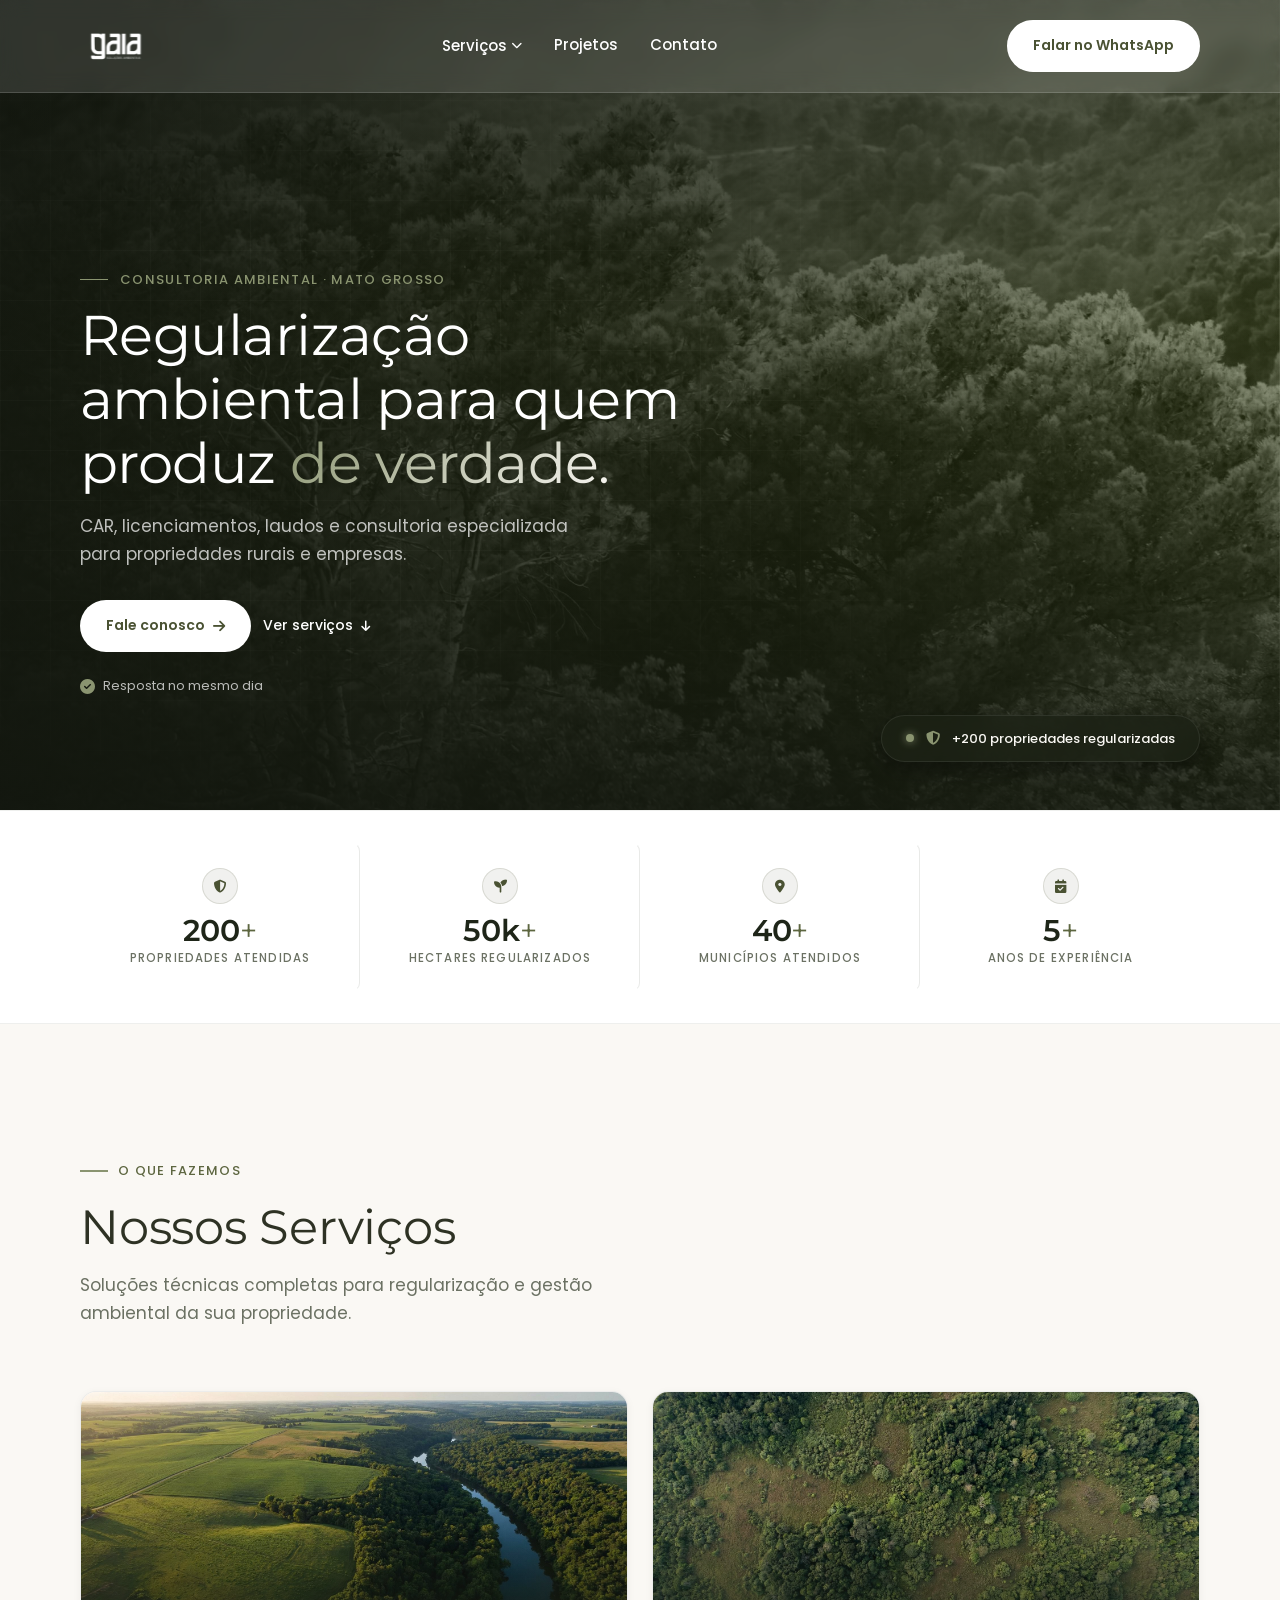
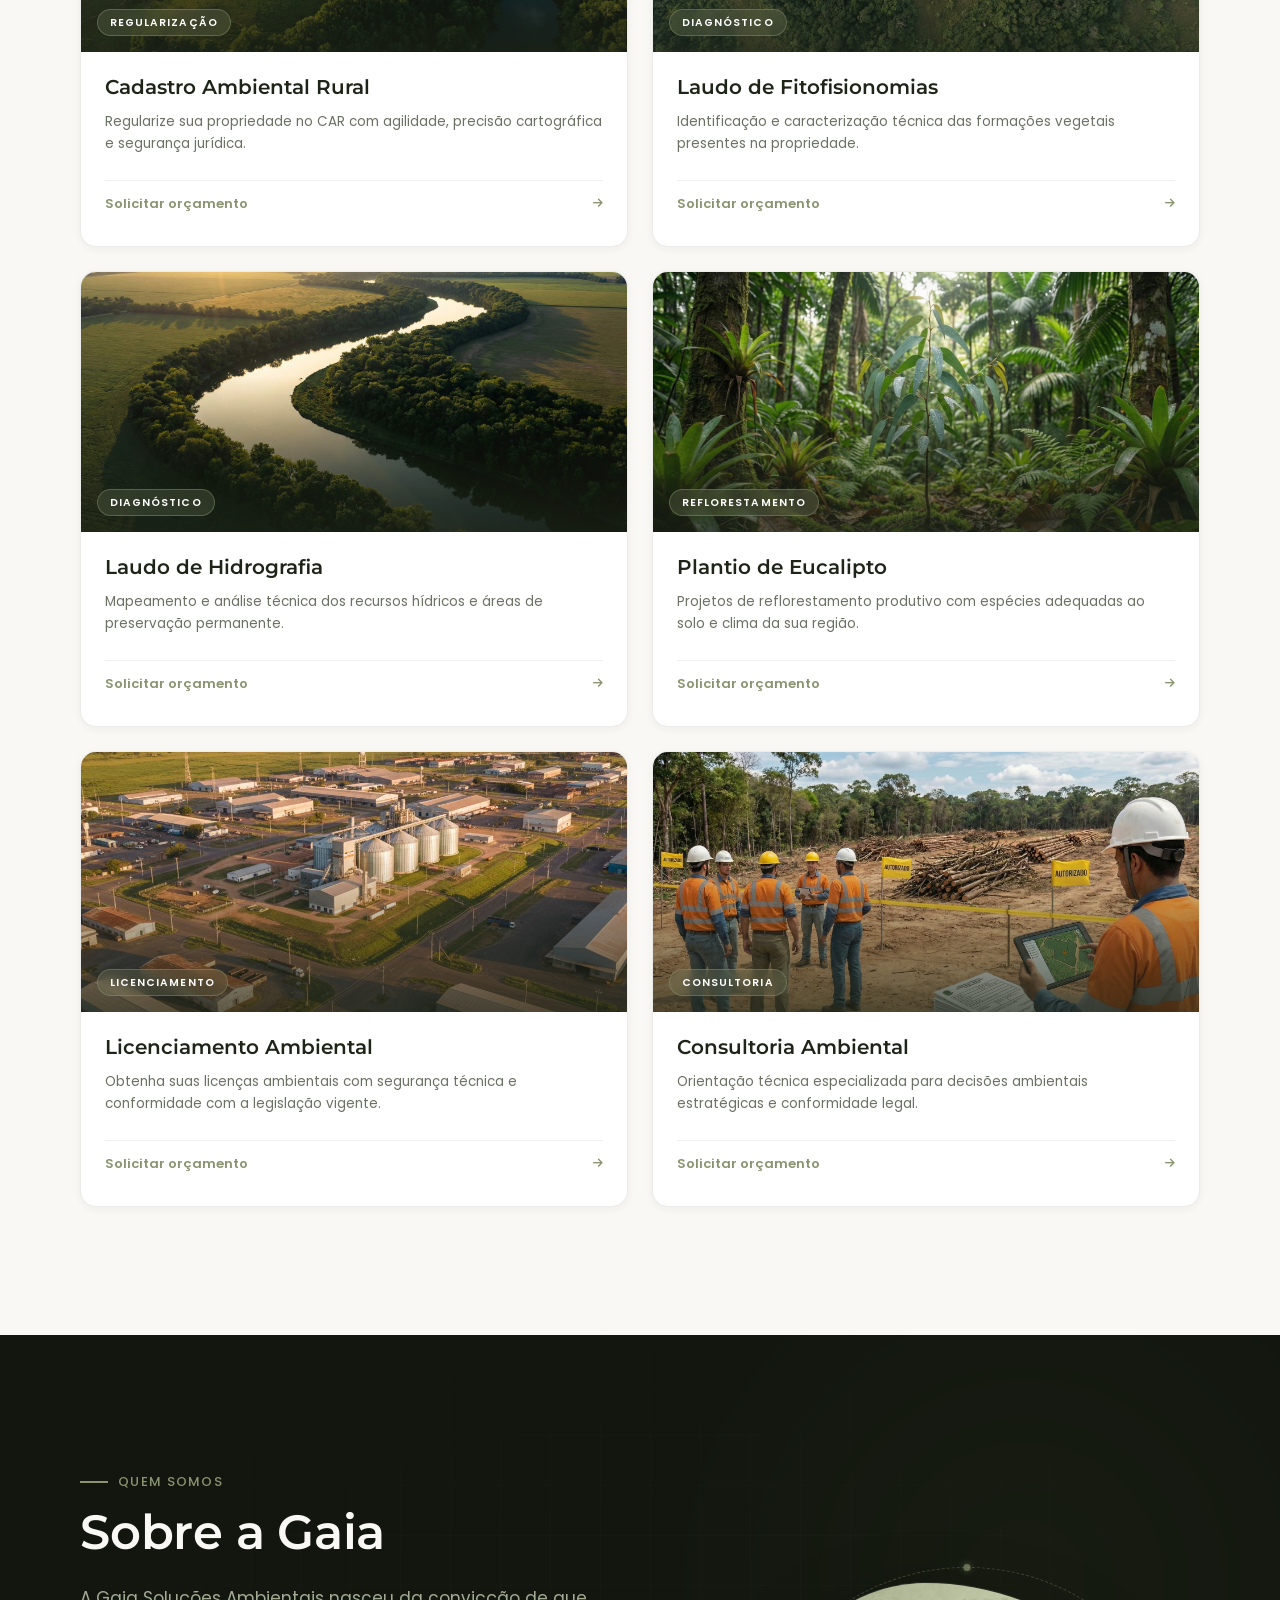
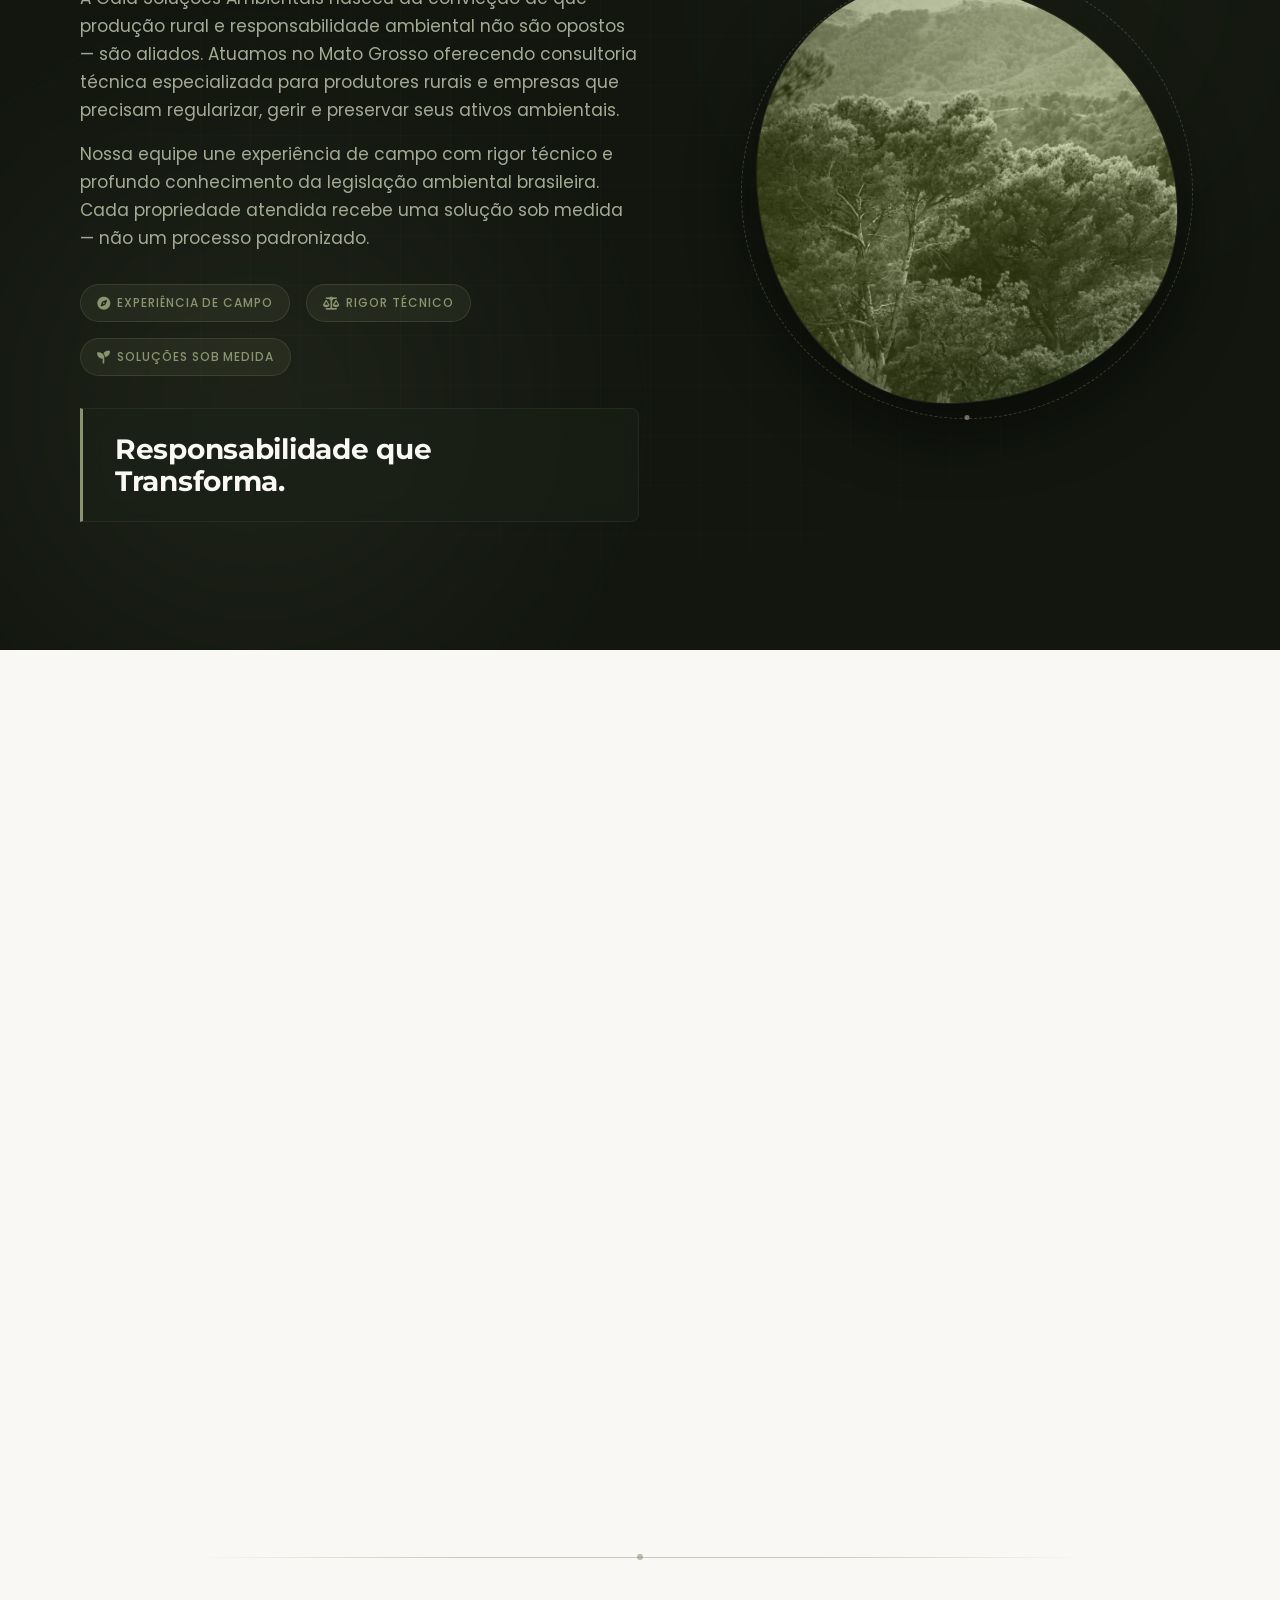
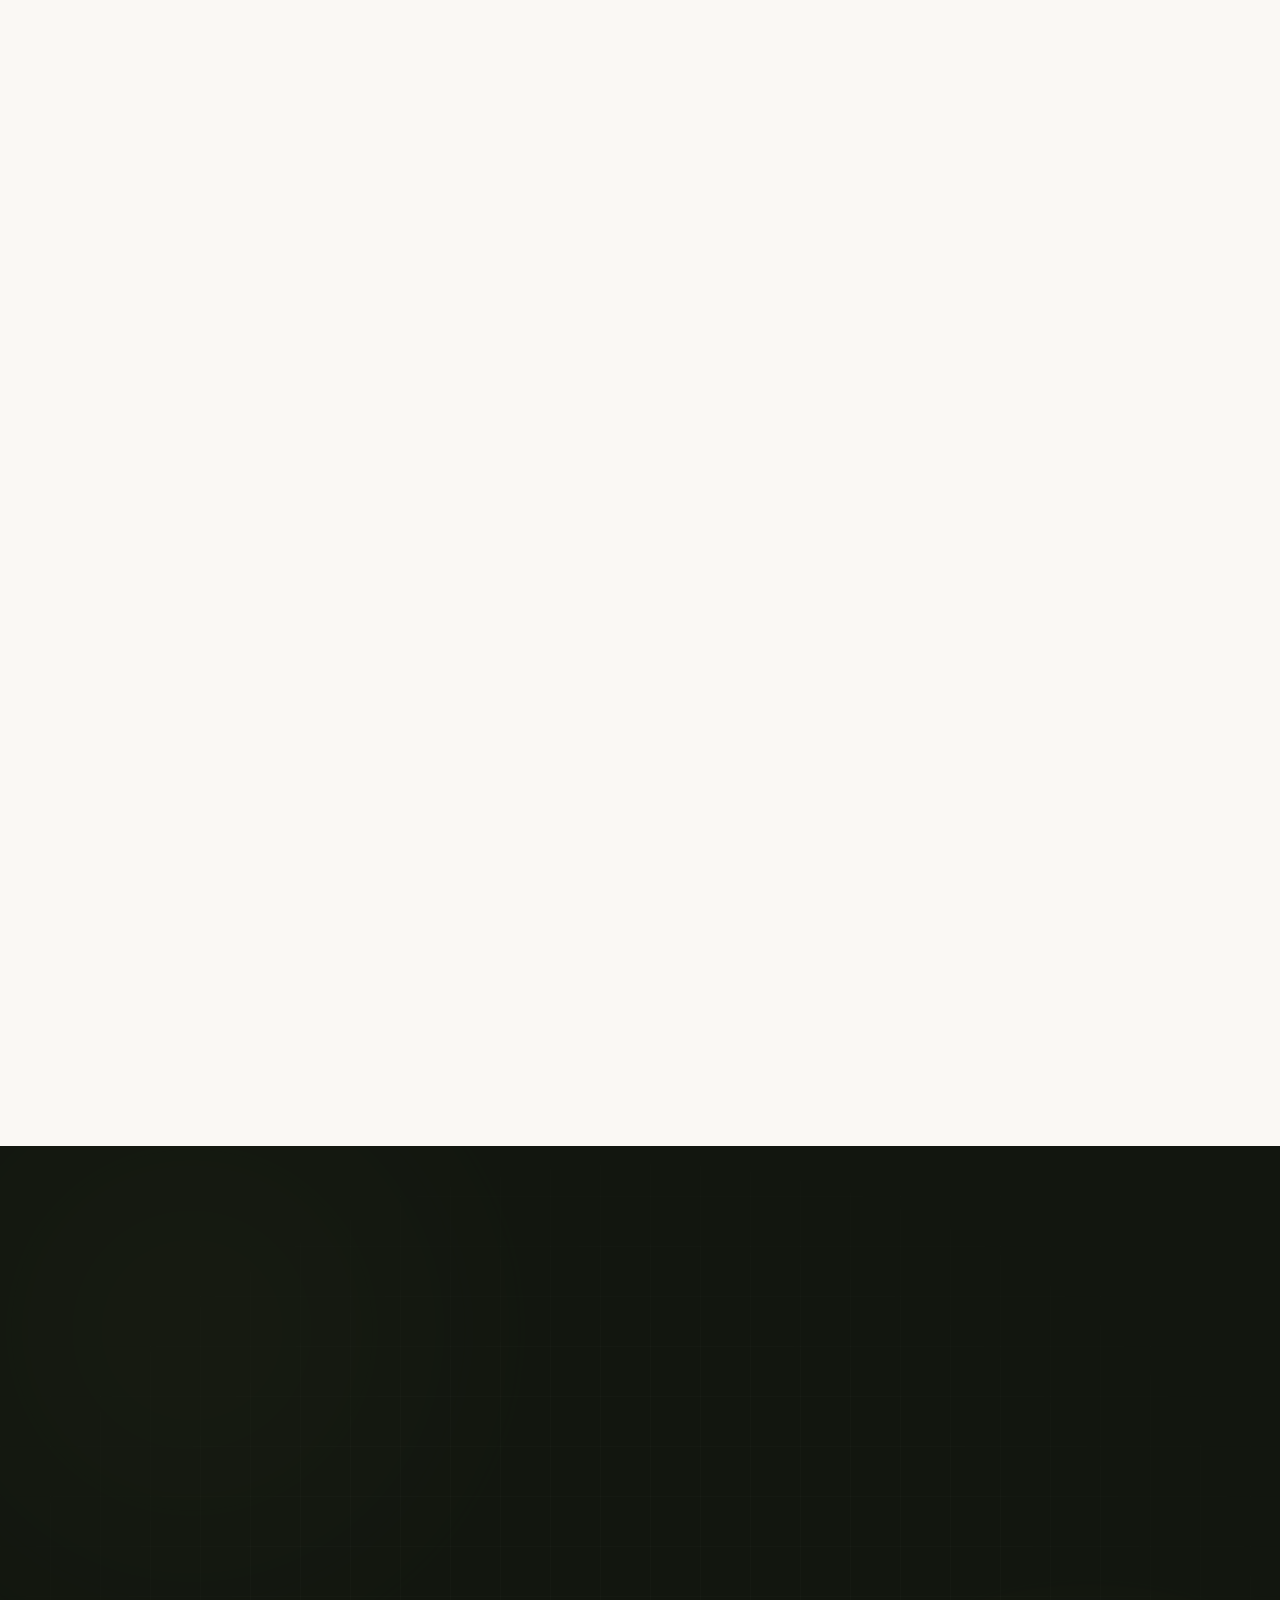
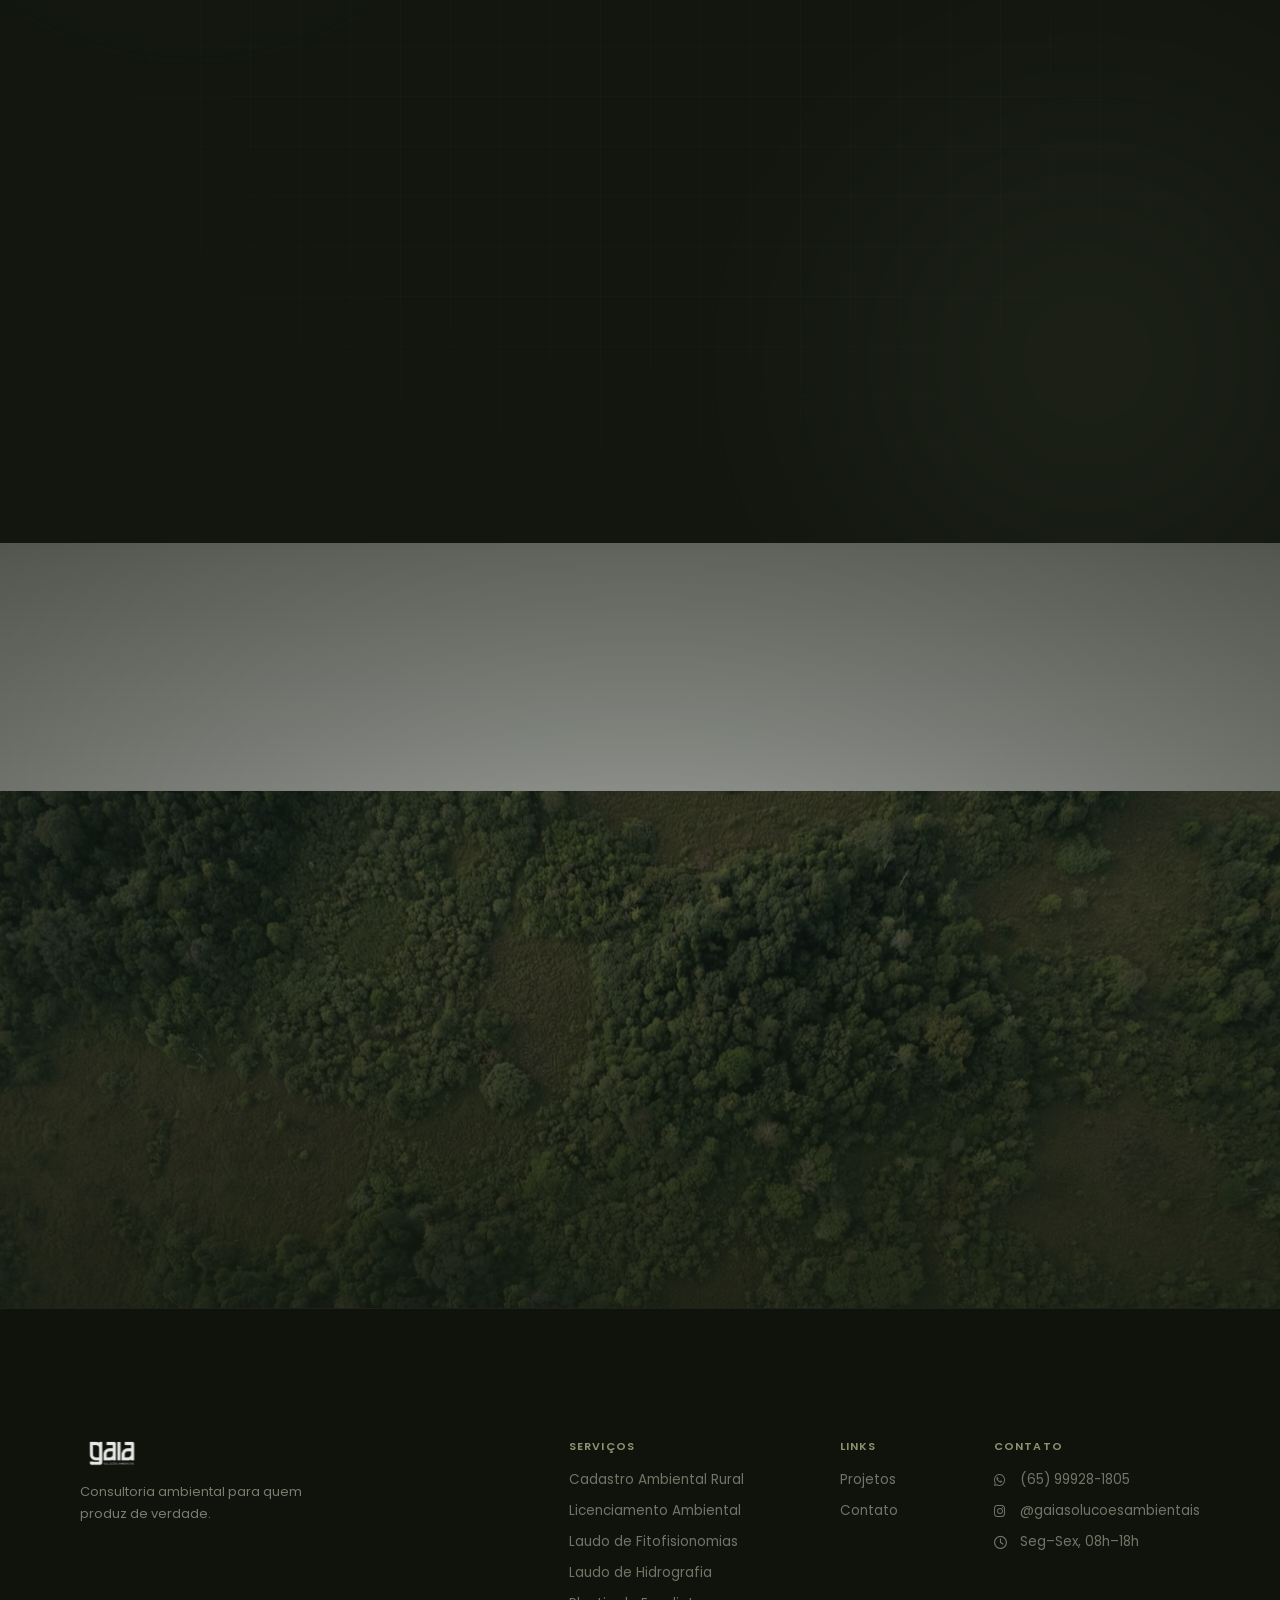
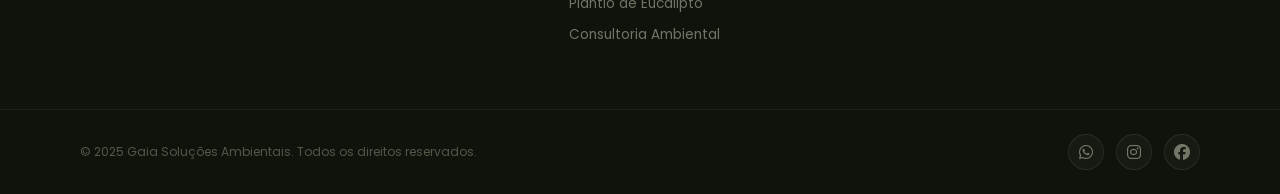
==== index.html @ 6d961d37 "Remove arquivos e código desnecessários - Remove Js/form.js, Js/whats.js, Js/loader.js (arquivos mor" ====
<!DOCTYPE html>
<html lang="pt-br">

<head>
  <meta charset="UTF-8">
  <meta name="viewport" content="width=device-width, initial-scale=1.0">
  <meta name="description"
    content="Gaia Soluções Ambientais — CAR, licenciamentos, laudos e consultoria ambiental para propriedades rurais e empresas em Mato Grosso.">

  <title>Gaia Soluções Ambientais</title>

  <!-- Preconnect para fontes -->
  <link rel="preconnect" href="https://fonts.googleapis.com">
  <link rel="preconnect" href="https://fonts.gstatic.com" crossorigin>

  <!-- AOS -->
  <link href="https://unpkg.com/aos@2.3.1/dist/aos.css" rel="stylesheet">

  <!-- Font Awesome -->
  <link rel="stylesheet" href="https://cdnjs.cloudflare.com/ajax/libs/font-awesome/6.5.0/css/all.min.css">

  <!-- CSS -->
  <link rel="stylesheet" href="Css/fonts.css">
  <link rel="stylesheet" href="Css/variables.css">
  <link rel="stylesheet" href="Css/style.css">
  <link rel="stylesheet" href="Css/responsivo.css">

  <link rel="icon" href="Imagens/Logo/favicon.png" type="image/png">

  <!-- Pré-carrega o vídeo hero para garantir início imediato -->
  <link rel="preload" href="Videos/hero.mp4" as="video" type="video/mp4">
</head>

<body>

  <!-- =====================
       NAVBAR
  ===================== -->
  <header class="navbar" id="navbar">
    <div class="navbar__container">

      <a href="/" class="navbar__logo" aria-label="Gaia Soluções Ambientais — página inicial">
        <img src="Imagens/Logo/Logo Branca - Svg.svg" alt="Gaia Soluções Ambientais" class="navbar__logo-img">
      </a>

      <nav class="navbar__nav" aria-label="Navegação principal">
        <ul class="navbar__links">
          <li class="navbar__item navbar__item--dropdown">
            <button class="navbar__link navbar__link--dropdown" aria-expanded="false" aria-haspopup="true">
              Serviços <i class="fa-solid fa-chevron-down navbar__chevron" aria-hidden="true"></i>
            </button>
            <ul class="navbar__dropdown" role="menu">
              <li><a
                  href="https://wa.me/5565999281805?text=Ol%C3%A1!%20Gostaria%20de%20solicitar%20um%20or%C3%A7amento%20para%20Cadastro%20Ambiental%20Rural."
                  class="navbar__dropdown-link" role="menuitem" target="_blank" rel="noopener noreferrer">Cadastro
                  Ambiental Rural</a></li>
              <li><a
                  href="https://wa.me/5565999281805?text=Ol%C3%A1!%20Gostaria%20de%20solicitar%20um%20or%C3%A7amento%20para%20Licenciamento%20Ambiental."
                  class="navbar__dropdown-link" role="menuitem" target="_blank" rel="noopener noreferrer">Licenciamento
                  Ambiental</a></li>
              <li><a
                  href="https://wa.me/5565999281805?text=Ol%C3%A1!%20Gostaria%20de%20solicitar%20um%20or%C3%A7amento%20para%20Laudo%20de%20Fitofisionomias."
                  class="navbar__dropdown-link" role="menuitem" target="_blank" rel="noopener noreferrer">Laudo de
                  Fitofisionomias</a></li>
              <li><a
                  href="https://wa.me/5565999281805?text=Ol%C3%A1!%20Gostaria%20de%20solicitar%20um%20or%C3%A7amento%20para%20Laudo%20de%20Hidrografia."
                  class="navbar__dropdown-link" role="menuitem" target="_blank" rel="noopener noreferrer">Laudo de
                  Hidrografia</a></li>
              <li><a
                  href="https://wa.me/5565999281805?text=Ol%C3%A1!%20Gostaria%20de%20solicitar%20um%20or%C3%A7amento%20para%20Plantio%20de%20Eucalipto."
                  class="navbar__dropdown-link" role="menuitem" target="_blank" rel="noopener noreferrer">Plantio de
                  Eucalipto</a></li>
              <li><a
                  href="https://wa.me/5565999281805?text=Ol%C3%A1!%20Gostaria%20de%20solicitar%20um%20or%C3%A7amento%20para%20Consultoria%20Ambiental."
                  class="navbar__dropdown-link" role="menuitem" target="_blank" rel="noopener noreferrer">Consultoria
                  Ambiental</a></li>
            </ul>
          </li>
          <li class="navbar__item"><a href="projetos/" class="navbar__link">Projetos</a></li>
          <li class="navbar__item"><a href="contato/" class="navbar__link">Contato</a></li>
        </ul>
      </nav>

      <div class="navbar__actions">
        <a href="https://wa.me/5565999281805?text=Ol%C3%A1!%20Vim%20pelo%20site%20e%20gostaria%20de%20falar%20com%20um%20especialista."
          class="btn btn--white navbar__cta" target="_blank" rel="noopener noreferrer"
          aria-label="Falar com especialista no WhatsApp">
          Falar no WhatsApp
        </a>

        <button class="navbar__mobile-btn" id="menuBtn" aria-label="Abrir menu" aria-expanded="false">
          <i class="fa-solid fa-bars" aria-hidden="true"></i>
        </button>
      </div>

    </div>
  </header>

  <!-- =====================
       MOBILE MENU
  ===================== -->
  <div class="mobile-menu" id="mobileMenu" aria-hidden="true" role="dialog" aria-label="Menu de navegação">
    <div class="mobile-menu__header">
      <img src="Imagens/Logo/Logo Branca - Svg.svg" alt="Gaia Soluções Ambientais" class="mobile-menu__logo">
      <button class="mobile-menu__close" id="closeBtn" aria-label="Fechar menu">
        <i class="fa-solid fa-xmark" aria-hidden="true"></i>
      </button>
    </div>

    <nav class="mobile-menu__nav">
      <ul class="mobile-menu__links">
        <li><a href="/" class="mobile-menu__link">Início</a></li>
        <li>
          <span class="mobile-menu__group-label">Serviços</span>
          <ul class="mobile-menu__sublinks">
            <li><a
                href="https://wa.me/5565999281805?text=Ol%C3%A1!%20Gostaria%20de%20solicitar%20um%20or%C3%A7amento%20para%20Cadastro%20Ambiental%20Rural."
                class="mobile-menu__sublink" target="_blank" rel="noopener noreferrer">Cadastro Ambiental Rural</a></li>
            <li><a
                href="https://wa.me/5565999281805?text=Ol%C3%A1!%20Gostaria%20de%20solicitar%20um%20or%C3%A7amento%20para%20Licenciamento%20Ambiental."
                class="mobile-menu__sublink" target="_blank" rel="noopener noreferrer">Licenciamento Ambiental</a></li>
            <li><a
                href="https://wa.me/5565999281805?text=Ol%C3%A1!%20Gostaria%20de%20solicitar%20um%20or%C3%A7amento%20para%20Laudo%20de%20Fitofisionomias."
                class="mobile-menu__sublink" target="_blank" rel="noopener noreferrer">Laudo de Fitofisionomias</a></li>
            <li><a
                href="https://wa.me/5565999281805?text=Ol%C3%A1!%20Gostaria%20de%20solicitar%20um%20or%C3%A7amento%20para%20Laudo%20de%20Hidrografia."
                class="mobile-menu__sublink" target="_blank" rel="noopener noreferrer">Laudo de Hidrografia</a></li>
            <li><a
                href="https://wa.me/5565999281805?text=Ol%C3%A1!%20Gostaria%20de%20solicitar%20um%20or%C3%A7amento%20para%20Plantio%20de%20Eucalipto."
                class="mobile-menu__sublink" target="_blank" rel="noopener noreferrer">Plantio de Eucalipto</a></li>
            <li><a
                href="https://wa.me/5565999281805?text=Ol%C3%A1!%20Gostaria%20de%20solicitar%20um%20or%C3%A7amento%20para%20Consultoria%20Ambiental."
                class="mobile-menu__sublink" target="_blank" rel="noopener noreferrer">Consultoria Ambiental</a></li>
          </ul>
        </li>
        <li><a href="projetos/" class="mobile-menu__link">Projetos</a></li>
        <li><a href="contato/" class="mobile-menu__link">Contato</a></li>
      </ul>
    </nav>

    <div class="mobile-menu__footer">
      <a href="https://wa.me/5565999281805?text=Ol%C3%A1!%20Vim%20pelo%20site%20e%20gostaria%20de%20falar%20com%20um%20especialista."
        class="btn btn--primary mobile-menu__cta" target="_blank" rel="noopener noreferrer">
        Falar no WhatsApp
      </a>
    </div>
  </div>

  <div class="overlay" id="overlay" aria-hidden="true"></div>

  <main>

    <!-- =====================
         01. HERO
    ===================== -->
    <section class="hero" id="home" aria-label="Apresentação">
      <div class="hero__bg">
        <video class="hero__video" autoplay muted loop playsinline webkit-playsinline preload="auto"
          poster="Imagens/Floresta/arvores.jpg" aria-hidden="true">
          <source src="Videos/hero.mp4" type="video/mp4">
        </video>
        <div class="hero__overlay" aria-hidden="true"></div>
        <div class="hero__bg-grid" aria-hidden="true"></div>
      </div>

      <div class="hero__content container">
        <p class="overline overline--light hero__eyebrow">Consultoria Ambiental · Mato Grosso</p>
        <h1 class="hero__title">Regularização ambiental para quem produz <span class="hero__accent">de verdade.</span>
        </h1>
        <p class="hero__subtitle">CAR, licenciamentos, laudos e consultoria especializada para propriedades rurais e
          empresas.</p>
        <div class="hero__actions">
          <a href="https://wa.me/5565999281805?text=Ol%C3%A1!%20Vim%20pelo%20site%20e%20gostaria%20de%20falar%20com%20um%20especialista."
            class="btn btn--white hero__cta" target="_blank" rel="noopener noreferrer">
            Fale conosco <i class="fa-solid fa-arrow-right" aria-hidden="true"></i>
          </a>
          <a href="#servicos" class="hero__scroll-link">
            Ver serviços
            <i class="fa-solid fa-arrow-down" aria-hidden="true"></i>
          </a>
        </div>
        <p class="hero__trust">
          <i class="fa-solid fa-circle-check" aria-hidden="true"></i>
          Resposta no mesmo dia
        </p>
      </div>

      <!-- DS3: badge flutuante de prova social -->
      <div class="hero__float-badge" data-aos="fade-up" data-aos-delay="700">
        <span class="hero__float-badge-pulse"></span>
        <i class="fa-solid fa-shield-halved" aria-hidden="true"></i>
        +200 propriedades regularizadas
      </div>
    </section>

    <!-- =====================
         02. NÚMEROS
    ===================== -->
    <section class="numbers" aria-label="Resultados em números">
      <div class="container">
        <div class="numbers__grid">
          <div class="numbers__item" data-aos="fade-up" data-aos-delay="0">
            <div class="numbers__icon" aria-hidden="true"><i class="fa-solid fa-shield-halved"></i></div>
            <strong class="numbers__value">200<span>+</span></strong>
            <p class="numbers__label">Propriedades atendidas</p>
          </div>
          <div class="numbers__item" data-aos="fade-up" data-aos-delay="100">
            <div class="numbers__icon" aria-hidden="true"><i class="fa-solid fa-seedling"></i></div>
            <strong class="numbers__value">50k<span>+</span></strong>
            <p class="numbers__label">Hectares regularizados</p>
          </div>
          <div class="numbers__item" data-aos="fade-up" data-aos-delay="200">
            <div class="numbers__icon" aria-hidden="true"><i class="fa-solid fa-location-dot"></i></div>
            <strong class="numbers__value">40<span>+</span></strong>
            <p class="numbers__label">Municípios atendidos</p>
          </div>
          <div class="numbers__item" data-aos="fade-up" data-aos-delay="300">
            <div class="numbers__icon" aria-hidden="true"><i class="fa-solid fa-calendar-check"></i></div>
            <strong class="numbers__value">5<span>+</span></strong>
            <p class="numbers__label">Anos de experiência</p>
          </div>
        </div>
      </div>
    </section>

    <!-- =====================
         03. SERVIÇOS
    ===================== -->
    <section class="services" id="servicos">
      <div class="container">

        <div class="section-header" data-aos="fade-up">
          <p class="overline">O que fazemos</p>
          <h2>Nossos Serviços</h2>
          <p class="section-header__sub">Soluções técnicas completas para regularização e gestão ambiental da sua
            propriedade.</p>
        </div>

        <div class="services__track" id="servicesTrack">

          <article class="service-card">
            <div class="service-card__img-wrap">
              <img src="Imagens/Gemini/cadastroAmbiental.jpg" alt="Cadastro Ambiental Rural" class="service-card__img"
                loading="lazy">
              <span class="service-card__category">Regularização</span>
            </div>
            <div class="service-card__body">
              <h3 class="service-card__title">Cadastro Ambiental Rural</h3>
              <p class="service-card__desc">Regularize sua propriedade no CAR com agilidade, precisão cartográfica e
                segurança jurídica.</p>
              <a href="https://wa.me/5565999281805?text=Ol%C3%A1!%20Gostaria%20de%20solicitar%20um%20or%C3%A7amento%20para%20Cadastro%20Ambiental%20Rural."
                class="service-card__link" target="_blank" rel="noopener noreferrer">
                Solicitar orçamento <i class="fa-solid fa-arrow-right" aria-hidden="true"></i>
              </a>
            </div>
          </article>

          <article class="service-card">
            <div class="service-card__img-wrap">
              <img src="Imagens/Gemini/laudoFitofisionomias.jpg" alt="Laudo de Fitofisionomias"
                class="service-card__img" loading="lazy">
              <span class="service-card__category">Diagnóstico</span>
            </div>
            <div class="service-card__body">
              <h3 class="service-card__title">Laudo de Fitofisionomias</h3>
              <p class="service-card__desc">Identificação e caracterização técnica das formações vegetais presentes na
                propriedade.</p>
              <a href="https://wa.me/5565999281805?text=Ol%C3%A1!%20Gostaria%20de%20solicitar%20um%20or%C3%A7amento%20para%20Laudo%20de%20Fitofisionomias."
                class="service-card__link" target="_blank" rel="noopener noreferrer">
                Solicitar orçamento <i class="fa-solid fa-arrow-right" aria-hidden="true"></i>
              </a>
            </div>
          </article>

          <article class="service-card">
            <div class="service-card__img-wrap">
              <img src="Imagens/Gemini/laudoHidrografia.jpg" alt="Laudo de Hidrografia" class="service-card__img"
                loading="lazy">
              <span class="service-card__category">Diagnóstico</span>
            </div>
            <div class="service-card__body">
              <h3 class="service-card__title">Laudo de Hidrografia</h3>
              <p class="service-card__desc">Mapeamento e análise técnica dos recursos hídricos e áreas de preservação
                permanente.</p>
              <a href="https://wa.me/5565999281805?text=Ol%C3%A1!%20Gostaria%20de%20solicitar%20um%20or%C3%A7amento%20para%20Laudo%20de%20Hidrografia."
                class="service-card__link" target="_blank" rel="noopener noreferrer">
                Solicitar orçamento <i class="fa-solid fa-arrow-right" aria-hidden="true"></i>
              </a>
            </div>
          </article>

          <article class="service-card">
            <div class="service-card__img-wrap">
              <img src="Imagens/Gemini/projetoReflorestamento2.jpg" alt="Plantio de Eucalipto" class="service-card__img"
                loading="lazy">
              <span class="service-card__category">Reflorestamento</span>
            </div>
            <div class="service-card__body">
              <h3 class="service-card__title">Plantio de Eucalipto</h3>
              <p class="service-card__desc">Projetos de reflorestamento produtivo com espécies adequadas ao solo e clima
                da sua região.</p>
              <a href="https://wa.me/5565999281805?text=Ol%C3%A1!%20Gostaria%20de%20solicitar%20um%20or%C3%A7amento%20para%20Plantio%20de%20Eucalipto."
                class="service-card__link" target="_blank" rel="noopener noreferrer">
                Solicitar orçamento <i class="fa-solid fa-arrow-right" aria-hidden="true"></i>
              </a>
            </div>
          </article>

          <article class="service-card">
            <div class="service-card__img-wrap">
              <img src="Imagens/Gemini/licenciamentoAmbiental.jpg" alt="Licenciamento Ambiental"
                class="service-card__img" loading="lazy">
              <span class="service-card__category">Licenciamento</span>
            </div>
            <div class="service-card__body">
              <h3 class="service-card__title">Licenciamento Ambiental</h3>
              <p class="service-card__desc">Obtenha suas licenças ambientais com segurança técnica e conformidade com a
                legislação vigente.</p>
              <a href="https://wa.me/5565999281805?text=Ol%C3%A1!%20Gostaria%20de%20solicitar%20um%20or%C3%A7amento%20para%20Licenciamento%20Ambiental."
                class="service-card__link" target="_blank" rel="noopener noreferrer">
                Solicitar orçamento <i class="fa-solid fa-arrow-right" aria-hidden="true"></i>
              </a>
            </div>
          </article>

          <article class="service-card">
            <div class="service-card__img-wrap">
              <img src="Imagens/Gemini/consultoriaGestaoAmbiental2.jpg" alt="Consultoria Ambiental"
                class="service-card__img" loading="lazy">
              <span class="service-card__category">Consultoria</span>
            </div>
            <div class="service-card__body">
              <h3 class="service-card__title">Consultoria Ambiental</h3>
              <p class="service-card__desc">Orientação técnica especializada para decisões ambientais estratégicas e
                conformidade legal.</p>
              <a href="https://wa.me/5565999281805?text=Ol%C3%A1!%20Gostaria%20de%20solicitar%20um%20or%C3%A7amento%20para%20Consultoria%20Ambiental."
                class="service-card__link" target="_blank" rel="noopener noreferrer">
                Solicitar orçamento <i class="fa-solid fa-arrow-right" aria-hidden="true"></i>
              </a>
            </div>
          </article>

        </div>

        <div class="services__nav">
          <div class="services__dots" id="servicesDots" role="group" aria-label="Navegação dos serviços">
            <button class="services__dot services__dot--active" aria-label="Ir para serviço 1"></button>
            <button class="services__dot" aria-label="Ir para serviço 2"></button>
            <button class="services__dot" aria-label="Ir para serviço 3"></button>
            <button class="services__dot" aria-label="Ir para serviço 4"></button>
            <button class="services__dot" aria-label="Ir para serviço 5"></button>
            <button class="services__dot" aria-label="Ir para serviço 6"></button>
          </div>
          <div class="services__arrows">
            <button class="services__arrow services__arrow--prev" aria-label="Serviço anterior" disabled>
              <i class="fa-solid fa-arrow-left" aria-hidden="true"></i>
            </button>
            <button class="services__arrow services__arrow--next" aria-label="Próximo serviço">
              <i class="fa-solid fa-arrow-right" aria-hidden="true"></i>
            </button>
          </div>
        </div>

      </div>
    </section>

    <!-- =====================
         04. SOBRE
    ===================== -->
    <section class="about" id="sobre">
      <!-- DS3: efeitos de fundo animados -->
      <div class="about__bg-glow" aria-hidden="true"></div>
      <div class="about__bg-grid" aria-hidden="true"></div>

      <div class="about__leaves" aria-hidden="true">
        <i class="fa-solid fa-leaf about__leaf about__leaf--1"></i>
        <i class="fa-solid fa-leaf about__leaf about__leaf--2"></i>
        <i class="fa-solid fa-leaf about__leaf about__leaf--3"></i>
        <i class="fa-solid fa-leaf about__leaf about__leaf--4"></i>
        <i class="fa-solid fa-leaf about__leaf about__leaf--5"></i>
        <i class="fa-solid fa-leaf about__leaf about__leaf--6"></i>
        <i class="fa-solid fa-leaf about__leaf about__leaf--7"></i>
        <i class="fa-solid fa-leaf about__leaf about__leaf--8"></i>
      </div>

      <div class="container about__container">
        <div class="about__content" data-aos="fade-right">
          <p class="overline">Quem somos</p>
          <h2>Sobre a Gaia</h2>
          <p>A Gaia Soluções Ambientais nasceu da convicção de que produção rural e responsabilidade ambiental não são
            opostos — são aliados. Atuamos no Mato Grosso oferecendo consultoria técnica especializada para produtores
            rurais e empresas que precisam regularizar, gerir e preservar seus ativos ambientais.</p>
          <p>Nossa equipe une experiência de campo com rigor técnico e profundo conhecimento da legislação ambiental
            brasileira. Cada propriedade atendida recebe uma solução sob medida — não um processo padronizado.</p>

          <div class="about__pillars">
            <div class="about__pillar">
              <i class="fa-solid fa-compass"></i>
              <span>Experiência de Campo</span>
            </div>
            <div class="about__pillar">
              <i class="fa-solid fa-scale-balanced"></i>
              <span>Rigor Técnico</span>
            </div>
            <div class="about__pillar">
              <i class="fa-solid fa-seedling"></i>
              <span>Soluções Sob Medida</span>
            </div>
          </div>

          <blockquote class="about__tagline">
            Responsabilidade que Transforma.

          </blockquote>
        </div>

        <div class="about__visual" data-aos="fade-left" data-aos-delay="150">
          <div class="about__img-frame">
            <div class="about__img-ring"></div>
            <img src="Imagens/Floresta/arvores.jpg" alt="Floresta nativa — natureza que a Gaia preserva e regulariza"
              class="about__img" loading="lazy">
          </div>
          <!-- DS3: card flutuante de estatística -->
          <div class="about__stat-card" data-aos="fade-up" data-aos-delay="400">
            <div class="about__stat-icon"><i class="fa-solid fa-shield-halved"></i></div>
            <div class="about__stat-info">
              <span class="about__stat-label">Propriedades Regularizadas</span>
              <strong class="about__stat-val">+200 Clientes</strong>
            </div>
          </div>
        </div>
      </div>
    </section>

    <!-- =====================
         05. COMO TRABALHAMOS
    ===================== -->
    <section class="process" id="processo">
      <div class="container">

        <div class="section-header section-header--center" data-aos="fade-up">
          <p class="overline">Nossa metodologia</p>
          <h2>Como Trabalhamos</h2>
          <p class="section-header__sub section-header__sub--center">Do contato inicial à entrega final, cada etapa é
            conduzida com transparência, rigor técnico e responsabilidade.</p>
        </div>

        <div class="process__grid">

          <!-- Card 1: Diagnóstico & Planejamento -->
          <div class="process-card" data-aos="fade-up" data-aos-delay="0">
            <div class="process-card__vector-wrapper">
              <svg class="process-card__vector" viewBox="0 0 200 160" fill="none" xmlns="http://www.w3.org/2000/svg"
                aria-hidden="true">
                <!-- Document base -->
                <rect class="svg-doc-base" x="40" y="16" width="120" height="128" rx="10"
                  fill="rgba(138, 148, 112, 0.04)" stroke="rgba(138, 148, 112, 0.18)" stroke-width="1.2" />

                <!-- Inner document card (elevated) -->
                <rect class="svg-doc-inner" x="52" y="28" width="96" height="104" rx="7" fill="var(--color-white)"
                  stroke="rgba(138, 148, 112, 0.12)" stroke-width="1" />

                <!-- Icon circle at top-left of inner doc -->
                <circle class="svg-accent-circle" cx="72" cy="52" r="12" fill="rgba(138, 148, 112, 0.08)"
                  stroke="rgba(138, 148, 112, 0.2)" stroke-width="0.8" />
                <!-- Search / magnifier icon -->
                <circle cx="70" cy="50" r="5" stroke="var(--color-primary)" stroke-width="1.5" fill="none"
                  class="svg-search-lens" />
                <line class="svg-search-handle" x1="74" y1="54" x2="78" y2="58" stroke="var(--color-primary)"
                  stroke-width="1.5" stroke-linecap="round" />

                <!-- Text placeholder lines -->
                <line x1="92" y1="47" x2="136" y2="47" stroke="rgba(74, 82, 51, 0.22)" stroke-width="4"
                  stroke-linecap="round" />
                <line x1="92" y1="57" x2="122" y2="57" stroke="rgba(74, 82, 51, 0.10)" stroke-width="4"
                  stroke-linecap="round" />

                <!-- Divider -->
                <line x1="62" y1="74" x2="138" y2="74" stroke="rgba(138, 148, 112, 0.10)" stroke-width="0.8" />

                <!-- Checklist items -->
                <rect x="62" y="84" width="76" height="5" rx="2.5" fill="rgba(138, 148, 112, 0.10)" />
                <rect x="62" y="95" width="56" height="5" rx="2.5" fill="rgba(138, 148, 112, 0.08)" />
                <rect x="62" y="106" width="66" height="5" rx="2.5" fill="rgba(138, 148, 112, 0.06)" />

                <!-- Verification badge (floating) -->
                <g class="svg-badge-grp">
                  <rect class="svg-badge-bg" x="96" y="116" width="58" height="18" rx="9"
                    fill="rgba(138, 148, 112, 0.06)" stroke="rgba(138, 148, 112, 0.22)" stroke-width="0.8" />
                  <circle cx="106" cy="125" r="3" fill="var(--color-sage)" opacity="0.7" />
                  <text class="svg-badge-txt" x="128" y="128" font-family="var(--font-body)" font-size="6.5"
                    font-weight="600" fill="var(--color-primary)" text-anchor="middle">Planejado</text>
                </g>

                <!-- Scan line -->
                <line class="svg-scan-line" x1="54" y1="30" x2="146" y2="30" stroke="var(--color-sage)"
                  stroke-width="1.5" stroke-linecap="round" opacity="0" />
              </svg>
            </div>
            <h3 class="process-card__title">Diagnóstico & Planejamento</h3>
            <p class="process-card__desc">Analisamos a situação ambiental da propriedade e elaboramos um plano de ação
              personalizado, seguro e transparente.</p>
          </div>

          <!-- Card 2: Levantamento & Execução -->
          <div class="process-card" data-aos="fade-up" data-aos-delay="100">
            <div class="process-card__vector-wrapper">
              <svg class="process-card__vector" viewBox="0 0 200 160" fill="none" xmlns="http://www.w3.org/2000/svg"
                aria-hidden="true">
                <!-- Outer orbit ring -->
                <circle class="svg-ring svg-ring--outer" cx="100" cy="80" r="60" stroke="rgba(138, 148, 112, 0.12)"
                  stroke-width="0.8" stroke-dasharray="8, 5" />
                <!-- Mid orbit ring -->
                <circle class="svg-ring svg-ring--mid" cx="100" cy="80" r="46" stroke="rgba(138, 148, 112, 0.20)"
                  stroke-width="1" stroke-dasharray="5, 5" />
                <!-- Inner orbit ring -->
                <circle class="svg-ring svg-ring--inner" cx="100" cy="80" r="32" stroke="rgba(138, 148, 112, 0.10)"
                  stroke-width="0.8" stroke-dasharray="3, 4" />

                <!-- Central icon container -->
                <g class="svg-compass">
                  <circle cx="100" cy="80" r="22" fill="var(--color-white)" stroke="rgba(138, 148, 112, 0.25)"
                    stroke-width="1.2" />
                  <circle cx="100" cy="80" r="18" fill="rgba(138, 148, 112, 0.05)" />
                  <!-- Exchange / sync arrows -->
                  <path class="svg-needle" d="M93 76L100 70L107 76" stroke="var(--color-primary)" stroke-width="1.8"
                    stroke-linecap="round" stroke-linejoin="round" fill="none" />
                  <line x1="100" y1="70" x2="100" y2="86" stroke="var(--color-primary)" stroke-width="1.8"
                    stroke-linecap="round" />
                  <path d="M107 84L100 90L93 84" stroke="var(--color-sage)" stroke-width="1.8" stroke-linecap="round"
                    stroke-linejoin="round" fill="none" />
                  <line x1="100" y1="90" x2="100" y2="74" stroke="var(--color-sage)" stroke-width="1.8"
                    stroke-linecap="round" opacity="0" />
                </g>

                <!-- Satellite nodes on orbit -->
                <circle class="svg-node svg-node--1" cx="100" cy="20" r="4" fill="var(--color-sage)"
                  stroke="var(--color-white)" stroke-width="1.5" />
                <circle class="svg-node svg-node--2" cx="100" cy="140" r="4" fill="var(--color-sage)"
                  stroke="var(--color-white)" stroke-width="1.5" />
                <circle class="svg-node svg-node--3" cx="40" cy="80" r="2.5" fill="var(--color-primary)"
                  opacity="0.5" />
                <circle class="svg-node svg-node--4" cx="160" cy="80" r="2.5" fill="var(--color-primary)"
                  opacity="0.5" />

                <!-- Accent dots on mid orbit -->
                <circle cx="58" cy="56" r="2" fill="var(--color-sage)" opacity="0.35" />
                <circle cx="142" cy="104" r="2" fill="var(--color-sage)" opacity="0.35" />
              </svg>
            </div>
            <h3 class="process-card__title">Levantamento & Execução</h3>
            <p class="process-card__desc">Realizamos a coleta de dados técnicos em campo e elaboramos laudos, projetos e
              documentações com rigor científico.</p>
          </div>

          <!-- Card 3: Protocolo & Suporte -->
          <div class="process-card" data-aos="fade-up" data-aos-delay="200">
            <div class="process-card__vector-wrapper">
              <svg class="process-card__vector" viewBox="0 0 200 160" fill="none" xmlns="http://www.w3.org/2000/svg"
                aria-hidden="true">
                <!-- Subtle grid lines -->
                <line x1="24" y1="130" x2="176" y2="130" stroke="rgba(138, 148, 112, 0.10)" stroke-width="0.8" />
                <line x1="24" y1="100" x2="176" y2="100" stroke="rgba(138, 148, 112, 0.08)" stroke-width="0.8" />
                <line x1="24" y1="70" x2="176" y2="70" stroke="rgba(138, 148, 112, 0.06)" stroke-width="0.8" />
                <line x1="24" y1="40" x2="176" y2="40" stroke="rgba(138, 148, 112, 0.04)" stroke-width="0.8"
                  stroke-dasharray="3, 4" />

                <!-- Rising chart curve -->
                <path class="svg-chart-curve" d="M24 128C50 118 80 96 110 74C140 54 158 42 176 38"
                  stroke="var(--color-primary)" stroke-width="2.5" stroke-linecap="round" />

                <!-- Gradient area under curve (very subtle) -->
                <path d="M24 128C50 118 80 96 110 74C140 54 158 42 176 38L176 130L24 130Z" fill="url(#chartGradient)"
                  opacity="0.5" />
                <defs>
                  <linearGradient id="chartGradient" x1="100" y1="38" x2="100" y2="130" gradientUnits="userSpaceOnUse">
                    <stop offset="0%" stop-color="var(--color-sage)" stop-opacity="0.12" />
                    <stop offset="100%" stop-color="var(--color-sage)" stop-opacity="0" />
                  </linearGradient>
                </defs>

                <!-- Data point at end -->
                <circle class="svg-chart-point" cx="176" cy="38" r="5" fill="var(--color-sage)"
                  stroke="var(--color-white)" stroke-width="2" />

                <!-- Connection line to floating card -->
                <line class="svg-chart-connector" x1="176" y1="38" x2="176" y2="22" stroke="rgba(138, 148, 112, 0.2)"
                  stroke-width="0.8" stroke-dasharray="2, 2" />

                <!-- Floating metric card -->
                <g class="svg-floating-card">
                  <rect x="112" y="4" width="76" height="24" rx="6" fill="var(--color-white)"
                    stroke="rgba(138, 148, 112, 0.20)" stroke-width="0.8" />
                  <text x="122" y="14" font-family="var(--font-body)" font-size="5.5" font-weight="500"
                    fill="var(--color-mist)" letter-spacing="0.06em">ACOMPANHAMENTO</text>
                  <text x="122" y="23" font-family="var(--font-display)" font-size="7.5" font-weight="700"
                    fill="var(--color-forest)">CAR Ativo</text>
                  <circle cx="172" cy="18" r="4" fill="rgba(138, 148, 112, 0.08)" stroke="rgba(138, 148, 112, 0.2)"
                    stroke-width="0.6" />
                  <path d="M170 18L171.5 19.5L174 16.5" stroke="var(--color-primary)" stroke-width="1"
                    stroke-linecap="round" stroke-linejoin="round" fill="none" />
                </g>

                <!-- Small intermediate data points -->
                <circle cx="80" cy="96" r="2.5" fill="var(--color-white)" stroke="rgba(138, 148, 112, 0.25)"
                  stroke-width="0.8" />
                <circle cx="130" cy="62" r="2.5" fill="var(--color-white)" stroke="rgba(138, 148, 112, 0.25)"
                  stroke-width="0.8" />
              </svg>
            </div>
            <h3 class="process-card__title">Protocolo & Suporte</h3>
            <p class="process-card__desc">Acompanhamos o andamento nos órgãos ambientais competentes e oferecemos
              suporte contínuo até a regularização final.</p>
          </div>

        </div>
      </div>
    </section>

    <!-- =====================
         06. PROJETOS
    ===================== -->
    <section class="projetos" id="projetos">
      <div class="container">

        <div class="projetos__head" data-aos="fade-up">
          <span class="projetos__eyebrow">Projetos executados</span>
          <h2 class="projetos__title">Nossos Projetos</h2>
          <p class="projetos__lead">Cada propriedade tem sua história. Conheça projetos que a Gaia conduziu do
            diagnóstico à regularização completa em todo o Mato Grosso.</p>
        </div>

        <div class="projetos__grid">

          <a href="projetos/reflorestamento-eucalipto/" class="proj-card proj-card--featured" data-aos="fade-up">
            <img class="proj-card__img"
              src="Imagens/Imagens Fornecidas/Levantamento Circunstaciado - Reflorestamento de Eucalipto.jpg"
              alt="Projeto de Reflorestamento de Eucalipto" loading="lazy">
            <div class="proj-card__overlay" aria-hidden="true"></div>
            <span class="proj-card__arrow" aria-hidden="true"><i class="fa-solid fa-arrow-up-right"></i></span>
            <div class="proj-card__body">
              <span class="proj-card__badge"><i class="fa-solid fa-seedling"
                  aria-hidden="true"></i>Reflorestamento</span>
              <h3 class="proj-card__name">Reflorestamento de Eucalipto</h3>
              <span class="proj-card__loc"><i class="fa-solid fa-location-dot" aria-hidden="true"></i>Mato Grosso</span>
            </div>
          </a>

          <a href="projetos/recuperacao-areas-degradadas/" class="proj-card" data-aos="fade-up" data-aos-delay="100">
            <img class="proj-card__img" src="Imagens/Imagens Fornecidas/Recuperação de Áreas Degradadas.jpeg"
              alt="Recuperação de Áreas Degradadas" loading="lazy">
            <div class="proj-card__overlay" aria-hidden="true"></div>
            <span class="proj-card__arrow" aria-hidden="true"><i class="fa-solid fa-arrow-up-right"></i></span>
            <div class="proj-card__body">
              <span class="proj-card__badge"><i class="fa-solid fa-leaf" aria-hidden="true"></i>PRAD</span>
              <h3 class="proj-card__name">Recuperação de Áreas Degradadas</h3>
              <span class="proj-card__loc"><i class="fa-solid fa-location-dot" aria-hidden="true"></i>Mato Grosso</span>
            </div>
          </a>

          <a href="projetos/laudo-hidrografia/" class="proj-card" data-aos="fade-up" data-aos-delay="200">
            <img class="proj-card__img" src="Imagens/Imagens Fornecidas/Laudo de hidrografias.JPG"
              alt="Laudo de Hidrografia" loading="lazy">
            <div class="proj-card__overlay" aria-hidden="true"></div>
            <span class="proj-card__arrow" aria-hidden="true"><i class="fa-solid fa-arrow-up-right"></i></span>
            <div class="proj-card__body">
              <span class="proj-card__badge"><i class="fa-solid fa-water" aria-hidden="true"></i>Hidrografia</span>
              <h3 class="proj-card__name">Laudo de Hidrografia</h3>
              <span class="proj-card__loc"><i class="fa-solid fa-location-dot" aria-hidden="true"></i>Mato Grosso</span>
            </div>
          </a>

        </div>

        <div class="projetos__cta" data-aos="fade-up">
          <a href="projetos/" class="btn btn--primary btn--lg">Ver todos os projetos <i class="fa-solid fa-arrow-right"
              aria-hidden="true"></i></a>
        </div>

      </div>
    </section>

    <!-- =====================
         07. DEPOIMENTOS
    ===================== -->
    <section class="testimonials" id="depoimentos" aria-label="Depoimentos">
      <div class="testimonials__bg-glow" aria-hidden="true"></div>
      <div class="testimonials__bg-grid" aria-hidden="true"></div>

      <div class="container">

        <div class="testimonials__header" data-aos="fade-up">
          <p class="overline overline--light">Depoimentos</p>
          <h2>O que nossos clientes dizem</h2>
        </div>

        <div class="testimonials__grid">
          <article class="testimonial-card" data-aos="fade-up">
            <div class="testimonial-card__stars" aria-label="5 estrelas">
              <i class="fa-solid fa-star" aria-hidden="true"></i>
              <i class="fa-solid fa-star" aria-hidden="true"></i>
              <i class="fa-solid fa-star" aria-hidden="true"></i>
              <i class="fa-solid fa-star" aria-hidden="true"></i>
              <i class="fa-solid fa-star" aria-hidden="true"></i>
            </div>
            <p class="testimonial-card__quote">"A Gaia foi essencial para regularizar nossa fazenda em Mato Grosso. Eles
              orientaram cada etapa do processo com clareza e comprometimento."</p>
            <footer class="testimonial-card__footer">
              <div class="testimonial-card__avatar" aria-hidden="true">CM</div>
              <cite class="testimonial-card__cite">
                <strong>Carlos Mendonça</strong>
                <span>Pecuarista — Alta Floresta, MT</span>
              </cite>
            </footer>
          </article>

          <article class="testimonial-card" data-aos="fade-up" data-aos-delay="100">
            <div class="testimonial-card__stars" aria-label="5 estrelas">
              <i class="fa-solid fa-star" aria-hidden="true"></i>
              <i class="fa-solid fa-star" aria-hidden="true"></i>
              <i class="fa-solid fa-star" aria-hidden="true"></i>
              <i class="fa-solid fa-star" aria-hidden="true"></i>
              <i class="fa-solid fa-star" aria-hidden="true"></i>
            </div>
            <p class="testimonial-card__quote">"O licenciamento ambiental da nossa agroindústria estava parado há anos.
              Com a Gaia, conseguimos a aprovação em menos de 6 meses."</p>
            <footer class="testimonial-card__footer">
              <div class="testimonial-card__avatar" aria-hidden="true">RP</div>
              <cite class="testimonial-card__cite">
                <strong>Renata Paiva</strong>
                <span>Diretora — Agroindústria Paiva</span>
              </cite>
            </footer>
          </article>

          <article class="testimonial-card" data-aos="fade-up" data-aos-delay="200">
            <div class="testimonial-card__stars" aria-label="5 estrelas">
              <i class="fa-solid fa-star" aria-hidden="true"></i>
              <i class="fa-solid fa-star" aria-hidden="true"></i>
              <i class="fa-solid fa-star" aria-hidden="true"></i>
              <i class="fa-solid fa-star" aria-hidden="true"></i>
              <i class="fa-solid fa-star" aria-hidden="true"></i>
            </div>
            <p class="testimonial-card__quote">"Além do CAR, fizeram o projeto de reflorestamento da nossa área de
              preservação. Trabalho impecável, com toda a documentação correta."</p>
            <footer class="testimonial-card__footer">
              <div class="testimonial-card__avatar" aria-hidden="true">JS</div>
              <cite class="testimonial-card__cite">
                <strong>João Souza</strong>
                <span>Produtor rural — Sinop, MT</span>
              </cite>
            </footer>
          </article>
        </div>

        <div class="testimonials__bottom" data-aos="fade-up">
          <div class="testimonials__metrics">
            <div class="testimonials__metric">
              <span class="testimonials__metric-num">+200</span>
              <span class="testimonials__metric-label">Clientes atendidos</span>
            </div>
            <div class="testimonials__metric">
              <span class="testimonials__metric-num">98%</span>
              <span class="testimonials__metric-label">Taxa de aprovação</span>
            </div>
          </div>
          <a href="https://wa.me/5565999281805?text=Ol%C3%A1!%20Vim%20pelo%20site%20e%20gostaria%20de%20solicitar%20um%20or%C3%A7amento."
            class="btn btn--primary testimonials__cta" target="_blank" rel="noopener">
            Fale com um especialista
          </a>
        </div>

      </div>
    </section>


    <!-- =====================
         08. CTA FINAL
    ===================== -->
    <section class="cta-final" aria-label="Entre em contato" id="cta-final">
      <!-- Background image with parallax -->
      <div class="cta-final__media" aria-hidden="true">
        <img src="Imagens/Gemini/laudoFitofisionomias.jpg" alt="" class="cta-final__img" loading="lazy"
          decoding="async" />
      </div>

      <!-- Multi-layer overlay for legibility -->
      <div class="cta-final__overlay" aria-hidden="true"></div>

      <!-- Centered content -->
      <div class="container cta-final__content">
        <p class="cta-final__eyebrow">Pronto para regularizar?</p>
        <h2 class="cta-final__title">Fale com quem entende do que você precisa.</h2>
        <p class="cta-final__sub">Atendemos propriedades rurais e empresas em todo o Mato Grosso. A primeira conversa é
          gratuita.</p>
        <a href="https://wa.me/5565999281805?text=Ol%C3%A1!%20Vim%20pelo%20site%20e%20gostaria%20de%20solicitar%20um%20or%C3%A7amento."
          class="btn btn--white btn--lg cta-final__btn" target="_blank" rel="noopener noreferrer" id="cta-final-btn">
          Solicitar orçamento gratuito
        </a>
      </div>
    </section>

  </main>

  <!-- =====================
       FOOTER
  ===================== -->
  <footer class="footer">
    <div class="container footer__container">

      <div class="footer__brand">
        <img src="Imagens/Logo/Logo Branca - Svg.svg" alt="Gaia Soluções Ambientais" class="footer__logo">
        <p class="footer__brand-desc">Consultoria ambiental para quem produz de verdade.</p>
      </div>

      <nav class="footer__nav" aria-label="Links do rodapé">
        <div class="footer__col">
          <h4 class="footer__col-title">Serviços</h4>
          <ul class="footer__links">
            <li><a href="servicos/car/" class="footer__link">Cadastro Ambiental Rural</a></li>
            <li><a href="servicos/licenciamento/" class="footer__link">Licenciamento Ambiental</a></li>
            <li><a href="servicos/laudo-fitofisionomias/" class="footer__link">Laudo de Fitofisionomias</a></li>
            <li><a href="servicos/laudo-hidrografia/" class="footer__link">Laudo de Hidrografia</a></li>
            <li><a href="servicos/plantio-eucalipto/" class="footer__link">Plantio de Eucalipto</a></li>
            <li><a href="servicos/consultoria/" class="footer__link">Consultoria Ambiental</a></li>
          </ul>
        </div>

        <div class="footer__col">
          <h4 class="footer__col-title">Links</h4>
          <ul class="footer__links">
            <li><a href="projetos/" class="footer__link">Projetos</a></li>
            <li><a href="contato/" class="footer__link">Contato</a></li>
          </ul>
        </div>

        <div class="footer__col">
          <h4 class="footer__col-title">Contato</h4>
          <ul class="footer__links">
            <li>
              <a href="https://wa.me/5565999281805" class="footer__link" target="_blank" rel="noopener noreferrer">
                <i class="fa-brands fa-whatsapp" aria-hidden="true"></i> (65) 99928-1805
              </a>
            </li>
            <li>
              <a href="https://instagram.com/gaiasolucoesambientais" class="footer__link" target="_blank"
                rel="noopener noreferrer">
                <i class="fa-brands fa-instagram" aria-hidden="true"></i> @gaiasolucoesambientais
              </a>
            </li>
            <li>
              <span class="footer__link">
                <i class="fa-regular fa-clock" aria-hidden="true"></i> Seg–Sex, 08h–18h
              </span>
            </li>
          </ul>
        </div>
      </nav>

    </div>

    <div class="footer__bottom">
      <div class="container footer__bottom-container">
        <p class="footer__copy">© 2025 Gaia Soluções Ambientais. Todos os direitos reservados.</p>
        <div class="footer__social">
          <a href="https://wa.me/5565999281805" class="footer__social-link" aria-label="WhatsApp" target="_blank"
            rel="noopener noreferrer">
            <i class="fa-brands fa-whatsapp" aria-hidden="true"></i>
          </a>
          <a href="https://instagram.com/gaiasolucoesambientais" class="footer__social-link" aria-label="Instagram"
            target="_blank" rel="noopener noreferrer">
            <i class="fa-brands fa-instagram" aria-hidden="true"></i>
          </a>
          <a href="https://facebook.com/gaiasolucoesambientais" class="footer__social-link" aria-label="Facebook"
            target="_blank" rel="noopener noreferrer">
            <i class="fa-brands fa-facebook" aria-hidden="true"></i>
          </a>
        </div>
      </div>
    </div>
  </footer>

  <!-- Scripts -->
  <script src="https://unpkg.com/aos@2.3.1/dist/aos.js"></script>
  <script src="Js/menu.js"></script>
  <script src="Js/carousel.js"></script>
  <script src="Js/main.js"></script>

</body>

</html>
---- Css/fonts.css ----
@import url('https://fonts.googleapis.com/css2?family=Montserrat:wght@400;600;700&family=Poppins:wght@400;500;600&display=swap');

/*
  --font-display: "Montserrat", system-ui, sans-serif;
  --font-body:    "Poppins", system-ui, sans-serif;
*/
---- Css/variables.css ----
:root {
  /* GREENS */
  --color-forest:  #1E2518;
  --color-deep:    #2E3224;
  --color-primary: #4A5233;
  --color-mid:     #5D6640;
  --color-sage:    #8A9470;

  /* WARM NEUTRALS */
  --color-stone: #FAF8F4;
  --color-sand:  #F0EBE1;
  --color-earth: #D4C9B8;
  --color-bark:  #77604B;

  /* FUNCTIONAL */
  --color-white: #FFFFFF;
  --color-ink:   #1A1A18;
  --color-mist:  #6B7163;

  /* TYPOGRAPHY */
  --font-display: "Montserrat", system-ui, sans-serif;
  --font-body:    "Poppins", system-ui, sans-serif;

  /* TYPE SCALE */
  --text-h1:   clamp(3.2rem, 5.5vw, 5.6rem);
  --text-h2:   clamp(2.8rem, 4vw, 4.8rem);
  --text-h3:   clamp(2rem, 3vw, 3.2rem);
  --text-h4:   clamp(1.6rem, 1.8vw, 2rem);
  --text-body: clamp(1.5rem, 1.6vw, 1.7rem);
  --text-sm:   1.3rem;
  --text-btn:  1.5rem;

  /* FONT WEIGHTS */
  --weight-regular:  400;
  --weight-medium:   500;
  --weight-semibold: 600;

  /* LINE HEIGHTS */
  --leading-display: 1.15;
  --leading-body:    1.65;
  --leading-ui:      1.4;

  /* LETTER SPACING */
  --tracking-tight:    -0.01em;
  --tracking-snug:     -0.005em;
  --tracking-overline:  0.10em;

  /* SPACING */
  --space-2xs: 0.4rem;
  --space-xs:  0.8rem;
  --space-sm:  1.2rem;
  --space-md:  1.6rem;
  --space-lg:  2.4rem;
  --space-xl:  3.2rem;
  --space-2xl: 4.8rem;
  --space-3xl: 6.4rem;
  --space-4xl: 9.6rem;
  --space-5xl: 12.8rem;

  /* LAYOUT */
  --container-max: 128rem;
  --container-pad: 2.4rem;

  /* BORDER RADIUS */
  --radius-sm:   0.4rem;
  --radius-md:   0.8rem;
  --radius-lg:   1.6rem;
  --radius-pill: 100rem;

  /* SHADOWS */
  --shadow-sm: 0 1px 3px rgba(30, 37, 24, 0.08), 0 1px 2px rgba(30, 37, 24, 0.06);
  --shadow-md: 0 4px 12px rgba(30, 37, 24, 0.10), 0 2px 4px rgba(30, 37, 24, 0.06);
  --shadow-lg: 0 10px 24px rgba(30, 37, 24, 0.12), 0 4px 6px rgba(30, 37, 24, 0.06);

  /* TRANSITIONS */
  --transition-fast: 150ms ease;
  --transition-base: 250ms ease;
  --transition-slow: 400ms ease;
}
---- Css/style.css ----
/* ===================================
   RESET & BASE
=================================== */
*, *::before, *::after {
  box-sizing: border-box;
  margin: 0;
  padding: 0;
}

html {
  font-size: 62.5%;
  scroll-behavior: smooth;
  width: 100%;
  overflow-x: hidden;
}

body {
  font-family: var(--font-body);
  font-size: var(--text-body);
  color: var(--color-ink);
  background-color: var(--color-white);
  line-height: var(--leading-body);
  -webkit-font-smoothing: antialiased;
  width: 100%;
  overflow-x: clip;
}

body.no-scroll {
  overflow: hidden;
}

img {
  display: block;
  max-width: 100%;
}

ul, ol {
  list-style: none;
}

a {
  text-decoration: none;
  color: inherit;
}

button {
  border: none;
  background: none;
  cursor: pointer;
  font-family: inherit;
}

/* ===================================
   LAYOUT
=================================== */
.container {
  width: 100%;
  max-width: var(--container-max);
  margin-inline: auto;
  padding-inline: var(--container-pad);
}

/* ===================================
   UTILITIES
=================================== */
.overline {
  font-family: var(--font-body);
  font-size: 1.15rem;
  font-weight: var(--weight-medium);
  color: var(--color-mid);
  text-transform: uppercase;
  letter-spacing: var(--tracking-overline);
  display: block;
  margin-bottom: var(--space-sm);
}

.overline--light {
  color: var(--color-sage);
}

.section-header {
  margin-bottom: var(--space-3xl);
}

.section-header .overline {
  display: inline-flex;
  align-items: center;
  gap: 1rem;
  margin-bottom: 1.8rem;
}

.section-header .overline::before {
  content: "";
  width: 2.8rem;
  height: 2px;
  background: var(--color-sage);
  flex-shrink: 0;
}

.section-header h2 {
  font-family: var(--font-display);
  font-size: var(--text-h2);
  font-weight: var(--weight-regular);
  color: var(--color-deep);
  letter-spacing: var(--tracking-snug);
  line-height: var(--leading-display);
  margin-bottom: var(--space-md);
}

.section-header__sub {
  font-size: var(--text-body);
  color: var(--color-mist);
  line-height: var(--leading-body);
  max-width: 52rem;
}

/* ===================================
   BUTTONS
=================================== */
.btn {
  display: inline-flex;
  align-items: center;
  gap: var(--space-xs);
  font-family: var(--font-body);
  font-size: 1.4rem;
  font-weight: var(--weight-semibold);
  line-height: var(--leading-ui);
  border-radius: var(--radius-pill);
  padding: 1.4rem 2.4rem;
  cursor: pointer;
  transition:
    color 0.4s ease,
    border-color 0.4s ease,
    box-shadow var(--transition-fast);
  white-space: nowrap;
  border: 2px solid transparent;
}

.btn:active {
  transform: scale(0.98);
}

/* — Primary: bolha branca desliza da esquerda — */
.btn--primary {
  background: var(--color-primary);
  color: var(--color-white);
  border-color: var(--color-primary);
  position: relative;
  overflow: hidden;
  isolation: isolate;
}

.btn--primary::before {
  content: '';
  position: absolute;
  z-index: -1;
  top: 50%;
  left: -110%;
  width: 100%;
  aspect-ratio: 1;
  border-radius: 50%;
  background: rgba(255, 255, 255, 0.95);
  transform: translateY(-50%);
  transform-origin: left center;
  transition: left 0.7s ease, transform 0.7s ease;
  pointer-events: none;
}

.btn--primary:hover::before {
  left: -5%;
  transform: translateY(-50%) scale(2.5);
}

.btn--primary:hover {
  color: var(--color-forest);
  border-color: transparent;
  box-shadow: var(--shadow-md);
}

/* — White: bolha verde desliza da esquerda — */
.btn--white {
  background: var(--color-white);
  color: var(--color-primary);
  border-color: var(--color-white);
  position: relative;
  overflow: hidden;
  isolation: isolate;
}

.btn--white::before {
  content: '';
  position: absolute;
  z-index: -1;
  top: 50%;
  left: -110%;
  width: 100%;
  aspect-ratio: 1;
  border-radius: 50%;
  background: var(--color-primary);
  transform: translateY(-50%);
  transform-origin: left center;
  transition: left 0.7s ease, transform 0.7s ease;
  pointer-events: none;
}

.btn--white:hover::before {
  left: -5%;
  transform: translateY(-50%) scale(2.5);
}

.btn--white:hover {
  color: var(--color-white);
  border-color: transparent;
  box-shadow: var(--shadow-lg);
}

/* — Outline — */
.btn--outline {
  background: transparent;
  color: var(--color-primary);
  border-color: var(--color-primary);
}

.btn--outline:hover {
  background: var(--color-primary);
  color: var(--color-white);
  box-shadow: var(--shadow-md);
}

.btn--lg {
  padding: 1.4rem 2.4rem;
}

/* ===================================
   NAVBAR
=================================== */
.navbar {
  position: fixed;
  top: 0;
  left: 0;
  right: 0;
  z-index: 100;
  background: rgba(255, 255, 255, 0.12);
  backdrop-filter: blur(10px);
  -webkit-backdrop-filter: blur(10px);
  border-bottom: 1px solid rgba(255, 255, 255, 0.15);
  transition: background var(--transition-slow), box-shadow var(--transition-slow), border-color var(--transition-slow);
  /* Promove a barra para uma camada própria de GPU: repaint em sincronia
     com o scroll e evita o flicker/sumiço dos ícones sob o backdrop-filter */
  transform: translateZ(0);
  will-change: transform;
}

.navbar.scrolled {
  background: var(--color-deep);
  border-bottom-color: transparent;
  box-shadow: var(--shadow-md);
  /* Fundo já é opaco aqui — desligar o blur economiza GPU e remove o glitch */
  backdrop-filter: none;
  -webkit-backdrop-filter: none;
}

.navbar__container {
  display: flex;
  align-items: center;
  justify-content: space-between;
  padding: 2rem var(--container-pad);
  max-width: var(--container-max);
  margin-inline: auto;
}

.navbar__logo-img {
  height: 3.6rem;
  width: auto;
}

.navbar__nav {
  display: none;
}

.navbar__links {
  display: flex;
  align-items: center;
  gap: var(--space-xl);
}

.navbar__item {
  position: relative;
}

.navbar__link {
  font-size: 1.5rem;
  font-weight: var(--weight-medium);
  color: var(--color-white);
  cursor: pointer;
  display: flex;
  align-items: center;
  gap: var(--space-2xs);
  transition: color var(--transition-fast);
  background: none;
  border: none;
  padding: 0;
}

.navbar__link:hover {
  color: var(--color-sage);
}

.navbar__chevron {
  font-size: 1.1rem;
  transition: transform var(--transition-base);
}

.navbar__item--dropdown.open .navbar__chevron {
  transform: rotate(180deg);
}

.navbar__dropdown {
  position: absolute;
  top: 100%;
  left: 50%;
  transform: translateX(-50%) translateY(0.8rem);
  background: var(--color-white);
  border-radius: var(--radius-md);
  box-shadow: var(--shadow-lg);
  min-width: 26rem;
  opacity: 0;
  pointer-events: none;
  transition: opacity var(--transition-base), transform var(--transition-base);
  overflow: hidden;
  border: 1px solid var(--color-earth);
  padding-top: 1.6rem; /* espaço visual sem quebrar o hover */
}

.navbar__item--dropdown:hover .navbar__dropdown,
.navbar__item--dropdown.open .navbar__dropdown {
  opacity: 1;
  pointer-events: all;
  transform: translateX(-50%) translateY(0);
}

.navbar__item--dropdown:hover .navbar__chevron {
  transform: rotate(180deg);
}

.navbar__dropdown-link {
  display: block;
  padding: 1.2rem 2rem;
  font-size: 1.4rem;
  font-weight: var(--weight-medium);
  color: var(--color-ink);
  transition: background var(--transition-fast), color var(--transition-fast);
}

.navbar__dropdown-link:hover {
  background: var(--color-sand);
  color: var(--color-primary);
}

.navbar__dropdown li + li .navbar__dropdown-link {
  border-top: 1px solid var(--color-earth);
}

.navbar__actions {
  display: flex;
  align-items: center;
  gap: var(--space-md);
}

.navbar__mobile-btn {
  color: var(--color-white);
  font-size: 2.2rem;
  display: flex;
  align-items: center;
  justify-content: center;
  padding: var(--space-xs);
  transition: color var(--transition-fast);
}

.navbar__mobile-btn:hover {
  color: var(--color-sage);
}

.navbar__cta {
  display: none;
}

/* ===================================
   MOBILE MENU
=================================== */
.mobile-menu {
  position: fixed;
  top: 0;
  right: 0;
  bottom: 0;
  width: 85%;
  max-width: 36rem;
  background: var(--color-deep);
  z-index: 200;
  transform: translateX(100%);
  transition: transform var(--transition-slow);
  display: flex;
  flex-direction: column;
  overflow-y: auto;
}

.mobile-menu.active {
  transform: translateX(0);
}

.mobile-menu__header {
  display: flex;
  align-items: center;
  justify-content: space-between;
  padding: 2rem 2.4rem;
  border-bottom: 1px solid rgba(255, 255, 255, 0.08);
  flex-shrink: 0;
}

.mobile-menu__logo {
  height: 3.2rem;
  width: auto;
}

.mobile-menu__close {
  color: var(--color-white);
  font-size: 2rem;
  padding: var(--space-xs);
  display: flex;
  align-items: center;
  justify-content: center;
  border-radius: var(--radius-sm);
  transition: color var(--transition-fast);
}

.mobile-menu__close:hover {
  color: var(--color-sage);
}

.mobile-menu__nav {
  flex: 1;
  padding: var(--space-lg);
  overflow-y: auto;
}

.mobile-menu__links {
  display: flex;
  flex-direction: column;
  gap: var(--space-2xs);
}

.mobile-menu__link {
  font-size: 1.6rem;
  font-weight: var(--weight-medium);
  color: var(--color-white);
  padding: 1.2rem var(--space-sm);
  border-radius: var(--radius-sm);
  transition: background var(--transition-fast);
  display: block;
}

.mobile-menu__link:hover {
  background: rgba(255, 255, 255, 0.07);
}

.mobile-menu__group-label {
  font-size: 1.1rem;
  font-weight: var(--weight-medium);
  color: var(--color-sage);
  text-transform: uppercase;
  letter-spacing: var(--tracking-overline);
  padding: var(--space-lg) var(--space-sm) var(--space-xs);
  display: block;
}

.mobile-menu__sublinks {
  display: flex;
  flex-direction: column;
}

.mobile-menu__sublink {
  font-size: 1.5rem;
  color: rgba(255, 255, 255, 0.65);
  padding: 1rem var(--space-md);
  border-radius: var(--radius-sm);
  transition: background var(--transition-fast), color var(--transition-fast);
  display: block;
}

.mobile-menu__sublink:hover {
  background: rgba(255, 255, 255, 0.07);
  color: var(--color-white);
}

.mobile-menu__footer {
  padding: var(--space-lg);
  border-top: 1px solid rgba(255, 255, 255, 0.08);
  flex-shrink: 0;
}

.mobile-menu__cta {
  width: 100%;
  justify-content: center;
}

/* ===================================
   OVERLAY
=================================== */
.overlay {
  position: fixed;
  inset: 0;
  background: rgba(0, 0, 0, 0.45);
  backdrop-filter: blur(2px);
  z-index: 150;
  opacity: 0;
  pointer-events: none;
  transition: opacity var(--transition-slow);
}

.overlay.active {
  opacity: 1;
  pointer-events: all;
}

/* ===================================
   HERO
=================================== */
.hero {
  position: relative;
  min-height: 90dvh;
  display: flex;
  align-items: center;
  overflow: hidden;
}

.hero__bg {
  position: absolute;
  inset: 0;
  z-index: 0;
}

.hero__video {
  width: 100%;
  height: 100%;
  object-fit: cover;
  object-position: center;
}

.hero__overlay {
  position: absolute;
  inset: 0;
  background:
    linear-gradient(
      180deg,
      rgba(18, 22, 15, 0.55) 0%,
      rgba(18, 22, 15, 0.15) 40%,
      rgba(18, 22, 15, 0.80) 100%
    ),
    linear-gradient(
      105deg,
      rgba(18, 22, 15, 0.95) 0%,
      rgba(18, 22, 15, 0.55) 55%,
      rgba(30, 37, 24, 0.20) 100%
    );
}

/* DS3: grid overlay decorativo sobre o vídeo */
.hero__bg-grid {
  position: absolute;
  inset: 0;
  background-image:
    linear-gradient(rgba(255, 255, 255, 0.018) 1px, transparent 1px),
    linear-gradient(90deg, rgba(255, 255, 255, 0.018) 1px, transparent 1px);
  background-size: 50px 50px;
  pointer-events: none;
  mask-image: radial-gradient(ellipse at 30% 50%, black 30%, transparent 80%);
  -webkit-mask-image: radial-gradient(ellipse at 30% 50%, black 30%, transparent 80%);
}

.hero__content {
  position: relative;
  z-index: 1;
  padding-top: 20rem;
  padding-bottom: 5rem;
}

.hero__content .overline {
  color: var(--color-sage);
}

.hero__title {
  font-family: var(--font-display);
  font-size: var(--text-h1);
  font-weight: var(--weight-regular);
  color: var(--color-white);
  letter-spacing: var(--tracking-tight);
  line-height: var(--leading-display);
  margin-bottom: var(--space-md);
  max-width: 72rem;
  text-wrap: balance;
}

.hero__subtitle {
  font-size: var(--text-body);
  color: rgba(255, 255, 255, 0.72);
  line-height: var(--leading-body);
  margin-bottom: var(--space-xl);
  max-width: 52rem;
}

/* Eyebrow com traço de acento — discreto no mobile */
.hero__eyebrow {
  display: inline-flex;
  align-items: center;
  gap: var(--space-xs);
  font-size: 1.15rem;
  opacity: 0.7;
}

.hero__eyebrow::before {
  content: "";
  width: 2rem;
  height: 1px;
  background: var(--color-sage);
}

/* DS3: palavra-chave com gradiente premium */
.hero__accent {
  background: linear-gradient(135deg, var(--color-sage) 0%, var(--color-stone) 100%);
  -webkit-background-clip: text;
  -webkit-text-fill-color: transparent;
  background-clip: text;
  white-space: nowrap;
  text-shadow: none;
}

/* Grupo de ações: CTA + link secundário (sempre lado a lado) */
.hero__actions {
  display: flex;
  align-items: center;
  flex-wrap: nowrap;
  gap: var(--space-sm);
}

.hero__cta {
  flex-shrink: 0;
  border-color: transparent;
}

.hero__scroll-link {
  display: inline-flex;
  align-items: center;
  gap: var(--space-xs);
  font-size: 1.4rem;
  font-weight: var(--weight-medium);
  color: var(--color-white);
  white-space: nowrap;
  transition: color var(--transition-fast);
}

.hero__scroll-link i {
  font-size: 1.2rem;
  transition: transform var(--transition-base);
}

.hero__scroll-link:hover {
  color: var(--color-sage);
}

.hero__scroll-link:hover i {
  transform: translateY(3px);
}

/* Micro-prova de conversão */
.hero__trust {
  display: inline-flex;
  align-items: center;
  gap: var(--space-xs);
  margin-top: var(--space-lg);
  font-size: 1.3rem;
  color: rgba(255, 255, 255, 0.7);
}

.hero__trust i {
  color: var(--color-sage);
  font-size: 1.5rem;
}

/* DS3: badge flutuante de prova social */
.hero__float-badge {
  position: absolute;
  bottom: var(--space-2xl);
  right: var(--container-pad);
  display: inline-flex;
  align-items: center;
  gap: var(--space-sm);
  background: rgba(28, 34, 22, 0.72);
  backdrop-filter: blur(12px);
  -webkit-backdrop-filter: blur(12px);
  border: 1px solid rgba(255, 255, 255, 0.08);
  border-radius: var(--radius-pill);
  padding: var(--space-sm) var(--space-lg);
  color: var(--color-stone);
  font-size: 1.3rem;
  font-weight: var(--weight-medium);
  z-index: 2;
  box-shadow: 0 8px 20px rgba(0, 0, 0, 0.35);
}

.hero__float-badge i {
  color: var(--color-sage);
  font-size: 1.4rem;
}

.hero__float-badge-pulse {
  width: 8px;
  height: 8px;
  border-radius: 50%;
  background: var(--color-sage);
  box-shadow: 0 0 8px var(--color-sage);
  animation: pulseGlow 1.5s infinite alternate;
  flex-shrink: 0;
}

@keyframes pulseGlow {
  0%   { transform: scale(0.8); opacity: 0.5; }
  100% { transform: scale(1.3); opacity: 1; }
}

/* Entrada escalonada */
@keyframes heroReveal {
  from { opacity: 0; transform: translateY(1.6rem); }
  to   { opacity: 1; transform: translateY(0); }
}

.hero__content > * {
  opacity: 0;
  animation: heroReveal 0.7s cubic-bezier(0.22, 1, 0.36, 1) forwards;
}

.hero__eyebrow  { animation-delay: 0.05s; }
.hero__title    { animation-delay: 0.15s; }
.hero__subtitle { animation-delay: 0.30s; }
.hero__actions  { animation-delay: 0.42s; }
.hero__trust    { animation-delay: 0.54s; }

@media (prefers-reduced-motion: reduce) {
  .hero__content > * {
    opacity: 1;
    animation: none;
  }
}

/* ===================================
   NUMBERS
=================================== */
.numbers {
  background: var(--color-white);
  padding: var(--space-xl) 0;
  border-top: 1px solid rgba(46, 50, 36, 0.08);
  border-bottom: 1px solid rgba(46, 50, 36, 0.08);
}

.numbers__grid {
  display: grid;
  grid-template-columns: repeat(2, 1fr);
}

.numbers__item {
  text-align: center;
  padding: var(--space-lg) var(--space-xl);
  border-radius: var(--radius-md);
  border: 1px solid transparent;
  transition: background var(--transition-base), transform var(--transition-base),
              box-shadow var(--transition-base), border-color var(--transition-base);
}

.numbers__item:hover {
  background: rgba(138, 148, 112, 0.05);
  transform: translateY(-4px);
  box-shadow: 0 8px 24px rgba(30, 37, 24, 0.08);
  border-color: rgba(138, 148, 112, 0.28);
}

/* DS3: ícone circular acima do número */
.numbers__icon {
  width: 3.6rem;
  height: 3.6rem;
  border-radius: 50%;
  background: rgba(74, 82, 51, 0.08);
  border: 1px solid rgba(74, 82, 51, 0.15);
  display: flex;
  align-items: center;
  justify-content: center;
  color: var(--color-primary);
  font-size: 1.3rem;
  margin: 0 auto var(--space-sm);
  transition: background var(--transition-base), border-color var(--transition-base),
              transform var(--transition-fast), color var(--transition-base);
}

.numbers__item:hover .numbers__icon {
  background: rgba(138, 148, 112, 0.15);
  border-color: rgba(138, 148, 112, 0.45);
  color: var(--color-sage);
  transform: scale(1.18);
}

.numbers__value {
  font-family: var(--font-display);
  font-size: clamp(2.2rem, 2.8vw, 3rem);
  font-weight: var(--weight-semibold);
  color: var(--color-forest);
  letter-spacing: var(--tracking-snug);
  line-height: 1;
  display: block;
  margin-bottom: var(--space-2xs);
  transition: color var(--transition-base);
}

.numbers__item:hover .numbers__value {
  color: var(--color-primary);
}

.numbers__value span {
  color: var(--color-mid);
  font-weight: var(--weight-regular);
}

.numbers__label {
  font-size: 1.15rem;
  font-weight: var(--weight-medium);
  color: var(--color-mist);
  text-transform: uppercase;
  letter-spacing: var(--tracking-overline);
  line-height: var(--leading-ui);
}

/* ===================================
   SERVICES
=================================== */
.services {
  padding: var(--space-5xl) 0;
  background: var(--color-stone);
}

/* Scrollable track */
.services__track {
  display: flex;
  gap: var(--space-lg);
  overflow-x: auto;
  scroll-snap-type: x mandatory;
  scroll-behavior: smooth;
  scrollbar-width: none;
  -webkit-overflow-scrolling: touch;
  padding-bottom: var(--space-md);
}

.services__track::-webkit-scrollbar {
  display: none;
}

/* Nav bar: dots + arrows */
.services__nav {
  display: flex;
  align-items: center;
  justify-content: space-between;
  margin-top: var(--space-xl);
}

.services__dots {
  display: flex;
  align-items: center;
  gap: var(--space-sm);
}

.services__dot {
  width: 0.8rem;
  height: 0.8rem;
  border-radius: var(--radius-pill);
  background: rgba(74, 82, 51, 0.2);
  border: none;
  padding: 0;
  cursor: pointer;
  transition: width var(--transition-base), background var(--transition-base);
}

.services__dot--active {
  width: 2.4rem;
  background: var(--color-sage);
}

.services__arrows {
  display: flex;
  gap: var(--space-sm);
}

/* DS3: setas com borda sage */
.services__arrow {
  width: 4rem;
  height: 4rem;
  border-radius: 50%;
  border: 1px solid rgba(138, 148, 112, 0.3);
  background: transparent;
  color: var(--color-primary);
  display: flex;
  align-items: center;
  justify-content: center;
  cursor: pointer;
  font-size: 1.2rem;
  transition: background var(--transition-base), border-color var(--transition-base),
              color var(--transition-base), transform var(--transition-fast),
              opacity var(--transition-base);
}

.services__arrow:hover:not(:disabled) {
  background: var(--color-primary);
  border-color: var(--color-primary);
  color: var(--color-white);
  transform: scale(1.06);
}

.services__arrow:disabled {
  opacity: 0.25;
  cursor: not-allowed;
}

/* DS3: cards com borda sutil e radius maior */
.service-card {
  flex: 0 0 80%;
  scroll-snap-align: start;
  background: var(--color-white);
  border-radius: var(--radius-lg);
  border: 1px solid rgba(46, 50, 36, 0.09);
  overflow: hidden;
  box-shadow: 0 2px 8px rgba(30, 37, 24, 0.05);
  transition: transform var(--transition-base), box-shadow var(--transition-base),
              border-color var(--transition-base);
  display: flex;
  flex-direction: column;
}

.service-card:hover {
  transform: translateY(-4px);
  border-color: rgba(138, 148, 112, 0.4);
  box-shadow: 0 12px 30px rgba(30, 37, 24, 0.10);
}

.service-card__img-wrap {
  height: 22rem;
  overflow: hidden;
  flex-shrink: 0;
  position: relative;
}

.service-card__img-wrap::after {
  content: "";
  position: absolute;
  bottom: 0;
  left: 0;
  right: 0;
  height: 60%;
  background: linear-gradient(to top, rgba(30, 37, 24, 0.72) 0%, transparent 100%);
  pointer-events: none;
  z-index: 1;
}

.service-card__img {
  width: 100%;
  height: 100%;
  object-fit: cover;
  transition: transform var(--transition-slow);
}

.service-card:hover .service-card__img {
  transform: scale(1.05);
}

.service-card__body {
  padding: var(--space-lg) var(--space-lg) var(--space-xl);
  display: flex;
  flex-direction: column;
  gap: var(--space-sm);
  flex: 1;
}

/* DS3: categoria como badge flutuante sobre a imagem */
.service-card__category {
  position: absolute;
  bottom: var(--space-md);
  left: var(--space-md);
  z-index: 2;
  font-family: var(--font-body);
  font-size: 1.05rem;
  font-weight: var(--weight-semibold);
  text-transform: uppercase;
  letter-spacing: var(--tracking-overline);
  color: var(--color-white);
  background: rgba(138, 148, 112, 0.22);
  border: 1px solid rgba(138, 148, 112, 0.45);
  border-radius: var(--radius-pill);
  padding: 4px 12px;
  backdrop-filter: blur(6px);
  -webkit-backdrop-filter: blur(6px);
  display: inline-flex;
  align-items: center;
}

.service-card__title {
  font-family: var(--font-display);
  font-size: clamp(1.7rem, 2vw, 2rem);
  font-weight: var(--weight-semibold);
  color: var(--color-forest);
  line-height: var(--leading-display);
}

.service-card__desc {
  font-size: 1.35rem;
  color: var(--color-mist);
  line-height: var(--leading-body);
  flex: 1;
}

/* DS3: link com borda separadora e ícone à direita */
.service-card__link {
  display: inline-flex;
  align-items: center;
  gap: var(--space-xs);
  font-size: 1.3rem;
  font-weight: var(--weight-semibold);
  color: var(--color-sage);
  margin-top: var(--space-sm);
  padding-top: var(--space-sm);
  border-top: 1px solid rgba(46, 50, 36, 0.07);
  width: 100%;
  transition: color var(--transition-fast), gap var(--transition-fast);
}

.service-card__link:hover {
  color: var(--color-primary);
  gap: var(--space-sm);
}

.service-card__link i {
  font-size: 1.1rem;
  margin-left: auto;
  transition: transform var(--transition-fast);
}

.service-card:hover .service-card__link i {
  transform: translateX(3px);
}

/* ===================================
   ABOUT
=================================== */
.about {
  background: #12160F;
  padding: var(--space-5xl) 0;
  position: relative;
  overflow: hidden;
}

/* DS3: blobs de brilho animados */
.about__bg-glow {
  position: absolute;
  inset: 0;
  pointer-events: none;
  z-index: 0;
}

.about__bg-glow::before,
.about__bg-glow::after {
  content: "";
  position: absolute;
  width: 60vmax;
  height: 60vmax;
  border-radius: 50%;
  filter: blur(80px);
  opacity: 0.12;
  animation: aboutMoveGlow 25s infinite alternate ease-in-out;
}

.about__bg-glow::before {
  background: radial-gradient(circle, var(--color-primary) 0%, transparent 70%);
  top: -15%;
  right: -10%;
}

.about__bg-glow::after {
  background: radial-gradient(circle, var(--color-sage) 0%, transparent 70%);
  bottom: -15%;
  left: -10%;
  animation-duration: 30s;
  animation-delay: -5s;
}

@keyframes aboutMoveGlow {
  0%   { transform: translate(0, 0) scale(1); }
  100% { transform: translate(4vw, -4vh) scale(1.1); }
}

/* DS3: grid overlay decorativo */
.about__bg-grid {
  position: absolute;
  inset: 0;
  background-image:
    linear-gradient(rgba(255, 255, 255, 0.015) 1px, transparent 1px),
    linear-gradient(90deg, rgba(255, 255, 255, 0.015) 1px, transparent 1px);
  background-size: 50px 50px;
  pointer-events: none;
  z-index: 0;
  mask-image: radial-gradient(ellipse at 50% 50%, black 40%, transparent 85%);
  -webkit-mask-image: radial-gradient(ellipse at 50% 50%, black 40%, transparent 85%);
}

/* Floating leaves layer */
.about__leaves {
  position: absolute;
  inset: 0;
  pointer-events: none;
  overflow: hidden;
  z-index: 1;
}

.about__leaf {
  position: absolute;
  color: var(--color-sage);
  animation: leafFloat linear infinite;
}

.about__leaf--1 { font-size: 2.2rem; left:  4%; bottom: -6rem; animation-duration: 18s; animation-delay:   0s; }
.about__leaf--2 { font-size: 1.5rem; left: 13%; bottom: -6rem; animation-duration: 24s; animation-delay:  -6s; }
.about__leaf--3 { font-size: 3.0rem; left: 27%; bottom: -6rem; animation-duration: 15s; animation-delay: -10s; }
.about__leaf--4 { font-size: 1.8rem; left: 42%; bottom: -6rem; animation-duration: 21s; animation-delay:  -3s; }
.about__leaf--5 { font-size: 2.6rem; left: 57%; bottom: -6rem; animation-duration: 26s; animation-delay:  -8s; }
.about__leaf--6 { font-size: 1.4rem; left: 70%; bottom: -6rem; animation-duration: 20s; animation-delay: -14s; }
.about__leaf--7 { font-size: 2.8rem; left: 83%; bottom: -6rem; animation-duration: 17s; animation-delay:  -4s; }
.about__leaf--8 { font-size: 1.6rem; left: 93%; bottom: -6rem; animation-duration: 22s; animation-delay: -11s; }

@keyframes leafFloat {
  0%   { transform: translateY(0)      rotate(0deg)   translateX(0);    opacity: 0; }
  8%   { opacity: 0.14; }
  50%  { transform: translateY(-50vh)  rotate(200deg) translateX(3rem); opacity: 0.12; }
  92%  { opacity: 0.10; }
  100% { transform: translateY(-115vh) rotate(380deg) translateX(-2rem); opacity: 0; }
}

/* Layout — coluna única por padrão, duas colunas só no desktop */
.about__container {
  display: grid;
  grid-template-columns: 1fr;
  gap: var(--space-3xl);
  position: relative;
  z-index: 2;
}

/* Content side */
.about__content .overline {
  color: var(--color-sage);
  display: inline-flex;
  align-items: center;
  gap: 1rem;
}

.about__content .overline::before {
  content: "";
  width: 2.8rem;
  height: 2px;
  background: var(--color-sage);
  flex-shrink: 0;
}

.about__content h2 {
  font-family: var(--font-display);
  font-size: var(--text-h2);
  font-weight: var(--weight-semibold);
  color: var(--color-stone);
  letter-spacing: var(--tracking-snug);
  line-height: var(--leading-display);
  margin-bottom: var(--space-lg);
}

.about__content p:not(.overline) {
  font-size: var(--text-body);
  color: #A3AB95;
  line-height: var(--leading-body);
  max-width: 60rem;
}

.about__content p:not(.overline) + p:not(.overline) {
  margin-top: var(--space-md);
}

/* Pillar badges — DS3 style */
.about__pillars {
  display: flex;
  flex-wrap: wrap;
  gap: var(--space-sm);
  margin-top: var(--space-xl);
}

.about__pillar {
  display: inline-flex;
  align-items: center;
  gap: 6px;
  padding: 8px 16px;
  border-radius: var(--radius-pill);
  font-size: 1.2rem;
  font-weight: var(--weight-medium);
  text-transform: uppercase;
  letter-spacing: 0.08em;
  background: rgba(138, 148, 112, 0.1);
  border: 1px solid rgba(138, 148, 112, 0.2);
  color: var(--color-sage);
  font-family: var(--font-body);
  transition: background var(--transition-base), border-color var(--transition-base), color var(--transition-base);
  cursor: default;
}

.about__pillar i {
  font-size: 1.3rem;
}

.about__pillar:hover {
  background: rgba(138, 148, 112, 0.2);
  border-color: rgba(138, 148, 112, 0.4);
  color: var(--color-stone);
}

/* Tagline — DS3 card style com glassmorphism */
.about__tagline {
  font-family: var(--font-display);
  font-size: clamp(2rem, 3vw, 2.8rem);
  color: var(--color-stone);
  margin-top: var(--space-xl);
  padding: var(--space-lg) var(--space-xl);
  background: rgba(28, 34, 22, 0.6);
  backdrop-filter: blur(10px);
  -webkit-backdrop-filter: blur(10px);
  border: 1px solid rgba(255, 255, 255, 0.06);
  border-left: 3px solid var(--color-sage);
  border-radius: 0 var(--radius-md) var(--radius-md) 0;
  line-height: var(--leading-display);
  font-weight: 700;
  letter-spacing: var(--tracking-tight);
}

/* Visual side */
.about__visual {
  display: flex;
  align-items: center;
  justify-content: center;
  position: relative;
}

.about__img-frame {
  position: relative;
  display: flex;
  align-items: center;
  justify-content: center;
  width: 38rem;
  height: 38rem;
  flex-shrink: 0;
}

.about__img-frame::before {
  content: '';
  position: absolute;
  inset: -2rem;
  background: radial-gradient(circle, rgba(93, 102, 64, 0.45) 0%, transparent 65%);
  filter: blur(24px);
  border-radius: 50%;
  pointer-events: none;
}

.about__img-frame::after {
  content: '';
  position: absolute;
  inset: 0;
  border-radius: 40% 60% 55% 45% / 45% 55% 45% 55%;
  background: linear-gradient(
    160deg,
    rgba(30, 37, 24, 0.25) 0%,
    rgba(93, 102, 64, 0.12) 50%,
    rgba(30, 37, 24, 0.40) 100%
  );
  z-index: 2;
  pointer-events: none;
}

/* Spinning dashed ring */
.about__img-ring {
  position: absolute;
  inset: -1.6rem;
  border-radius: 50%;
  border: 1px dashed rgba(138, 148, 112, 0.35);
  animation: ringRotate 40s linear infinite;
  z-index: 3;
}

.about__img-ring::before {
  content: '';
  position: absolute;
  width: 0.7rem;
  height: 0.7rem;
  background: var(--color-sage);
  border-radius: 50%;
  top: -0.35rem;
  left: 50%;
  transform: translateX(-50%);
  opacity: 0.7;
  box-shadow: 0 0 6px rgba(138, 148, 112, 0.8);
}

.about__img-ring::after {
  content: '';
  position: absolute;
  width: 0.5rem;
  height: 0.5rem;
  background: var(--color-earth);
  border-radius: 50%;
  bottom: -0.25rem;
  left: 50%;
  transform: translateX(-50%);
  opacity: 0.5;
}

@keyframes ringRotate {
  to { transform: rotate(360deg); }
}

.about__img {
  width: 100%;
  height: 100%;
  object-fit: cover;
  border-radius: 40% 60% 55% 45% / 45% 55% 45% 55%;
  position: relative;
  z-index: 1;
  box-shadow:
    0 0 0 1px rgba(138, 148, 112, 0.15),
    0 24px 64px rgba(0, 0, 0, 0.55),
    inset 0 0 40px rgba(30, 37, 24, 0.3);
}

/* DS3: card flutuante de estatística */
.about__stat-card {
  position: absolute;
  bottom: -2rem;
  left: -3rem;
  background: rgba(28, 34, 22, 0.75);
  backdrop-filter: blur(12px);
  -webkit-backdrop-filter: blur(12px);
  border: 1px solid rgba(255, 255, 255, 0.08);
  border-radius: var(--radius-lg);
  padding: var(--space-md) var(--space-lg);
  display: flex;
  align-items: center;
  gap: var(--space-md);
  box-shadow: 0 10px 24px rgba(0, 0, 0, 0.3);
  z-index: 4;
  min-width: 22rem;
}

.about__stat-icon {
  background: rgba(138, 148, 112, 0.15);
  width: 4rem;
  height: 4rem;
  border-radius: 50%;
  display: flex;
  align-items: center;
  justify-content: center;
  color: var(--color-sage);
  font-size: 1.6rem;
  border: 1px solid rgba(138, 148, 112, 0.25);
  flex-shrink: 0;
}

.about__stat-label {
  font-size: 1.1rem;
  color: #A3AB95;
  text-transform: uppercase;
  letter-spacing: 0.06em;
  display: block;
}

.about__stat-val {
  font-family: var(--font-display);
  font-size: 1.8rem;
  color: var(--color-stone);
  font-weight: 700;
}

/* ===================================
   PROCESS
=================================== */
.process {
  padding: var(--space-5xl) 0;
  background: var(--color-stone);
  position: relative;
  overflow: hidden;
}

.process .section-header {
  position: relative;
  z-index: 1;
  text-align: center;
  margin-bottom: var(--space-3xl);
}

/* Centered overline line — adapts to centered header */
.process .section-header .overline::before {
  display: none;
}

.process .section-header .overline {
  justify-content: center;
}

/* Centered subtitle modifier */
.section-header__sub--center {
  margin-inline: auto;
  text-align: center;
}

.process__grid {
  display: grid;
  grid-template-columns: 1fr;
  gap: var(--space-2xl);
  margin-top: var(--space-xl);
  align-items: start;
  max-width: var(--container-max);
  margin-left: auto;
  margin-right: auto;
  position: relative;
  z-index: 1;
}

@media (min-width: 768px) {
  .process__grid {
    grid-template-columns: repeat(2, 1fr);
    gap: var(--space-2xl);
  }
}

@media (min-width: 1024px) {
  .process__grid {
    grid-template-columns: repeat(3, 1fr);
    gap: var(--space-3xl);
  }
}

/* Card — no background, no borders, no shadows */
.process-card {
  background: transparent;
  border-radius: 0;
  border: none;
  padding: var(--space-xl) var(--space-md);
  box-shadow: none;
  transition: transform var(--transition-base);
  display: flex;
  flex-direction: column;
  align-items: center;
  text-align: center;
  position: relative;
}

.process-card:hover {
  transform: translateY(-4px);
}

/* Vector wrapper — larger, more breathing room */
.process-card__vector-wrapper {
  width: 100%;
  max-width: 220px;
  height: 160px;
  display: flex;
  align-items: center;
  justify-content: center;
  margin-bottom: var(--space-xl);
  position: relative;
  transition: transform var(--transition-base);
}

.process-card:hover .process-card__vector-wrapper {
  transform: scale(1.03);
}

.process-card__title {
  font-family: var(--font-display);
  font-size: clamp(1.8rem, 2.2vw, 2.1rem);
  font-weight: var(--weight-semibold);
  color: var(--color-forest);
  margin-bottom: var(--space-sm);
  line-height: var(--leading-display);
}

.process-card__desc {
  font-family: var(--font-body);
  font-size: clamp(1.4rem, 1.5vw, 1.5rem);
  color: var(--color-mist);
  line-height: var(--leading-body);
  max-width: 30rem;
  margin: 0;
}

/* ===================================
   SVG Vector & Micro-animations
   =================================== */

.process-card__vector {
  overflow: visible;
  width: 100%;
  height: 100%;
  transition: filter var(--transition-base);
}

/* Subtle glow on vector hover */
.process-card:hover .process-card__vector {
  filter: drop-shadow(0 2px 8px rgba(138, 148, 112, 0.12));
}

/* ---- Card 1: Diagnóstico — Scan & Pulse ---- */

.process-card:hover .svg-scan-line {
  animation: scanSweep 2s infinite linear;
}

.process-card:hover .svg-accent-circle {
  animation: pulseScale 2s infinite ease-in-out;
}

.svg-search-lens,
.svg-search-handle {
  transition: opacity var(--transition-base), transform var(--transition-base);
}

.process-card:hover .svg-search-lens {
  transform: scale(1.1);
  transform-origin: 70px 50px;
}

.svg-doc-inner {
  transition: stroke var(--transition-base), filter var(--transition-base);
}

.process-card:hover .svg-doc-inner {
  stroke: rgba(138, 148, 112, 0.25);
}

@keyframes scanSweep {
  0% {
    transform: translateY(0);
    opacity: 0;
  }
  10% {
    opacity: 0.6;
  }
  90% {
    opacity: 0.6;
  }
  100% {
    transform: translateY(100px);
    opacity: 0;
  }
}

@keyframes pulseScale {
  0%, 100% {
    transform: scale(1);
    transform-origin: 72px 52px;
    fill: rgba(138, 148, 112, 0.08);
  }
  50% {
    transform: scale(1.12);
    transform-origin: 72px 52px;
    fill: rgba(138, 148, 112, 0.15);
  }
}

/* ---- Card 2: Execução — Rotate & Glow ---- */

.process-card:hover .svg-ring--mid {
  animation: rotateClockwise 15s infinite linear;
}

.process-card:hover .svg-ring--outer {
  animation: rotateCounterClockwise 20s infinite linear;
}

.svg-compass {
  transition: transform var(--transition-base);
}

.process-card:hover .svg-compass {
  transform: scale(1.06);
  transform-origin: 100px 80px;
}

.process-card:hover .svg-needle {
  animation: compassWiggle 1.5s ease-in-out infinite;
}

@keyframes rotateClockwise {
  from {
    transform: rotate(0deg);
    transform-origin: 100px 80px;
  }
  to {
    transform: rotate(360deg);
    transform-origin: 100px 80px;
  }
}

@keyframes rotateCounterClockwise {
  from {
    transform: rotate(0deg);
    transform-origin: 100px 80px;
  }
  to {
    transform: rotate(-360deg);
    transform-origin: 100px 80px;
  }
}

@keyframes compassWiggle {
  0%, 100% {
    transform: rotate(0deg);
    transform-origin: 100px 80px;
  }
  30% {
    transform: rotate(12deg);
    transform-origin: 100px 80px;
  }
  70% {
    transform: rotate(-12deg);
    transform-origin: 100px 80px;
  }
}

.process-card:hover .svg-node--1 {
  animation: pulseNodeTop 2s infinite ease-in-out;
}
.process-card:hover .svg-node--2 {
  animation: pulseNodeBottom 2s infinite ease-in-out 1s;
}

@keyframes pulseNodeTop {
  0%, 100% {
    transform: scale(1);
    transform-origin: 100px 20px;
    opacity: 0.8;
  }
  50% {
    transform: scale(1.3);
    transform-origin: 100px 20px;
    opacity: 1;
    filter: drop-shadow(0 0 4px var(--color-sage));
  }
}

@keyframes pulseNodeBottom {
  0%, 100% {
    transform: scale(1);
    transform-origin: 100px 140px;
    opacity: 0.8;
  }
  50% {
    transform: scale(1.3);
    transform-origin: 100px 140px;
    opacity: 1;
    filter: drop-shadow(0 0 4px var(--color-sage));
  }
}

/* ---- Card 3: Suporte — Draw curve & Float badge ---- */

.svg-chart-curve {
  stroke-dasharray: 250;
  stroke-dashoffset: 0;
  transition: stroke-dashoffset 1.5s ease-in-out;
}

.process-card:hover .svg-chart-curve {
  animation: drawLine 1.5s ease-out forwards;
}

@keyframes drawLine {
  from {
    stroke-dashoffset: 250;
  }
  to {
    stroke-dashoffset: 0;
  }
}

.svg-floating-card {
  transition: transform var(--transition-slow), filter var(--transition-slow);
}

.process-card:hover .svg-floating-card {
  transform: translateY(-3px);
  filter: drop-shadow(0 3px 6px rgba(30, 37, 24, 0.06));
}

.svg-chart-point {
  transition: transform var(--transition-base), fill var(--transition-base);
}

.process-card:hover .svg-chart-point {
  transform: scale(1.25);
  transform-origin: 176px 38px;
  fill: var(--color-primary);
}

/* ---- Reduced Motion overrides ---- */
@media (prefers-reduced-motion: reduce) {
  .process-card:hover,
  .process-card__vector-wrapper,
  .process-card:hover .process-card__vector-wrapper,
  .process-card:hover .svg-scan-line,
  .process-card:hover .svg-accent-circle,
  .process-card:hover .svg-search-lens,
  .process-card:hover .svg-doc-inner,
  .process-card:hover .svg-ring--mid,
  .process-card:hover .svg-ring--outer,
  .process-card:hover .svg-compass,
  .process-card:hover .svg-needle,
  .process-card:hover .svg-node--1,
  .process-card:hover .svg-node--2,
  .process-card:hover .svg-chart-curve,
  .process-card:hover .svg-floating-card,
  .process-card:hover .svg-chart-point {
    animation: none !important;
    transform: none !important;
    transition: none !important;
  }
}

/* ===================================
   PROJECTS
=================================== */
/* ===================================
   PAGE HERO (páginas internas)
=================================== */
.page-hero {
  background: var(--color-forest);
  padding: calc(var(--space-5xl) + 6rem) 0 var(--space-4xl);
  position: relative;
  overflow: hidden;
}

.page-hero::after {
  content: "";
  position: absolute;
  inset: 0;
  background-image:
    linear-gradient(rgba(255, 255, 255, 0.025) 1px, transparent 1px),
    linear-gradient(90deg, rgba(255, 255, 255, 0.025) 1px, transparent 1px);
  background-size: 48px 48px;
  pointer-events: none;
  mask-image: radial-gradient(ellipse at 50% 50%, black 30%, transparent 80%);
  -webkit-mask-image: radial-gradient(ellipse at 50% 50%, black 30%, transparent 80%);
}

.page-hero__content {
  position: relative;
  z-index: 1;
}

.page-hero__title {
  font-family: var(--font-display);
  font-size: clamp(3.2rem, 5vw, 5.6rem);
  font-weight: 700;
  color: var(--color-white);
  letter-spacing: var(--tracking-snug);
  line-height: var(--leading-display);
  margin-top: var(--space-sm);
  margin-bottom: var(--space-md);
}

.page-hero__sub {
  font-size: clamp(1.5rem, 1.8vw, 1.8rem);
  color: rgba(250, 248, 244, 0.7);
  line-height: var(--leading-body);
  max-width: 54rem;
}

/* ===================================
   PROJETOS (página de listagem)
=================================== */
.projetos-pg {
  background: var(--color-stone);
  padding: var(--space-5xl) 0;
}

.projetos-pg__grid {
  display: grid;
  grid-template-columns: 1fr;
  gap: var(--space-lg);
}

@media (min-width: 640px) {
  .projetos-pg__grid {
    grid-template-columns: repeat(2, 1fr);
  }
  .projetos-pg__grid .proj-card:first-child {
    grid-column: 1 / -1;
    min-height: 46rem;
  }
}

@media (min-width: 1024px) {
  .projetos-pg__grid {
    grid-template-columns: repeat(3, 1fr);
  }
  .projetos-pg__grid .proj-card:first-child {
    grid-column: 1 / 3;
    grid-row: 1 / 3;
    min-height: 54rem;
  }
}

/* ===================================
   PROJETOS (seção da home)
=================================== */
.projetos {
  background: var(--color-stone);
  padding: var(--space-5xl) 0;
  position: relative;
}

/* DS3: linha divisória com gradiente centrado + ponto sage */
.projetos::before {
  content: "";
  position: absolute;
  top: 0;
  left: 50%;
  transform: translateX(-50%);
  width: 70%;
  height: 1px;
  background: linear-gradient(
    to right,
    transparent 0%,
    rgba(138, 148, 112, 0.45) 30%,
    rgba(138, 148, 112, 0.45) 70%,
    transparent 100%
  );
}

.projetos::after {
  content: "";
  position: absolute;
  top: -3px;
  left: 50%;
  transform: translateX(-50%);
  width: 6px;
  height: 6px;
  border-radius: 50%;
  background: var(--color-sage);
  opacity: 0.6;
}

.projetos__head {
  margin-bottom: var(--space-2xl);
  max-width: 64rem;
}

.projetos__eyebrow {
  display: inline-flex;
  align-items: center;
  gap: 1rem;
  font-family: var(--font-display);
  font-size: var(--text-sm);
  font-weight: var(--weight-semibold);
  letter-spacing: var(--tracking-overline);
  text-transform: uppercase;
  color: var(--color-mid);
  margin-bottom: 1.8rem;
}

.projetos__eyebrow::before {
  content: "";
  width: 2.8rem;
  height: 2px;
  background: var(--color-sage);
  flex-shrink: 0;
}

.projetos__title {
  font-family: var(--font-display);
  font-size: var(--text-h2);
  font-weight: var(--weight-regular);
  color: var(--color-deep);
  letter-spacing: var(--tracking-snug);
  line-height: var(--leading-display);
}

.projetos__lead {
  font-size: var(--text-body);
  color: var(--color-mist);
  line-height: var(--leading-body);
  margin-top: 1.8rem;
}

/* Grid assimétrico */
.projetos__grid {
  display: grid;
  grid-template-columns: 1.55fr 1fr;
  grid-template-rows: 1fr 1fr;
  gap: 2rem;
  margin-bottom: var(--space-2xl);
}

/* Card overlay */
.proj-card {
  position: relative;
  display: block;
  border-radius: 1.8rem;
  overflow: hidden;
  text-decoration: none;
  min-height: 28rem;
  background: var(--color-deep);
  isolation: isolate;
  transition: transform var(--transition-base);
}

.proj-card--featured {
  grid-row: span 2;
  min-height: 56rem;
}

.proj-card:hover { transform: translateY(-3px); }

.proj-card__img {
  position: absolute;
  inset: 0;
  width: 100%;
  height: 100%;
  object-fit: cover;
  transition: transform 0.9s cubic-bezier(0.2, 0.7, 0.2, 1);
  z-index: 0;
}

.proj-card:hover .proj-card__img { transform: scale(1.06); }

.proj-card__overlay {
  position: absolute;
  inset: 0;
  z-index: 1;
  background: linear-gradient(
    to top,
    rgba(30, 37, 24, 0.92) 0%,
    rgba(30, 37, 24, 0.55) 32%,
    rgba(30, 37, 24, 0.10) 58%,
    rgba(30, 37, 24, 0.18) 100%
  );
}

.proj-card::after {
  content: "";
  position: absolute;
  inset: 0;
  z-index: 3;
  border-radius: 1.8rem;
  border: 1px solid rgba(255, 255, 255, 0.10);
  pointer-events: none;
}

.proj-card__body {
  position: absolute;
  z-index: 2;
  left: 0;
  right: 0;
  bottom: 0;
  padding: 2.6rem;
  display: flex;
  flex-direction: column;
  align-items: flex-start;
  gap: 1.2rem;
}

.proj-card--featured .proj-card__body { padding: 3.4rem; }

.proj-card__badge {
  display: inline-flex;
  align-items: center;
  gap: 0.8rem;
  font-family: var(--font-display);
  font-size: 1.1rem;
  font-weight: var(--weight-semibold);
  letter-spacing: 0.16em;
  text-transform: uppercase;
  color: var(--color-stone);
  background: rgba(138, 148, 112, 0.28);
  border: 1px solid rgba(255, 255, 255, 0.22);
  backdrop-filter: blur(6px);
  -webkit-backdrop-filter: blur(6px);
  padding: 0.7rem 1.4rem;
  border-radius: var(--radius-pill);
}

.proj-card__badge i {
  font-size: 1.1rem;
  color: var(--color-sage);
}

.proj-card__name {
  font-family: var(--font-display);
  font-weight: var(--weight-semibold);
  color: #fff;
  line-height: 1.18;
  letter-spacing: var(--tracking-tight);
  font-size: 2.2rem;
  text-shadow: 0 1px 20px rgba(0, 0, 0, 0.3);
}

.proj-card--featured .proj-card__name {
  font-size: clamp(2.6rem, 3.4vw, 3.6rem);
  font-weight: 700;
}

.proj-card__loc {
  display: flex;
  align-items: center;
  gap: 0.8rem;
  font-size: 1.3rem;
  font-weight: 300;
  color: rgba(255, 255, 255, 0.78);
}

.proj-card__loc i {
  color: var(--color-sage);
  font-size: 1.4rem;
}

/* Seta hover */
.proj-card__arrow {
  position: absolute;
  top: 2.2rem;
  right: 2.2rem;
  z-index: 2;
  width: 4.2rem;
  height: 4.2rem;
  display: flex;
  align-items: center;
  justify-content: center;
  border-radius: 50%;
  background: rgba(250, 248, 244, 0.14);
  border: 1px solid rgba(255, 255, 255, 0.25);
  backdrop-filter: blur(6px);
  -webkit-backdrop-filter: blur(6px);
  color: #fff;
  font-size: 1.5rem;
  opacity: 0;
  transform: translateY(-6px) rotate(-12deg);
  transition: opacity var(--transition-base), transform var(--transition-base);
}

.proj-card:hover .proj-card__arrow {
  opacity: 1;
  transform: translateY(0) rotate(0);
}

/* CTA */
.projetos__cta {
  display: flex;
  justify-content: center;
}

.projetos__btn { text-decoration: none; }

/* ===================================
   TESTIMONIALS
=================================== */
.testimonials {
  padding: var(--space-5xl) 0;
  background: #12160F;
  position: relative;
  overflow: hidden;
}

/* Glow blobs — mesmo padrão da seção About */
.testimonials__bg-glow {
  position: absolute;
  inset: 0;
  pointer-events: none;
  z-index: 0;
}

.testimonials__bg-glow::before,
.testimonials__bg-glow::after {
  content: "";
  position: absolute;
  width: 60vmax;
  height: 60vmax;
  border-radius: 50%;
  filter: blur(80px);
  opacity: 0.10;
  animation: testimonialGlow 28s infinite alternate ease-in-out;
}

.testimonials__bg-glow::before {
  background: radial-gradient(circle, var(--color-primary) 0%, transparent 70%);
  top: -20%;
  left: -15%;
}

.testimonials__bg-glow::after {
  background: radial-gradient(circle, var(--color-sage) 0%, transparent 70%);
  bottom: -20%;
  right: -15%;
  animation-duration: 35s;
  animation-delay: -8s;
}

@keyframes testimonialGlow {
  0%   { transform: translate(0, 0) scale(1); }
  100% { transform: translate(5vw, -5vh) scale(1.08); }
}

/* Grid overlay decorativo */
.testimonials__bg-grid {
  position: absolute;
  inset: 0;
  background-image:
    linear-gradient(rgba(255, 255, 255, 0.015) 1px, transparent 1px),
    linear-gradient(90deg, rgba(255, 255, 255, 0.015) 1px, transparent 1px);
  background-size: 50px 50px;
  pointer-events: none;
  z-index: 0;
  mask-image: radial-gradient(ellipse at 50% 50%, black 40%, transparent 85%);
  -webkit-mask-image: radial-gradient(ellipse at 50% 50%, black 40%, transparent 85%);
}

/* Eleva o container acima dos fundos */
.testimonials .container {
  position: relative;
  z-index: 1;
}

/* Header centrado */
.testimonials__header {
  text-align: center;
  margin-bottom: var(--space-3xl);
}

.testimonials__header .overline {
  display: inline-flex;
  align-items: center;
  gap: 1rem;
  margin-bottom: 1.8rem;
  color: var(--color-sage);
}

.testimonials__header .overline::before,
.testimonials__header .overline::after {
  content: "";
  width: 2.4rem;
  height: 2px;
  background: var(--color-sage);
  flex-shrink: 0;
}

.testimonials__header h2 {
  font-family: var(--font-display);
  font-size: var(--text-h2);
  font-weight: var(--weight-regular);
  color: var(--color-stone);
  letter-spacing: var(--tracking-snug);
  line-height: var(--leading-display);
}

/* Grid de cards */
.testimonials__grid {
  display: grid;
  grid-template-columns: 1fr;
  gap: var(--space-lg);
  margin-bottom: var(--space-3xl);
}

/* Card — DS3 glassmorphism */
.testimonial-card {
  background: rgba(28, 34, 22, 0.6);
  backdrop-filter: blur(10px);
  -webkit-backdrop-filter: blur(10px);
  border: 1px solid rgba(255, 255, 255, 0.06);
  border-radius: var(--radius-lg);
  padding: var(--space-2xl);
  display: flex;
  flex-direction: column;
  gap: var(--space-lg);
  position: relative;
  overflow: hidden;
  transition: border-color var(--transition-base), transform var(--transition-base),
              box-shadow var(--transition-base);
}

.testimonial-card:hover {
  border-color: rgba(138, 148, 112, 0.25);
  transform: translateY(-4px);
  box-shadow: 0 16px 40px rgba(0, 0, 0, 0.3);
}

/* Aspas decorativas de fundo */
.testimonial-card::before {
  content: '\201C';
  position: absolute;
  top: var(--space-md);
  right: var(--space-xl);
  font-family: var(--font-display);
  font-size: 9rem;
  color: rgba(138, 148, 112, 0.1);
  line-height: 1;
  pointer-events: none;
}

/* Estrelas */
.testimonial-card__stars {
  display: flex;
  gap: 4px;
  color: var(--color-sage);
  font-size: 1.3rem;
}

/* Texto da citação */
.testimonial-card__quote {
  font-size: var(--text-body);
  color: #A3AB95;
  line-height: var(--leading-body);
  flex: 1;
}

/* Rodapé do card */
.testimonial-card__footer {
  display: flex;
  align-items: center;
  gap: var(--space-md);
  padding-top: var(--space-md);
  border-top: 1px solid rgba(255, 255, 255, 0.06);
}

/* Avatar com iniciais */
.testimonial-card__avatar {
  width: 4.4rem;
  height: 4.4rem;
  border-radius: var(--radius-pill);
  background: rgba(138, 148, 112, 0.15);
  border: 1px solid rgba(138, 148, 112, 0.25);
  color: var(--color-sage);
  font-family: var(--font-display);
  font-size: 1.5rem;
  font-weight: var(--weight-semibold);
  display: flex;
  align-items: center;
  justify-content: center;
  flex-shrink: 0;
}

.testimonial-card__cite {
  display: flex;
  flex-direction: column;
  gap: var(--space-2xs);
  font-style: normal;
}

.testimonial-card__cite strong {
  font-size: 1.5rem;
  font-weight: var(--weight-semibold);
  color: var(--color-stone);
  display: block;
}

.testimonial-card__cite span {
  font-size: 1.3rem;
  color: rgba(163, 171, 149, 0.6);
  line-height: var(--leading-ui);
}

/* Rodapé da seção: métricas + CTA */
.testimonials__bottom {
  display: flex;
  flex-direction: column;
  align-items: center;
  gap: var(--space-2xl);
  padding-top: var(--space-2xl);
  border-top: 1px solid rgba(255, 255, 255, 0.06);
}

.testimonials__metrics {
  display: flex;
  gap: var(--space-4xl);
  justify-content: center;
}

.testimonials__metric {
  display: flex;
  flex-direction: column;
  align-items: center;
  gap: var(--space-2xs);
}

.testimonials__metric-num {
  font-family: var(--font-display);
  font-size: clamp(3.6rem, 5vw, 4.8rem);
  font-weight: 300;
  color: var(--color-sage);
  line-height: 1;
}

.testimonials__metric-label {
  font-family: var(--font-body);
  font-size: var(--text-sm);
  color: rgba(163, 171, 149, 0.6);
  line-height: var(--leading-ui);
  text-align: center;
}

/* ===================================
   CTA FINAL — Premium Hero CTA
=================================== */
.cta-final {
  position: relative;
  min-height: 85vh;
  display: flex;
  align-items: center;
  justify-content: center;
  overflow: hidden;
  isolation: isolate;
}

/* — Background image container — */
.cta-final__media {
  position: absolute;
  inset: -8%;           /* extra bleed for parallax movement */
  z-index: 0;
  will-change: transform;
}

.cta-final__img {
  width: 100%;
  height: 100%;
  object-fit: cover;
  object-position: center 40%;
  display: block;
  filter: brightness(0.72) saturate(0.9);
  transform-origin: center center;
  transition: filter 0.6s ease;
}

/* — Multi-layer gradient overlay — */
.cta-final__overlay {
  position: absolute;
  inset: 0;
  z-index: 1;
  background:
    /* radial vignette — darkens edges, opens centre */
    radial-gradient(
      ellipse 80% 70% at 50% 50%,
      rgba(18, 23, 14, 0.15) 0%,
      rgba(18, 23, 14, 0.55) 100%
    ),
    /* overall forest-toned wash */
    linear-gradient(
      180deg,
      rgba(30, 37, 24, 0.45) 0%,
      rgba(30, 37, 24, 0.30) 45%,
      rgba(30, 37, 24, 0.60) 100%
    );
}

/* — Content wrapper — */
.cta-final__content {
  position: relative;
  z-index: 2;
  text-align: center;
  display: flex;
  flex-direction: column;
  align-items: center;
  gap: var(--space-xl);
  padding-block: var(--space-5xl);

  /* Entrance animation initial state */
  opacity: 0;
  transform: translateY(2.4rem);
  transition:
    opacity 0.85s cubic-bezier(0.22, 1, 0.36, 1),
    transform 0.85s cubic-bezier(0.22, 1, 0.36, 1);
}

.cta-final__content.is-visible {
  opacity: 1;
  transform: translateY(0);
}

/* — Eyebrow — */
.cta-final__eyebrow {
  font-family: var(--font-body);
  font-size: 1.15rem;
  font-weight: var(--weight-medium);
  color: rgba(163, 171, 149, 0.9);
  text-transform: uppercase;
  letter-spacing: var(--tracking-overline);
  display: flex;
  align-items: center;
  gap: 1.2rem;
  transition-delay: 0.05s;
}

.cta-final__eyebrow::before,
.cta-final__eyebrow::after {
  content: '';
  display: block;
  width: 2.4rem;
  height: 1px;
  background: rgba(163, 171, 149, 0.5);
  flex-shrink: 0;
}

/* — Title — */
.cta-final__title {
  font-family: var(--font-display);
  font-size: clamp(3.2rem, 5vw, 6.4rem);
  font-weight: var(--weight-regular);
  color: var(--color-white);
  letter-spacing: var(--tracking-snug);
  line-height: var(--leading-display);
  max-width: 72rem;
  text-shadow: 0 2px 32px rgba(0, 0, 0, 0.30);
  transition-delay: 0.10s;
}

/* — Subtitle — */
.cta-final__sub {
  font-family: var(--font-body);
  font-size: var(--text-body);
  color: rgba(250, 248, 244, 0.78);
  line-height: var(--leading-body);
  max-width: 52rem;
  transition-delay: 0.15s;
}

/* — Button spacing — */
.cta-final__btn {
  margin-top: var(--space-sm);
  transition-delay: 0.20s;
  font-size: 1.5rem;
  padding: 1.6rem 3.2rem;
  box-shadow: 0 4px 24px rgba(0, 0, 0, 0.25);
}

.cta-final__btn:hover {
  box-shadow: 0 6px 32px rgba(0, 0, 0, 0.35);
}

/* — Parallax: driven by JS custom property --cta-parallax — */
@media (prefers-reduced-motion: no-preference) {
  .cta-final__media {
    transform: translateY(calc(var(--cta-parallax, 0) * 1px));
  }
}

/* — Reduced motion: static image, no entrance slide — */
@media (prefers-reduced-motion: reduce) {
  .cta-final__content {
    opacity: 1;
    transform: none;
    transition: none;
  }

  .cta-final__media {
    inset: 0;
    transform: none !important;
  }
}

/* ===================================
   CTA FINAL — RESPONSIVE
=================================== */
@media (max-width: 1024px) {
  .cta-final {
    min-height: 75vh;
  }

  .cta-final__title {
    font-size: clamp(2.8rem, 4.5vw, 5rem);
  }
}

@media (max-width: 768px) {
  .cta-final {
    min-height: 70vh;
  }

  .cta-final__content {
    gap: var(--space-lg);
    padding-block: var(--space-4xl);
  }

  .cta-final__title {
    font-size: clamp(2.8rem, 7vw, 4rem);
  }

  .cta-final__sub {
    font-size: 1.5rem;
  }

  .cta-final__btn {
    padding: 1.4rem 2.6rem;
    font-size: 1.4rem;
  }

  .cta-final__eyebrow::before,
  .cta-final__eyebrow::after {
    width: 1.6rem;
  }
}

@media (max-width: 480px) {
  .cta-final {
    min-height: 65vh;
  }

  .cta-final__content {
    padding-block: var(--space-3xl);
    gap: var(--space-md);
  }

  .cta-final__title {
    font-size: clamp(2.6rem, 8vw, 3.2rem);
  }

  .cta-final__sub br {
    display: none;
  }
}

/* ===================================
   FOOTER
=================================== */
.footer {
  background: rgba(12, 15, 8, 0.98);
  border-top: 1px solid rgba(255, 255, 255, 0.06);
}

.footer__container {
  padding-top: var(--space-5xl);
  padding-bottom: var(--space-3xl);
  display: flex;
  flex-direction: column;
  gap: var(--space-3xl);
}

.footer__logo {
  height: 3.2rem;
  width: auto;
  opacity: 0.9;
}

.footer__brand-desc {
  font-size: 1.3rem;
  color: rgba(163, 171, 149, 0.7);
  margin-top: var(--space-sm);
  line-height: var(--leading-body);
  max-width: 26rem;
}

.footer__nav {
  display: flex;
  flex-direction: column;
  gap: var(--space-2xl);
}

.footer__col-title {
  font-size: 1.1rem;
  font-weight: var(--weight-semibold);
  color: var(--color-sage);
  margin-bottom: var(--space-md);
  text-transform: uppercase;
  letter-spacing: var(--tracking-overline);
}

.footer__links {
  display: flex;
  flex-direction: column;
  gap: var(--space-sm);
}

.footer__link {
  font-size: 1.35rem;
  color: rgba(163, 171, 149, 0.65);
  display: flex;
  align-items: center;
  gap: var(--space-xs);
  transition: color var(--transition-fast);
  line-height: var(--leading-ui);
  text-decoration: none;
}

.footer__link:hover {
  color: var(--color-stone);
}

.footer__link i {
  font-size: 1.3rem;
  width: 1.8rem;
  flex-shrink: 0;
}

.footer__bottom {
  border-top: 1px solid rgba(255, 255, 255, 0.06);
}

.footer__bottom-container {
  padding-top: var(--space-lg);
  padding-bottom: var(--space-lg);
  display: flex;
  flex-direction: column;
  gap: var(--space-md);
}

.footer__copy {
  font-size: 1.2rem;
  color: rgba(163, 171, 149, 0.45);
}

.footer__social {
  display: flex;
  gap: var(--space-sm);
}

.footer__social-link {
  width: 3.6rem;
  height: 3.6rem;
  border-radius: 50%;
  border: 1px solid rgba(255, 255, 255, 0.08);
  background: rgba(255, 255, 255, 0.03);
  color: rgba(163, 171, 149, 0.65);
  font-size: 1.6rem;
  display: flex;
  align-items: center;
  justify-content: center;
  transition: background var(--transition-fast), border-color var(--transition-fast),
              color var(--transition-fast), transform var(--transition-fast);
}

.footer__social-link:hover {
  background: rgba(138, 148, 112, 0.12);
  border-color: rgba(138, 148, 112, 0.35);
  color: var(--color-stone);
  transform: translateY(-2px);
}
---- Css/responsivo.css ----
/* ===================================
   MOBILE ONLY — até 767px
=================================== */
@media (max-width: 767px) {
  .hero__float-badge {
    display: none;
  }

  .hero__actions {
    flex-wrap: wrap;
  }


  .about__stat-card {
    display: none;
  }

  .about__img-frame {
    width: 28rem;
    height: 28rem;
    margin: 0 auto;
  }

  /* Projects — mobile: coluna única */
  .projetos__grid {
    grid-template-columns: 1fr;
    grid-template-rows: none;
    gap: 1.6rem;
  }

  .proj-card,
  .proj-card--featured {
    grid-row: auto;
    min-height: 30rem;
  }
}

/* ===================================
   TABLET — 768px
=================================== */
@media (min-width: 768px) {
  :root {
    --container-pad: 4.8rem;
  }

  /* Overline e botões voltam ao tamanho cheio (base é reduzida p/ mobile) */
  .overline {
    font-size: var(--text-sm);
  }

  .hero__eyebrow {
    gap: var(--space-sm);
    opacity: 1;
  }

  .hero__eyebrow::before {
    width: 2.8rem;
  }

  .btn {
    font-size: 1.4rem;
    padding: 1.4rem 2.4rem;
  }

  .btn--lg {
    padding: 1.4rem 2.4rem;
    font-size: 1.4rem;
  }

  /* Numbers — 4 colunas com separador vertical */
  .numbers__grid {
    grid-template-columns: repeat(4, 1fr);
  }

  .numbers__item {
    border-right: 1px solid rgba(46, 50, 36, 0.1);
  }

  .numbers__item:last-child {
    border-right: none;
  }

  /* Services — tablet e desktop: grid 3 colunas, sem carousel */
  .services__track {
    display: grid;
    grid-template-columns: repeat(2, 1fr);
    overflow-x: visible;
    scroll-snap-type: none;
    padding-bottom: 0;
  }

  .service-card {
    flex: unset;
    scroll-snap-align: none;
  }

  .service-card__img-wrap {
    height: 26rem;
  }

  .services__nav {
    display: none;
  }

  /* About — tablet: coluna única, imagem centralizada */
  .about__img-frame {
    width: 34rem;
    height: 34rem;
    margin: 0 auto;
  }

  .about__stat-card {
    display: none;
  }

  .about__pillars {
    gap: var(--space-md);
  }

  /* Testimonials */
  .testimonials__grid {
    grid-template-columns: repeat(2, 1fr);
  }

  .testimonials__bottom {
    flex-direction: row;
    justify-content: space-between;
    align-items: center;
  }

  .testimonials__metrics {
    justify-content: flex-start;
  }

  .testimonials__metric {
    align-items: flex-start;
  }

  /* Footer */
  .footer__nav {
    flex-direction: row;
    gap: var(--space-3xl);
  }

  .footer__bottom-container {
    flex-direction: row;
    justify-content: space-between;
    align-items: center;
  }
}

/* ===================================
   DESKTOP — 1024px
=================================== */
@media (min-width: 1024px) {
  :root {
    --container-pad: 8rem;
  }

  /* Navbar */
  .navbar__nav {
    display: flex;
  }

  .navbar__mobile-btn {
    display: none;
  }

  .navbar__cta {
    display: inline-flex;
  }

  /* About — desktop: duas colunas com espaço suficiente */
  .about__container {
    grid-template-columns: 1.2fr 1fr;
    align-items: center;
    gap: var(--space-4xl);
  }

  .about__visual {
    order: 0;
  }

  .about__img-frame {
    width: 42rem;
    height: 42rem;
    margin: 0;
  }

  .about__stat-card {
    display: flex;
  }

  /* Testimonials */
  .testimonials__grid {
    grid-template-columns: repeat(3, 1fr);
  }

  /* Footer */
  .footer__container {
    flex-direction: row;
    justify-content: space-between;
    align-items: flex-start;
  }

  .footer__nav {
    gap: var(--space-4xl);
  }
}

/* ===================================
   ULTRA WIDE — 1440px
=================================== */
@media (min-width: 1440px) {
  :root {
    --container-pad: 10rem;
  }
}
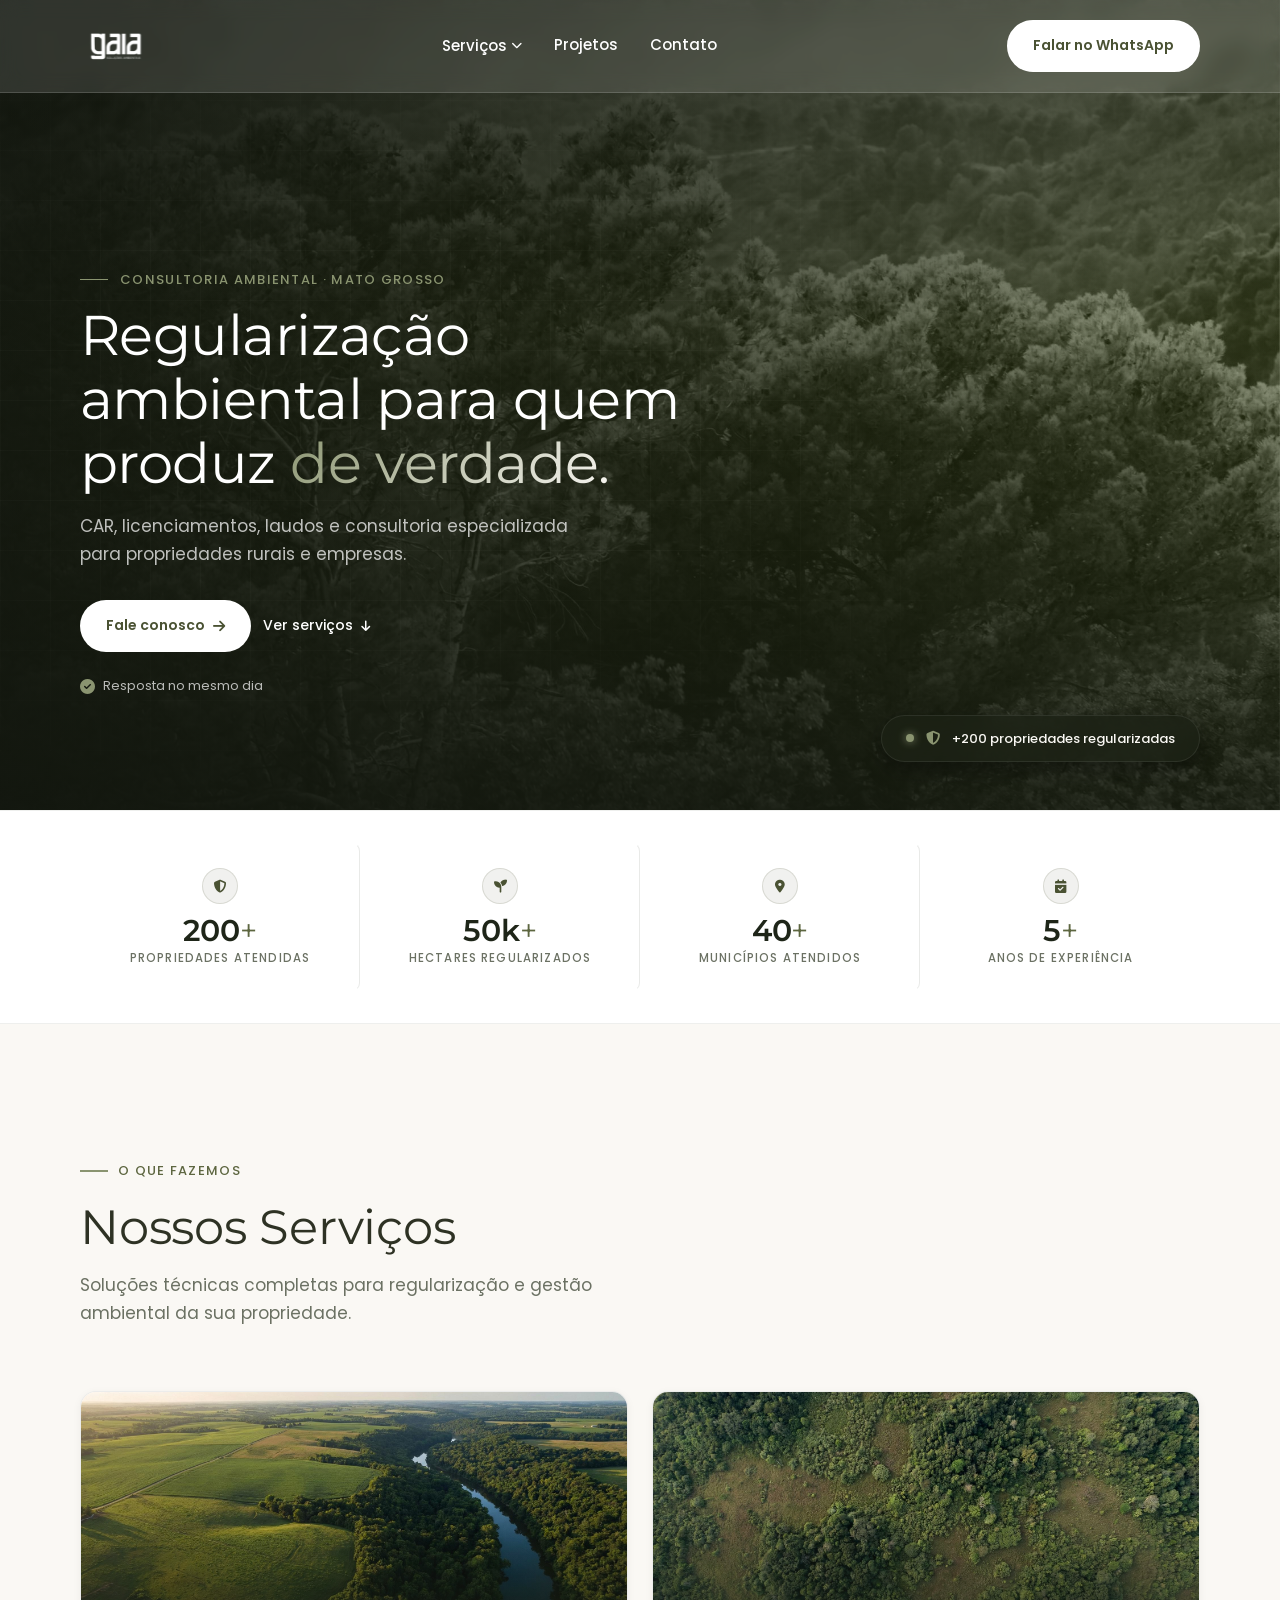
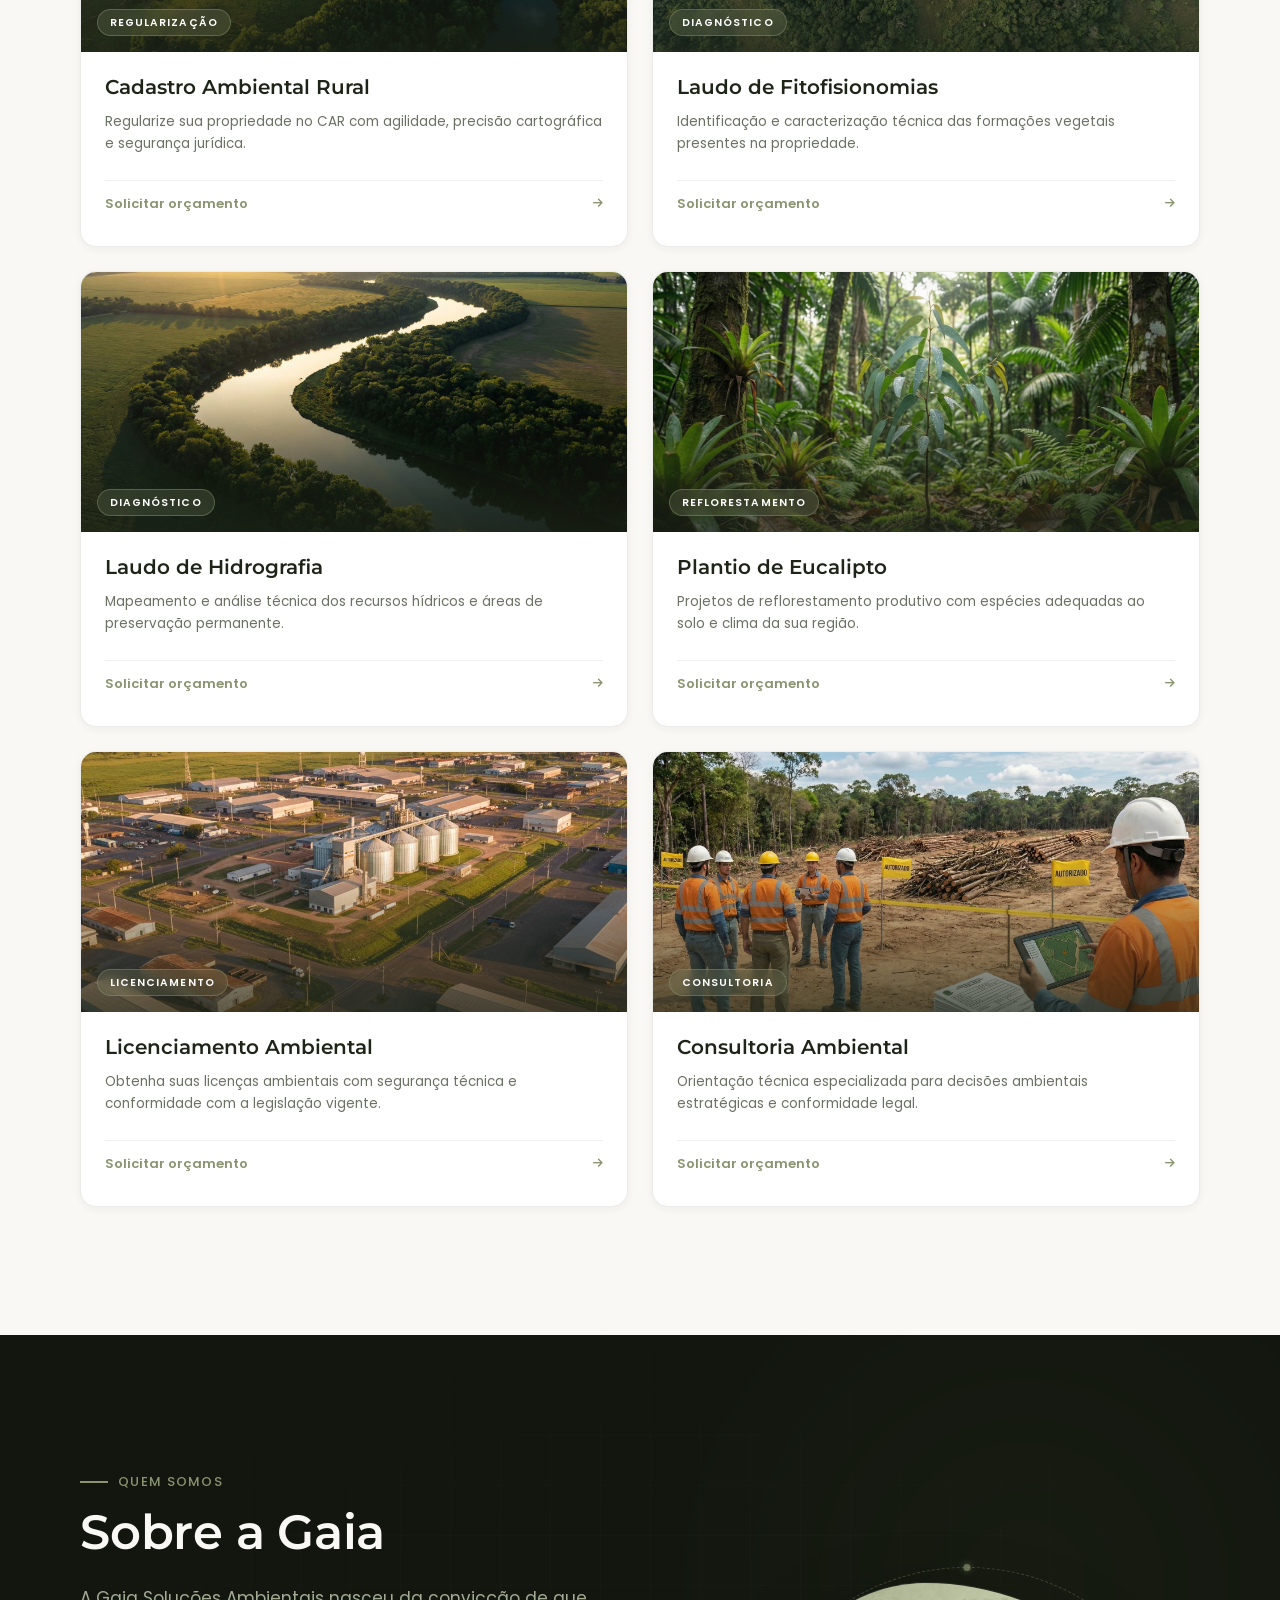
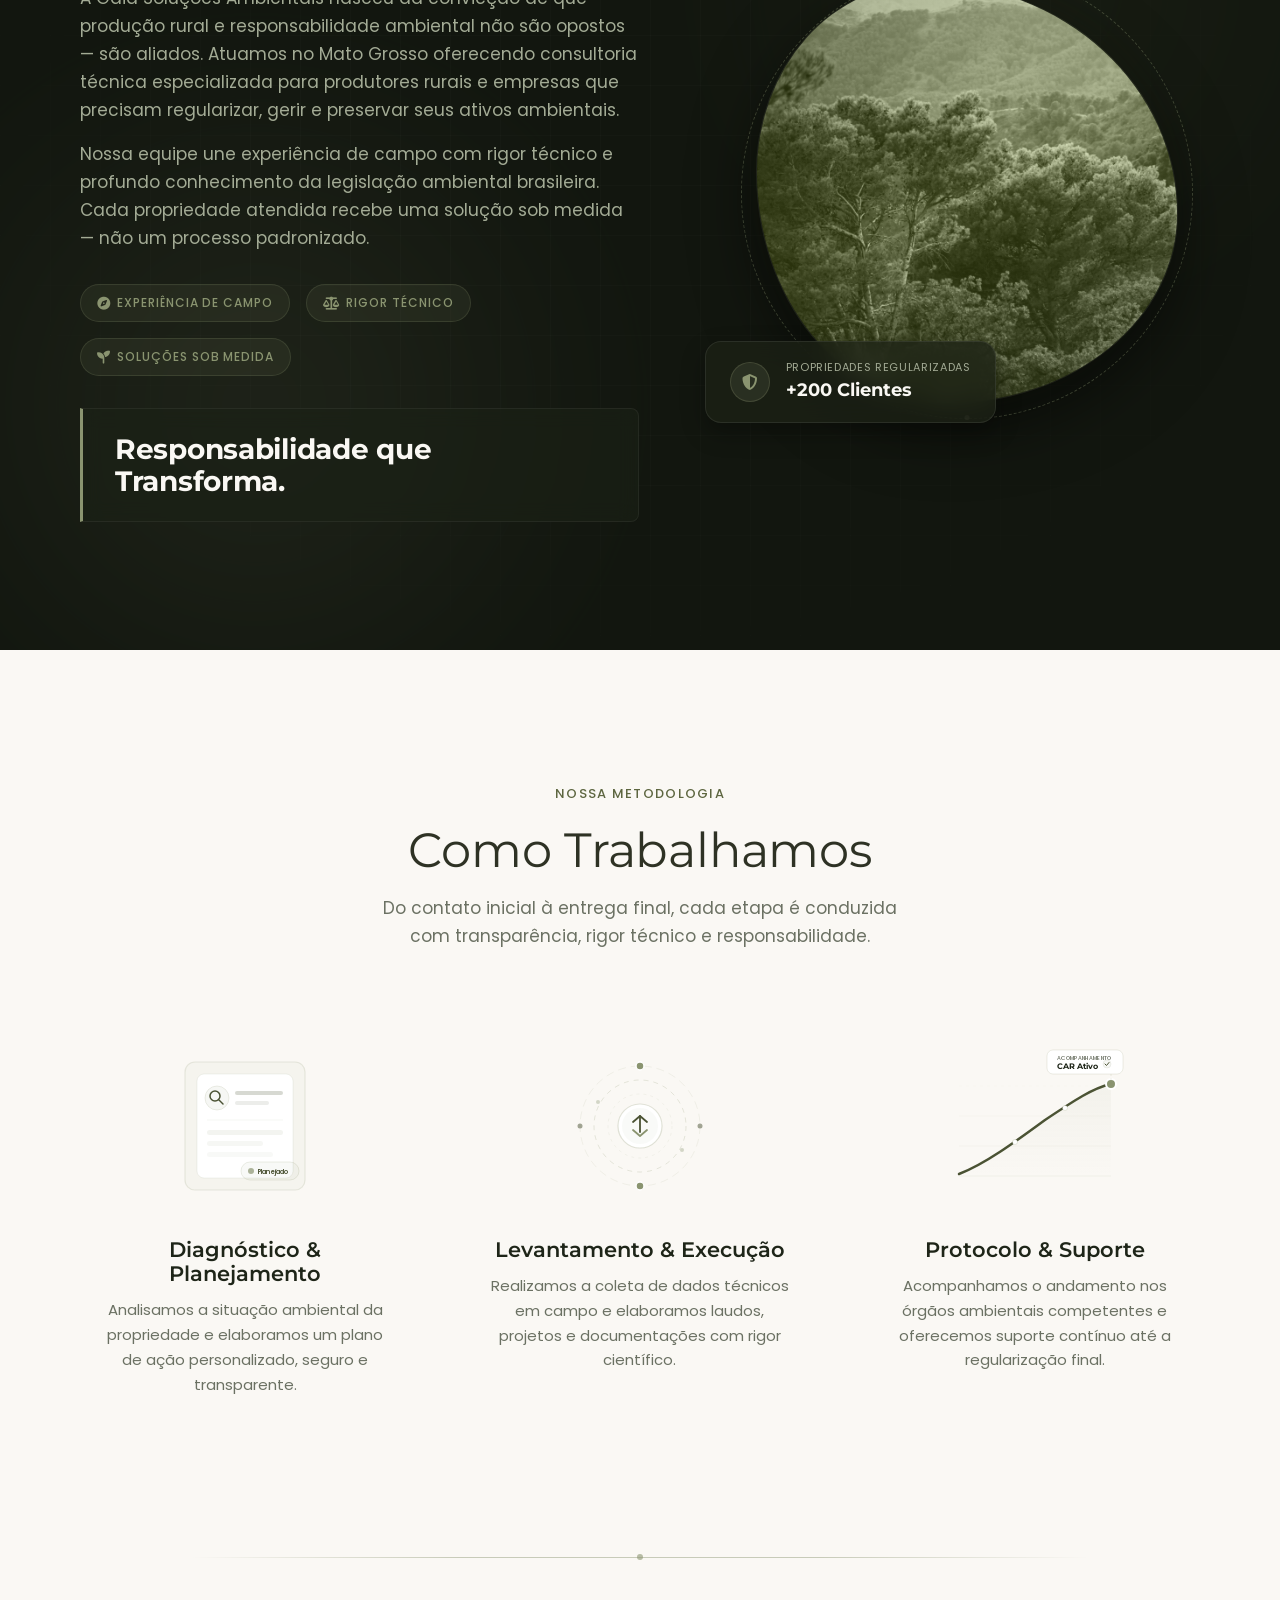
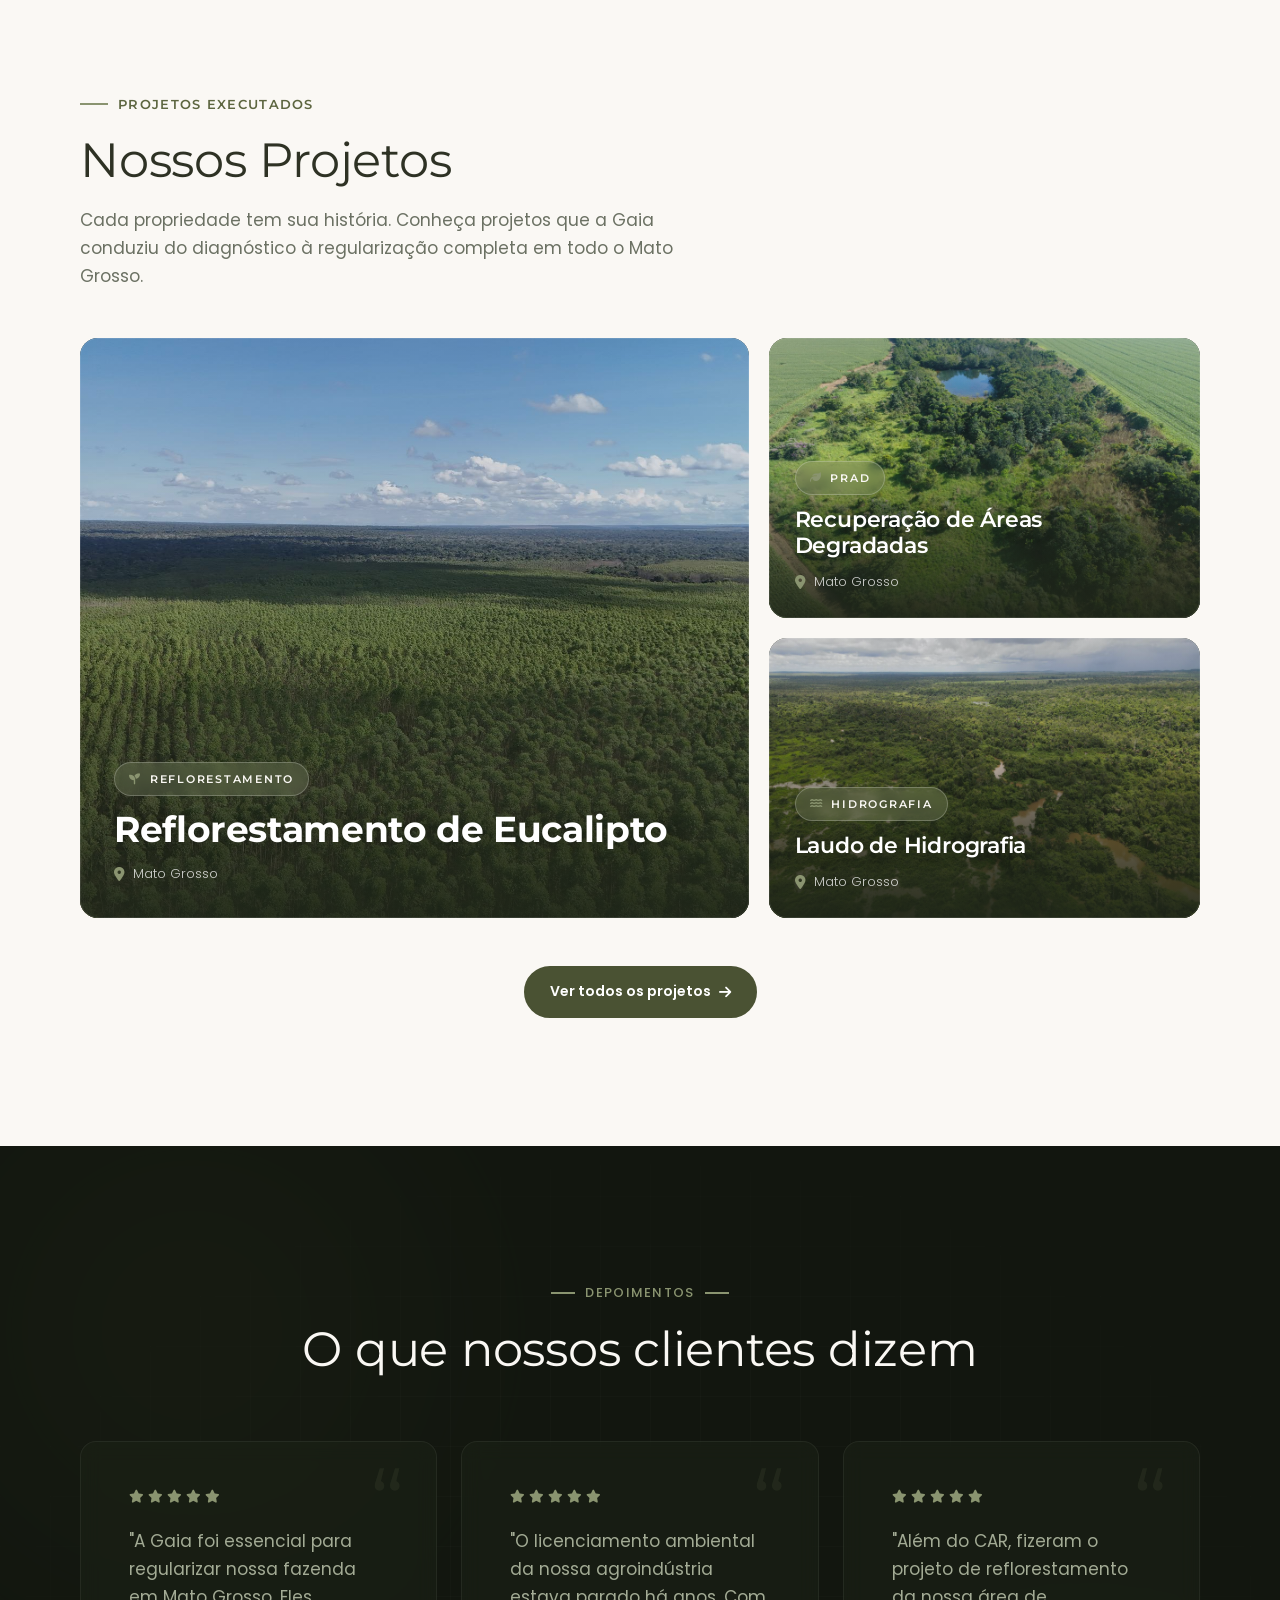
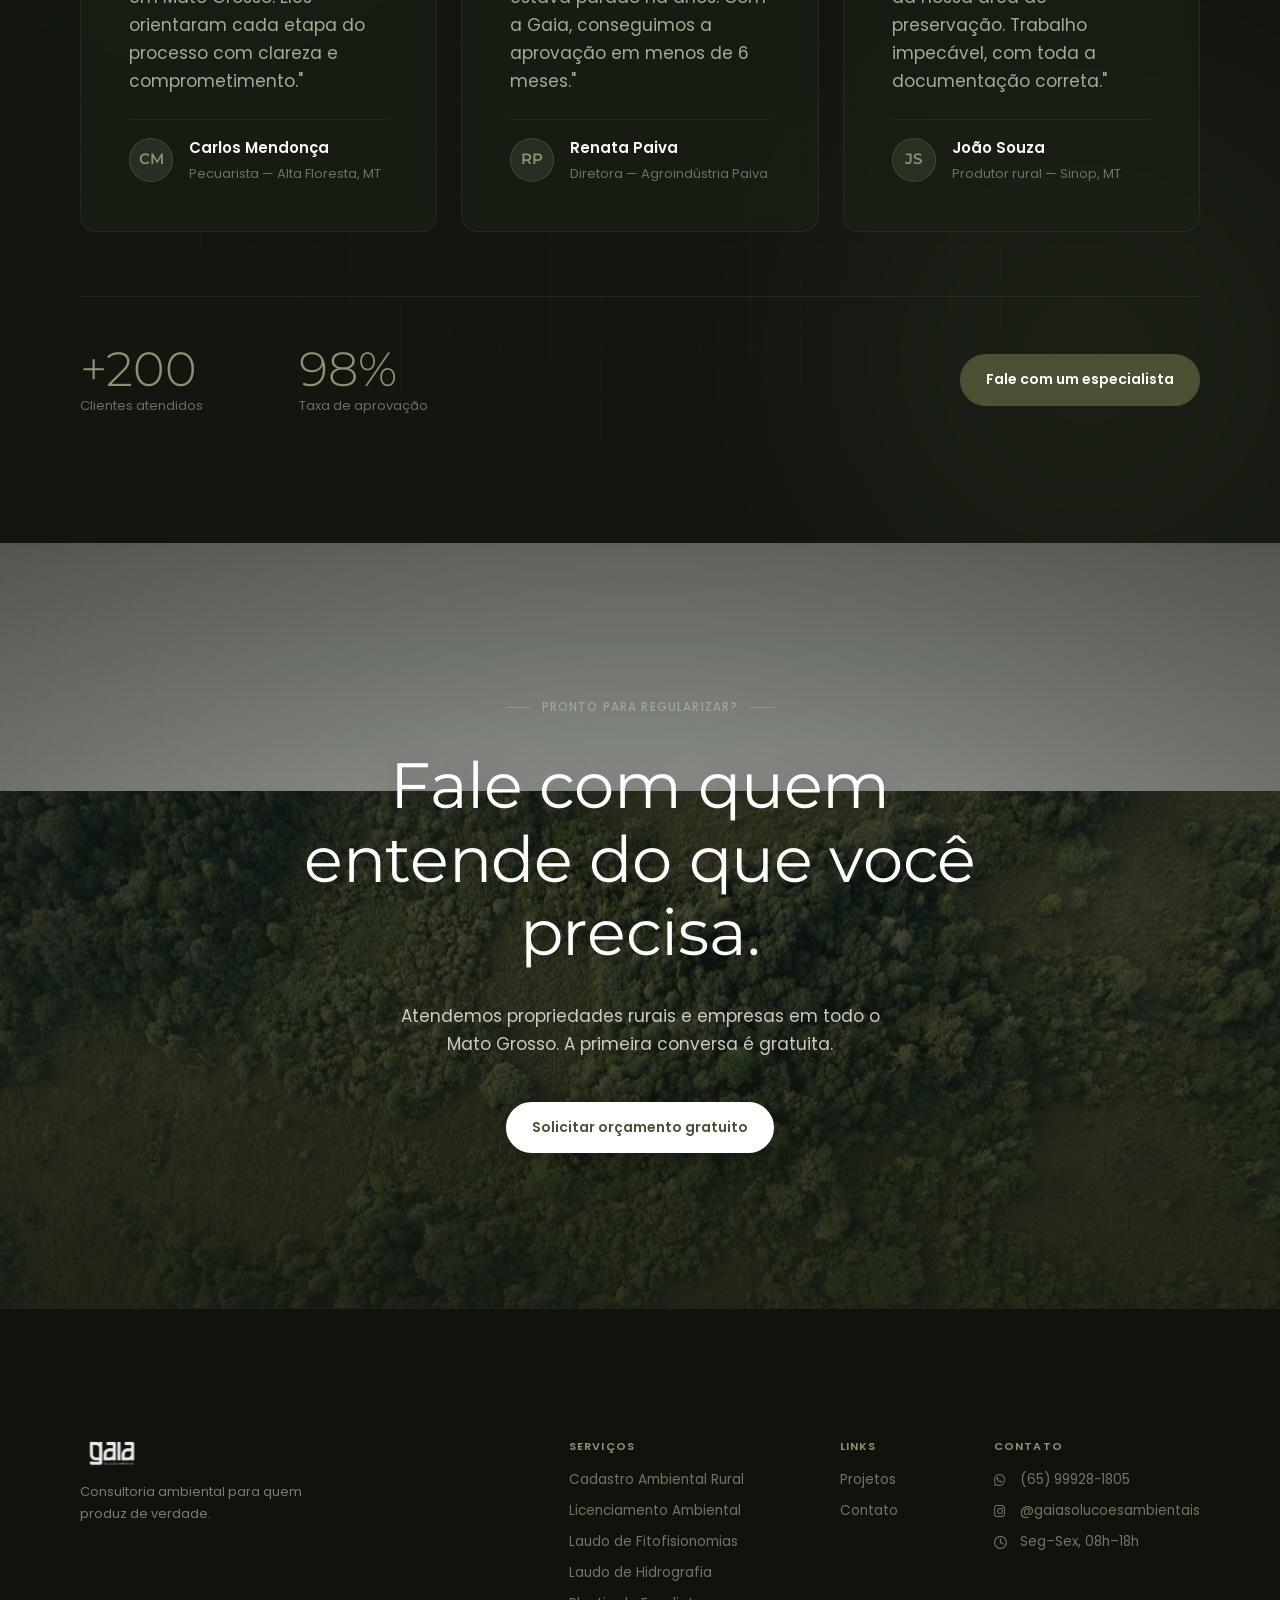
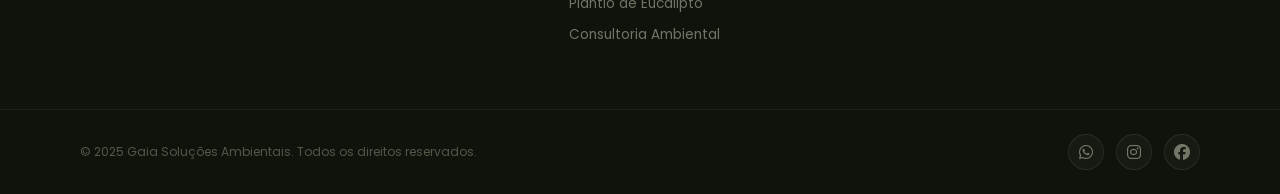
==== commit 8e3c46a4: "Redesign do mobile menu: estrutura simples e clean - HTML: remove estrutura aninhada (group-label + " ====
--- a/index.html
+++ b/index.html
@@ -110,38 +110,27 @@
     <nav class="mobile-menu__nav">
       <ul class="mobile-menu__links">
         <li><a href="/" class="mobile-menu__link">Início</a></li>
-        <li>
-          <span class="mobile-menu__group-label">Serviços</span>
-          <ul class="mobile-menu__sublinks">
-            <li><a
-                href="https://wa.me/5565999281805?text=Ol%C3%A1!%20Gostaria%20de%20solicitar%20um%20or%C3%A7amento%20para%20Cadastro%20Ambiental%20Rural."
-                class="mobile-menu__sublink" target="_blank" rel="noopener noreferrer">Cadastro Ambiental Rural</a></li>
-            <li><a
-                href="https://wa.me/5565999281805?text=Ol%C3%A1!%20Gostaria%20de%20solicitar%20um%20or%C3%A7amento%20para%20Licenciamento%20Ambiental."
-                class="mobile-menu__sublink" target="_blank" rel="noopener noreferrer">Licenciamento Ambiental</a></li>
-            <li><a
-                href="https://wa.me/5565999281805?text=Ol%C3%A1!%20Gostaria%20de%20solicitar%20um%20or%C3%A7amento%20para%20Laudo%20de%20Fitofisionomias."
-                class="mobile-menu__sublink" target="_blank" rel="noopener noreferrer">Laudo de Fitofisionomias</a></li>
-            <li><a
-                href="https://wa.me/5565999281805?text=Ol%C3%A1!%20Gostaria%20de%20solicitar%20um%20or%C3%A7amento%20para%20Laudo%20de%20Hidrografia."
-                class="mobile-menu__sublink" target="_blank" rel="noopener noreferrer">Laudo de Hidrografia</a></li>
-            <li><a
-                href="https://wa.me/5565999281805?text=Ol%C3%A1!%20Gostaria%20de%20solicitar%20um%20or%C3%A7amento%20para%20Plantio%20de%20Eucalipto."
-                class="mobile-menu__sublink" target="_blank" rel="noopener noreferrer">Plantio de Eucalipto</a></li>
-            <li><a
-                href="https://wa.me/5565999281805?text=Ol%C3%A1!%20Gostaria%20de%20solicitar%20um%20or%C3%A7amento%20para%20Consultoria%20Ambiental."
-                class="mobile-menu__sublink" target="_blank" rel="noopener noreferrer">Consultoria Ambiental</a></li>
-          </ul>
-        </li>
         <li><a href="projetos/" class="mobile-menu__link">Projetos</a></li>
         <li><a href="contato/" class="mobile-menu__link">Contato</a></li>
       </ul>
+
+      <div class="mobile-menu__divider"></div>
+
+      <p class="mobile-menu__section-label">Serviços</p>
+      <ul class="mobile-menu__service-list">
+        <li><a href="https://wa.me/5565999281805?text=Ol%C3%A1!%20Gostaria%20de%20solicitar%20um%20or%C3%A7amento%20para%20Cadastro%20Ambiental%20Rural." class="mobile-menu__service-link" target="_blank" rel="noopener noreferrer">Cadastro Ambiental Rural</a></li>
+        <li><a href="https://wa.me/5565999281805?text=Ol%C3%A1!%20Gostaria%20de%20solicitar%20um%20or%C3%A7amento%20para%20Licenciamento%20Ambiental." class="mobile-menu__service-link" target="_blank" rel="noopener noreferrer">Licenciamento Ambiental</a></li>
+        <li><a href="https://wa.me/5565999281805?text=Ol%C3%A1!%20Gostaria%20de%20solicitar%20um%20or%C3%A7amento%20para%20Laudo%20de%20Fitofisionomias." class="mobile-menu__service-link" target="_blank" rel="noopener noreferrer">Laudo de Fitofisionomias</a></li>
+        <li><a href="https://wa.me/5565999281805?text=Ol%C3%A1!%20Gostaria%20de%20solicitar%20um%20or%C3%A7amento%20para%20Laudo%20de%20Hidrografia." class="mobile-menu__service-link" target="_blank" rel="noopener noreferrer">Laudo de Hidrografia</a></li>
+        <li><a href="https://wa.me/5565999281805?text=Ol%C3%A1!%20Gostaria%20de%20solicitar%20um%20or%C3%A7amento%20para%20Plantio%20de%20Eucalipto." class="mobile-menu__service-link" target="_blank" rel="noopener noreferrer">Plantio de Eucalipto</a></li>
+        <li><a href="https://wa.me/5565999281805?text=Ol%C3%A1!%20Gostaria%20de%20solicitar%20um%20or%C3%A7amento%20para%20Consultoria%20Ambiental." class="mobile-menu__service-link" target="_blank" rel="noopener noreferrer">Consultoria Ambiental</a></li>
+      </ul>
     </nav>
 
     <div class="mobile-menu__footer">
       <a href="https://wa.me/5565999281805?text=Ol%C3%A1!%20Vim%20pelo%20site%20e%20gostaria%20de%20falar%20com%20um%20especialista."
         class="btn btn--primary mobile-menu__cta" target="_blank" rel="noopener noreferrer">
-        Falar no WhatsApp
+        <i class="fa-brands fa-whatsapp" aria-hidden="true"></i> Falar no WhatsApp
       </a>
     </div>
   </div>
--- a/Css/style.css
+++ b/Css/style.css
@@ -394,14 +394,15 @@
   right: 0;
   bottom: 0;
   width: 85%;
-  max-width: 36rem;
-  background: var(--color-deep);
+  max-width: 34rem;
+  background: #0E1209;
   z-index: 200;
   transform: translateX(100%);
   transition: transform var(--transition-slow);
   display: flex;
   flex-direction: column;
   overflow-y: auto;
+  border-left: 1px solid rgba(255, 255, 255, 0.06);
 }
 
 .mobile-menu.active {
@@ -412,95 +413,117 @@
   display: flex;
   align-items: center;
   justify-content: space-between;
-  padding: 2rem 2.4rem;
-  border-bottom: 1px solid rgba(255, 255, 255, 0.08);
+  padding: 2.2rem 2.8rem;
+  border-bottom: 1px solid rgba(255, 255, 255, 0.06);
   flex-shrink: 0;
 }
 
 .mobile-menu__logo {
-  height: 3.2rem;
+  height: 3rem;
   width: auto;
 }
 
 .mobile-menu__close {
+  color: rgba(255, 255, 255, 0.5);
+  font-size: 1.8rem;
+  padding: var(--space-xs);
+  display: flex;
+  align-items: center;
+  justify-content: center;
+  transition: color var(--transition-fast);
+}
+
+.mobile-menu__close:hover {
   color: var(--color-white);
-  font-size: 2rem;
-  padding: var(--space-xs);
-  display: flex;
-  align-items: center;
-  justify-content: center;
-  border-radius: var(--radius-sm);
-  transition: color var(--transition-fast);
-}
-
-.mobile-menu__close:hover {
-  color: var(--color-sage);
 }
 
 .mobile-menu__nav {
   flex: 1;
-  padding: var(--space-lg);
+  padding: var(--space-xl) 2.8rem;
   overflow-y: auto;
+  display: flex;
+  flex-direction: column;
+  gap: var(--space-lg);
 }
 
 .mobile-menu__links {
   display: flex;
   flex-direction: column;
-  gap: var(--space-2xs);
 }
 
 .mobile-menu__link {
-  font-size: 1.6rem;
+  font-size: 1.9rem;
   font-weight: var(--weight-medium);
+  color: var(--color-stone);
+  padding: 1.4rem 0;
+  border-bottom: 1px solid rgba(255, 255, 255, 0.05);
+  display: flex;
+  align-items: center;
+  justify-content: space-between;
+  transition: color var(--transition-fast);
+}
+
+.mobile-menu__link::after {
+  content: '';
+  width: 1.6rem;
+  height: 1px;
+  background: var(--color-sage);
+  opacity: 0;
+  transition: opacity var(--transition-fast), width var(--transition-fast);
+}
+
+.mobile-menu__link:hover {
   color: var(--color-white);
-  padding: 1.2rem var(--space-sm);
-  border-radius: var(--radius-sm);
-  transition: background var(--transition-fast);
-  display: block;
-}
-
-.mobile-menu__link:hover {
-  background: rgba(255, 255, 255, 0.07);
-}
-
-.mobile-menu__group-label {
-  font-size: 1.1rem;
-  font-weight: var(--weight-medium);
+}
+
+.mobile-menu__link:hover::after {
+  opacity: 1;
+  width: 2.4rem;
+}
+
+.mobile-menu__divider {
+  height: 1px;
+  background: rgba(255, 255, 255, 0.06);
+}
+
+.mobile-menu__section-label {
+  font-size: 1.05rem;
+  font-weight: var(--weight-semibold);
   color: var(--color-sage);
   text-transform: uppercase;
   letter-spacing: var(--tracking-overline);
-  padding: var(--space-lg) var(--space-sm) var(--space-xs);
+}
+
+.mobile-menu__service-list {
+  display: flex;
+  flex-direction: column;
+  gap: 0;
+}
+
+.mobile-menu__service-link {
+  font-size: 1.45rem;
+  font-weight: var(--weight-regular);
+  color: rgba(250, 248, 244, 0.45);
+  padding: 1.1rem 0;
+  border-bottom: 1px solid rgba(255, 255, 255, 0.04);
   display: block;
-}
-
-.mobile-menu__sublinks {
-  display: flex;
-  flex-direction: column;
-}
-
-.mobile-menu__sublink {
-  font-size: 1.5rem;
-  color: rgba(255, 255, 255, 0.65);
-  padding: 1rem var(--space-md);
-  border-radius: var(--radius-sm);
-  transition: background var(--transition-fast), color var(--transition-fast);
-  display: block;
-}
-
-.mobile-menu__sublink:hover {
-  background: rgba(255, 255, 255, 0.07);
-  color: var(--color-white);
+  transition: color var(--transition-fast);
+}
+
+.mobile-menu__service-link:hover {
+  color: var(--color-stone);
 }
 
 .mobile-menu__footer {
-  padding: var(--space-lg);
-  border-top: 1px solid rgba(255, 255, 255, 0.08);
+  padding: 2.4rem 2.8rem;
+  border-top: 1px solid rgba(255, 255, 255, 0.06);
   flex-shrink: 0;
 }
 
 .mobile-menu__cta {
   width: 100%;
   justify-content: center;
+  gap: var(--space-sm);
 }
 
 /* ===================================
@@ -540,8 +563,11 @@
 }
 
 .hero__video {
+  position: absolute;
+  inset: 0;
   width: 100%;
   height: 100%;
+  display: block;
   object-fit: cover;
   object-position: center;
 }
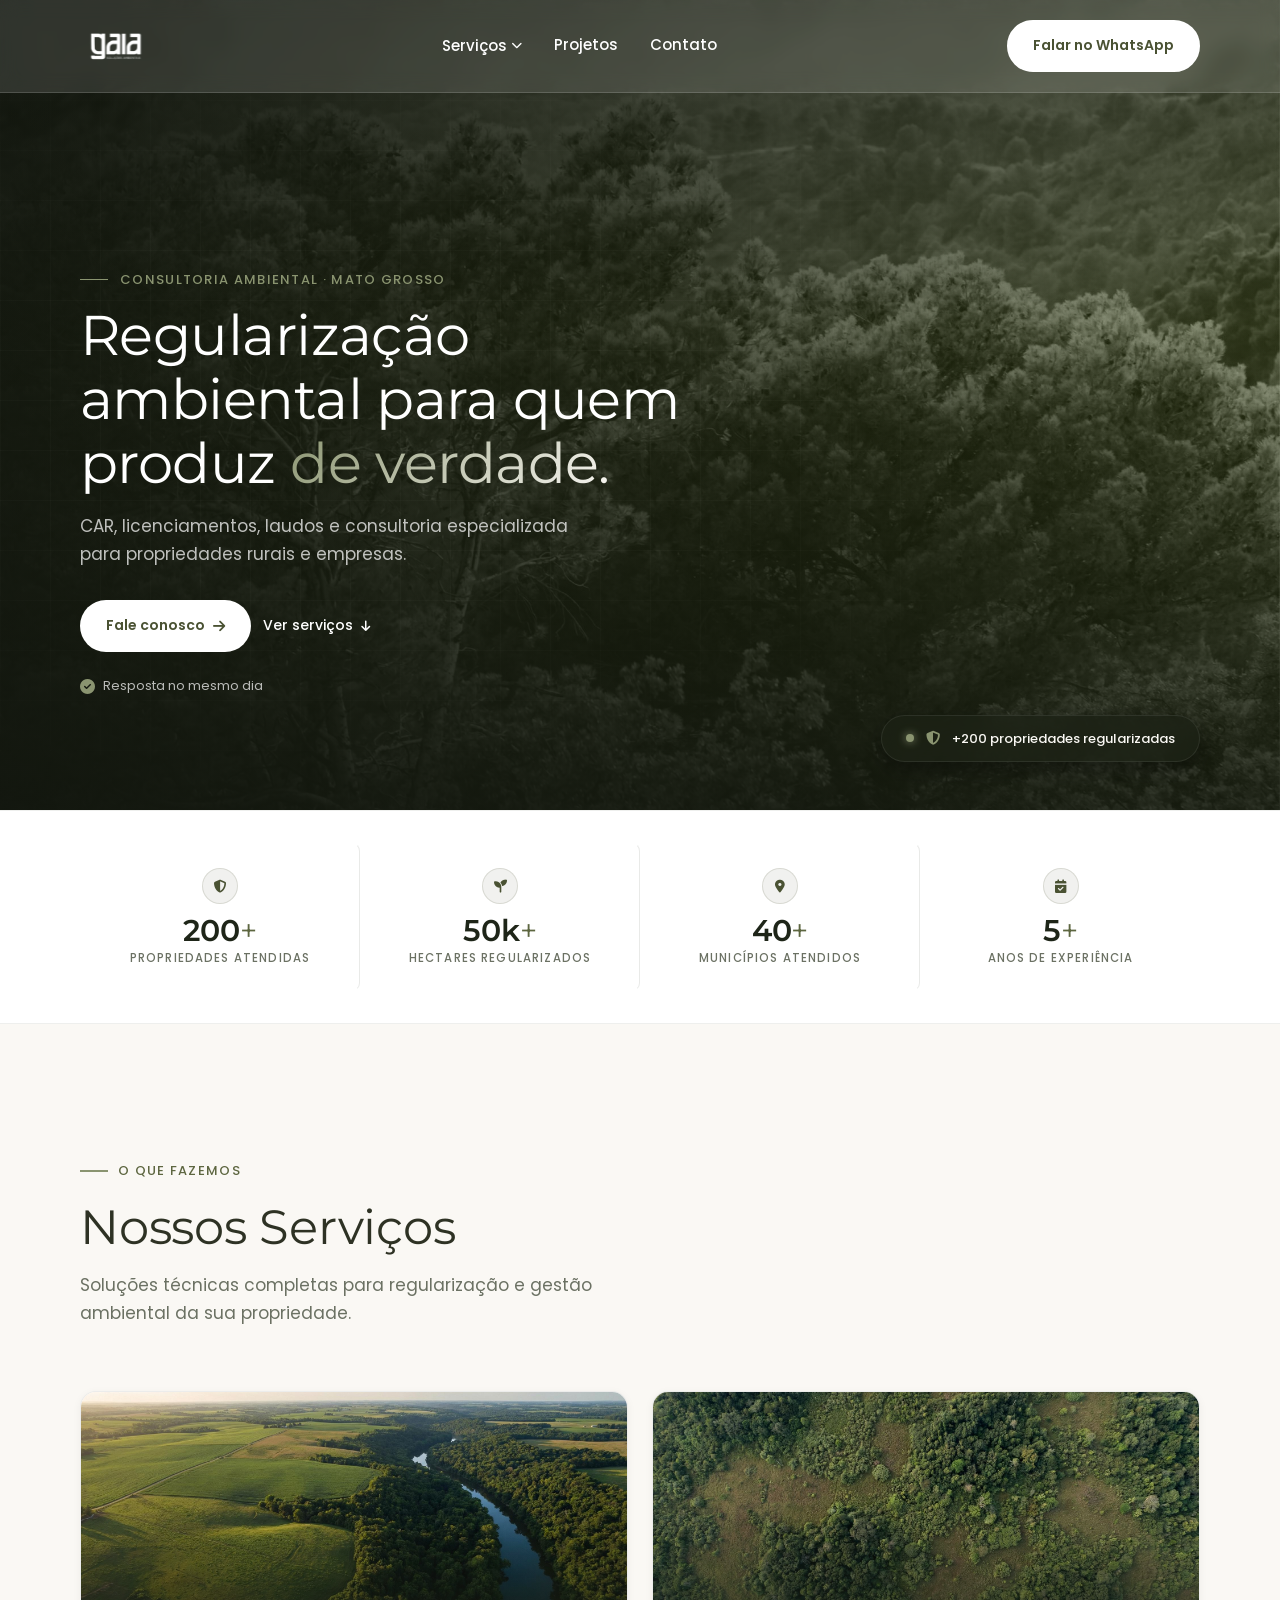
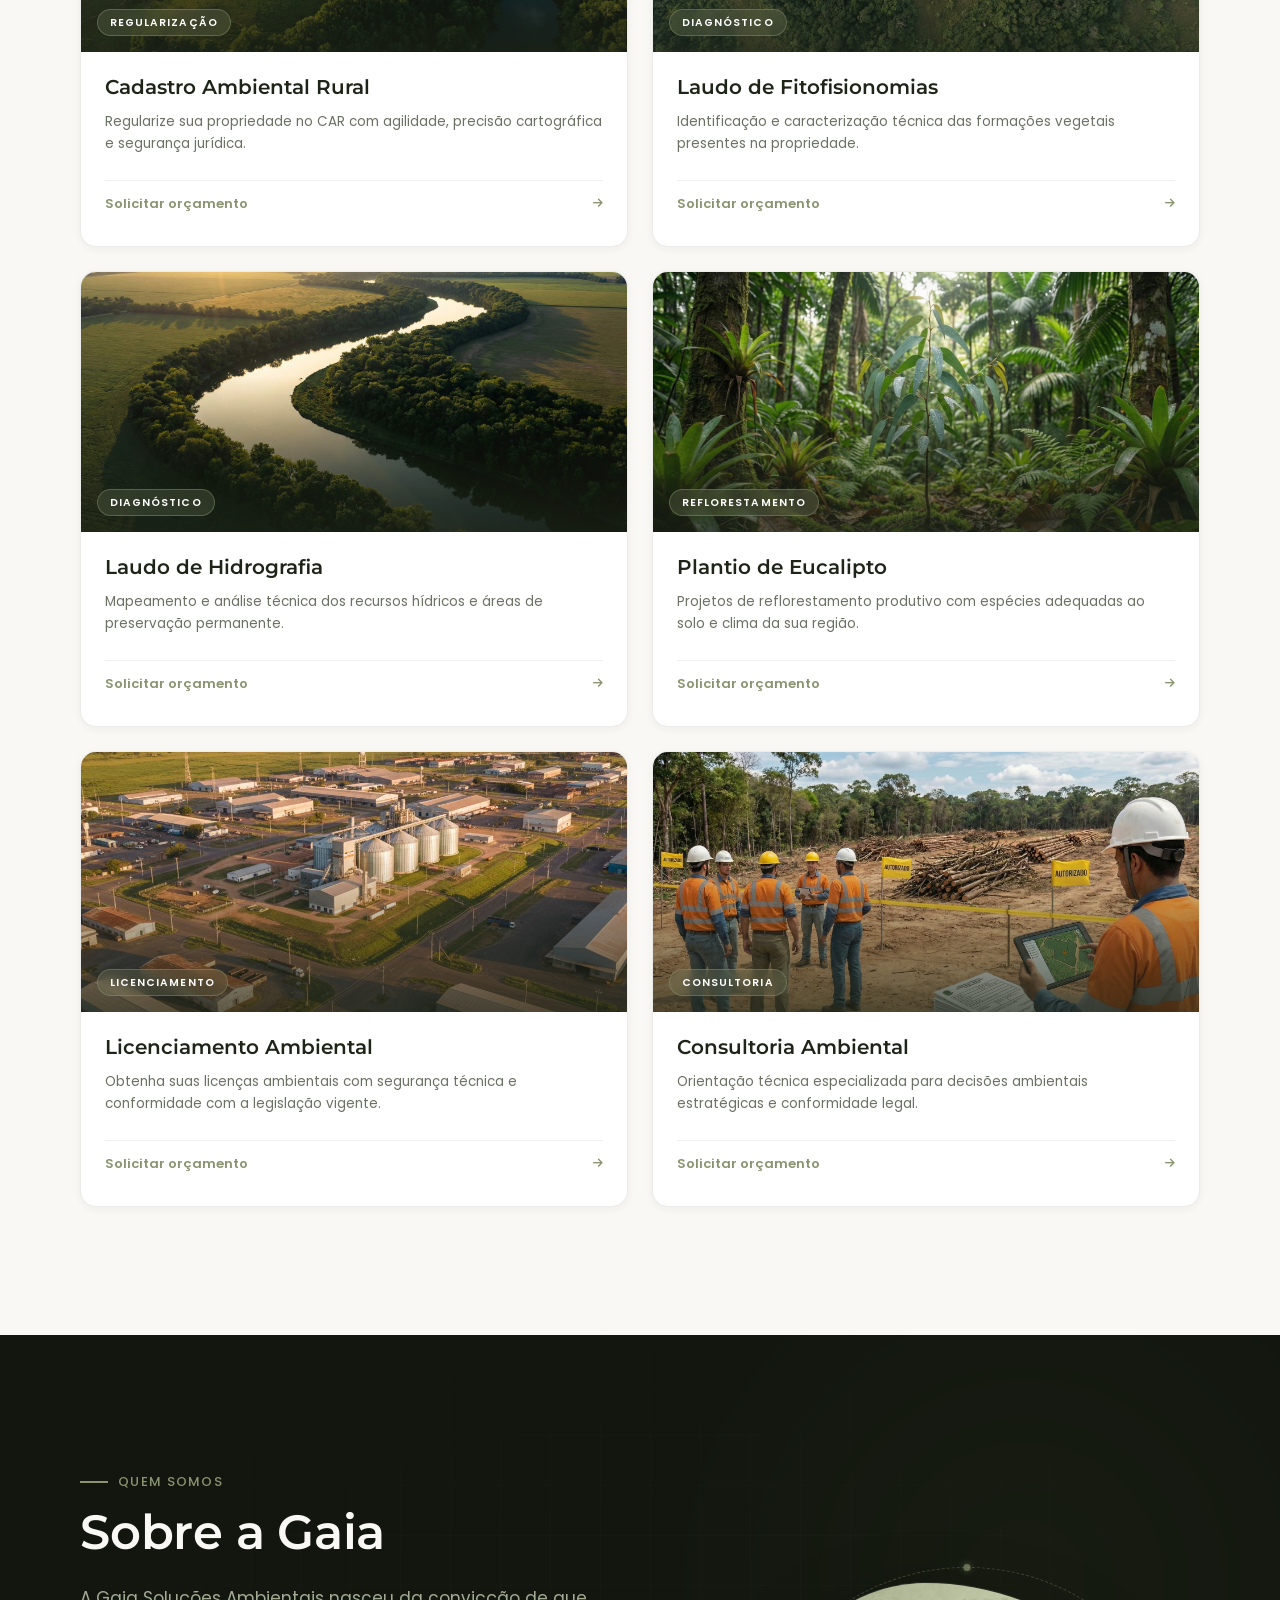
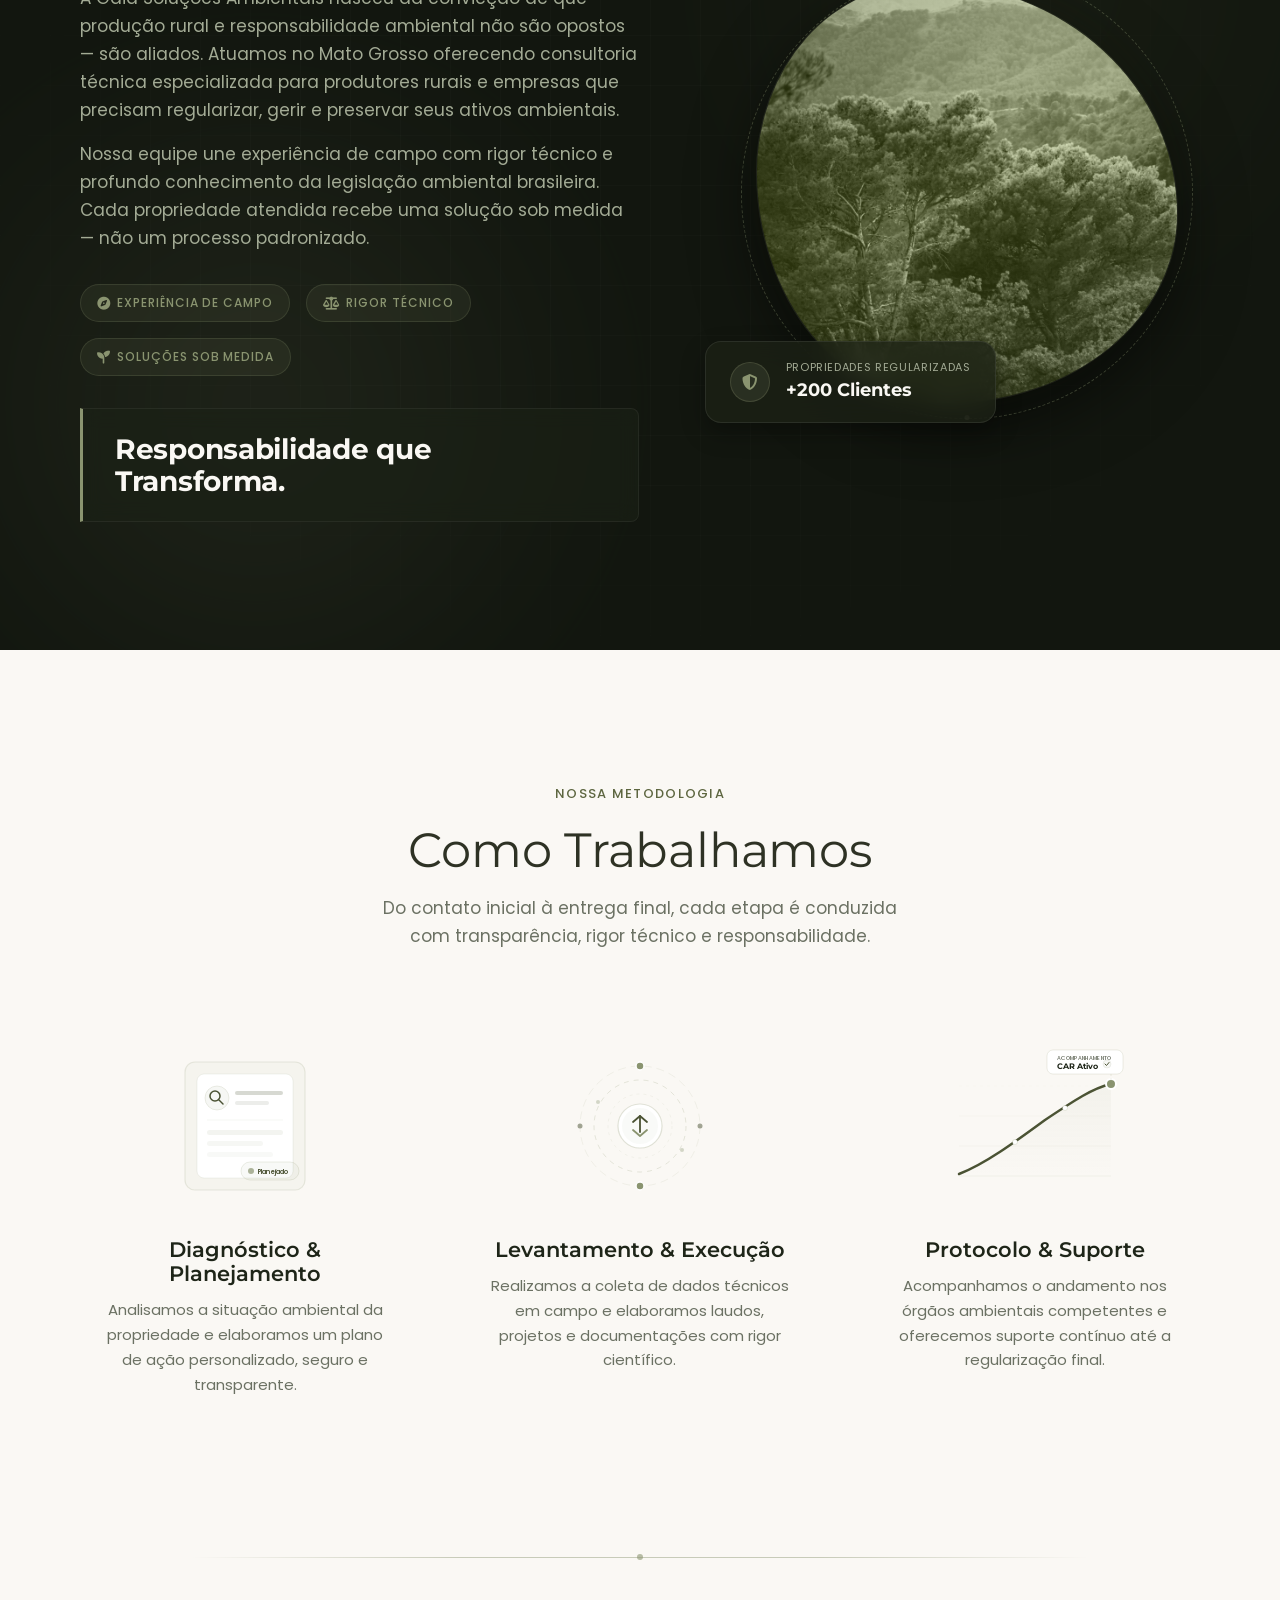
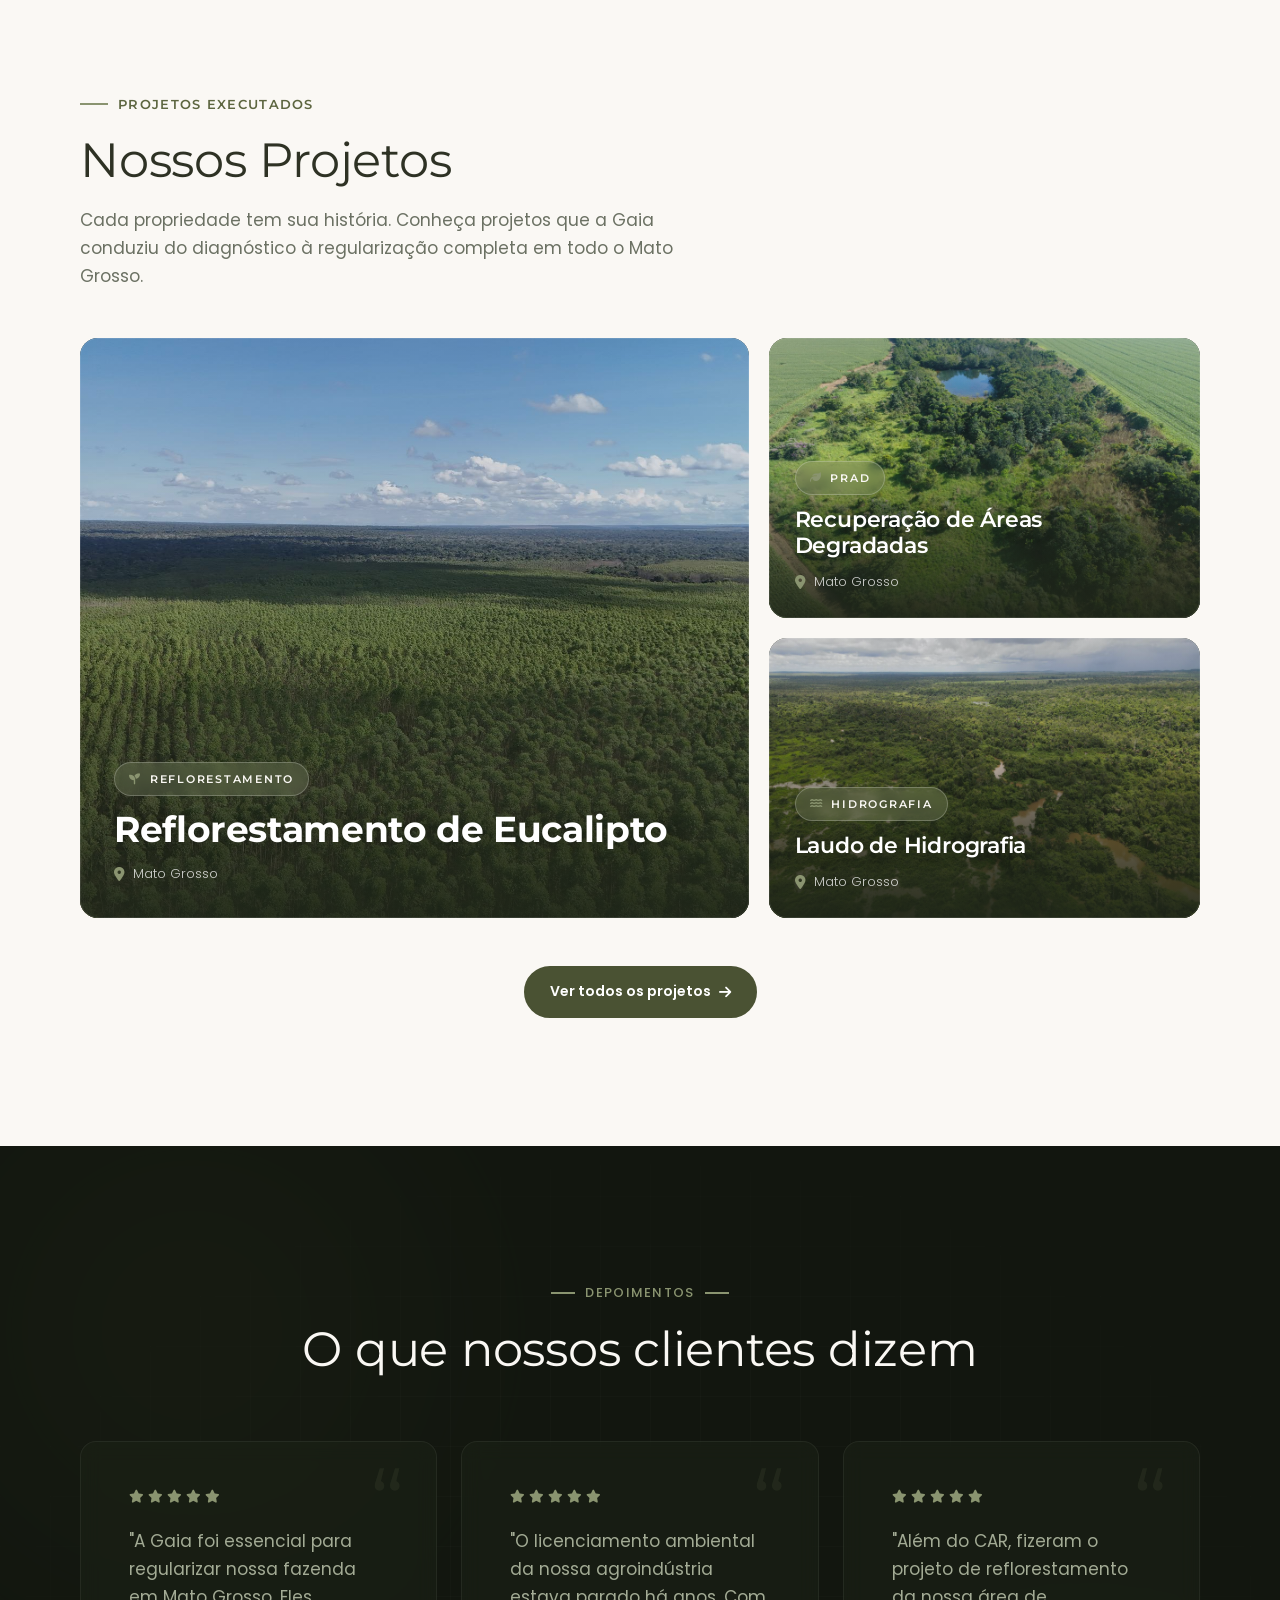
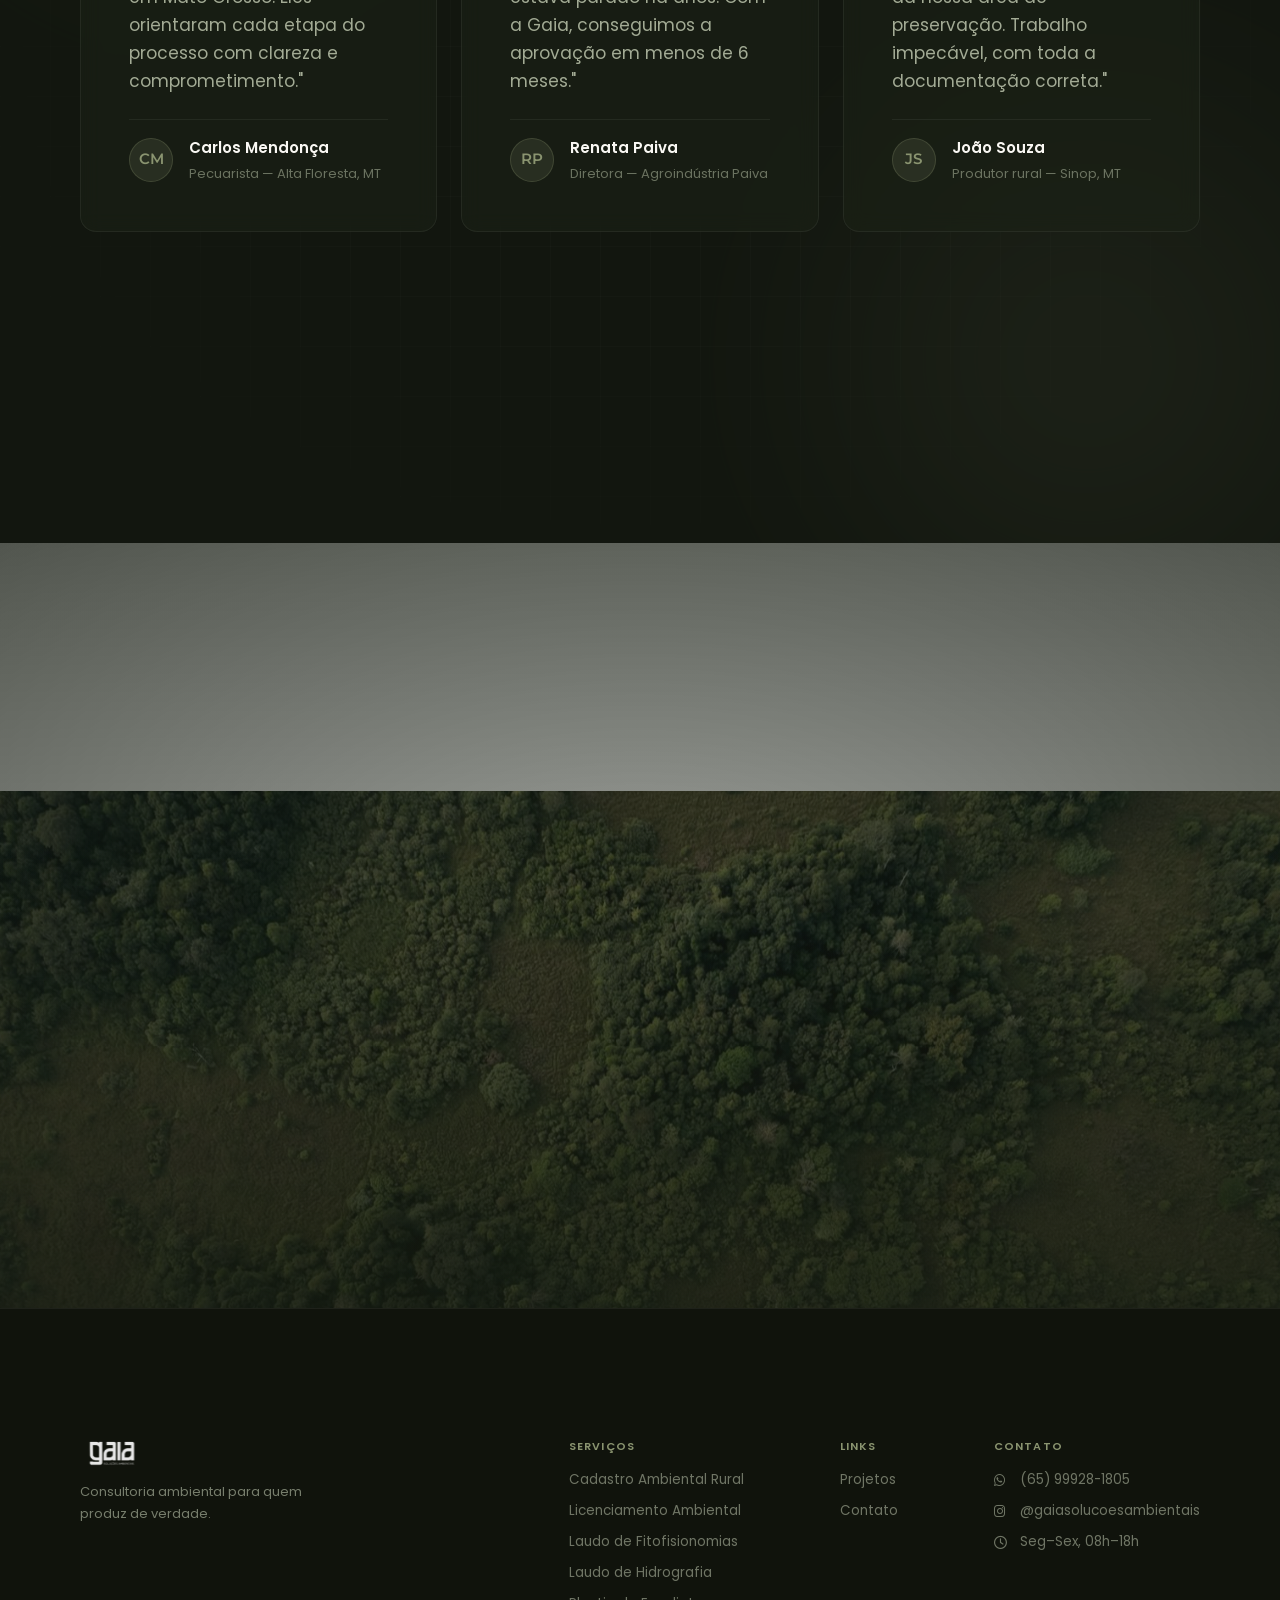
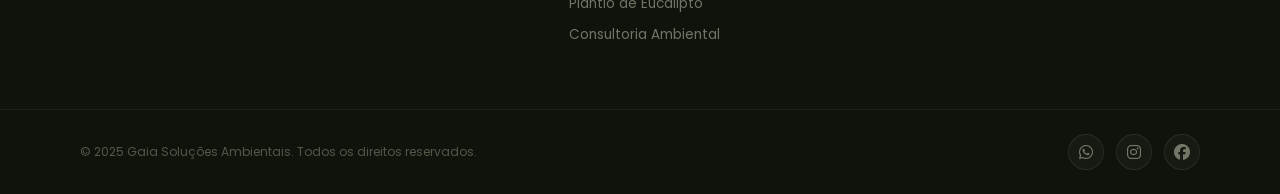
==== commit bc415f64: "Ajusta mobile menu: reduz fonte e remove Contato Co-Authored-By: Claude Sonnet 4.6 <noreply@anthropi" ====
--- a/index.html
+++ b/index.html
@@ -111,7 +111,6 @@
       <ul class="mobile-menu__links">
         <li><a href="/" class="mobile-menu__link">Início</a></li>
         <li><a href="projetos/" class="mobile-menu__link">Projetos</a></li>
-        <li><a href="contato/" class="mobile-menu__link">Contato</a></li>
       </ul>
 
       <div class="mobile-menu__divider"></div>
--- a/Css/style.css
+++ b/Css/style.css
@@ -452,7 +452,7 @@
 }
 
 .mobile-menu__link {
-  font-size: 1.9rem;
+  font-size: 1.6rem;
   font-weight: var(--weight-medium);
   color: var(--color-stone);
   padding: 1.4rem 0;
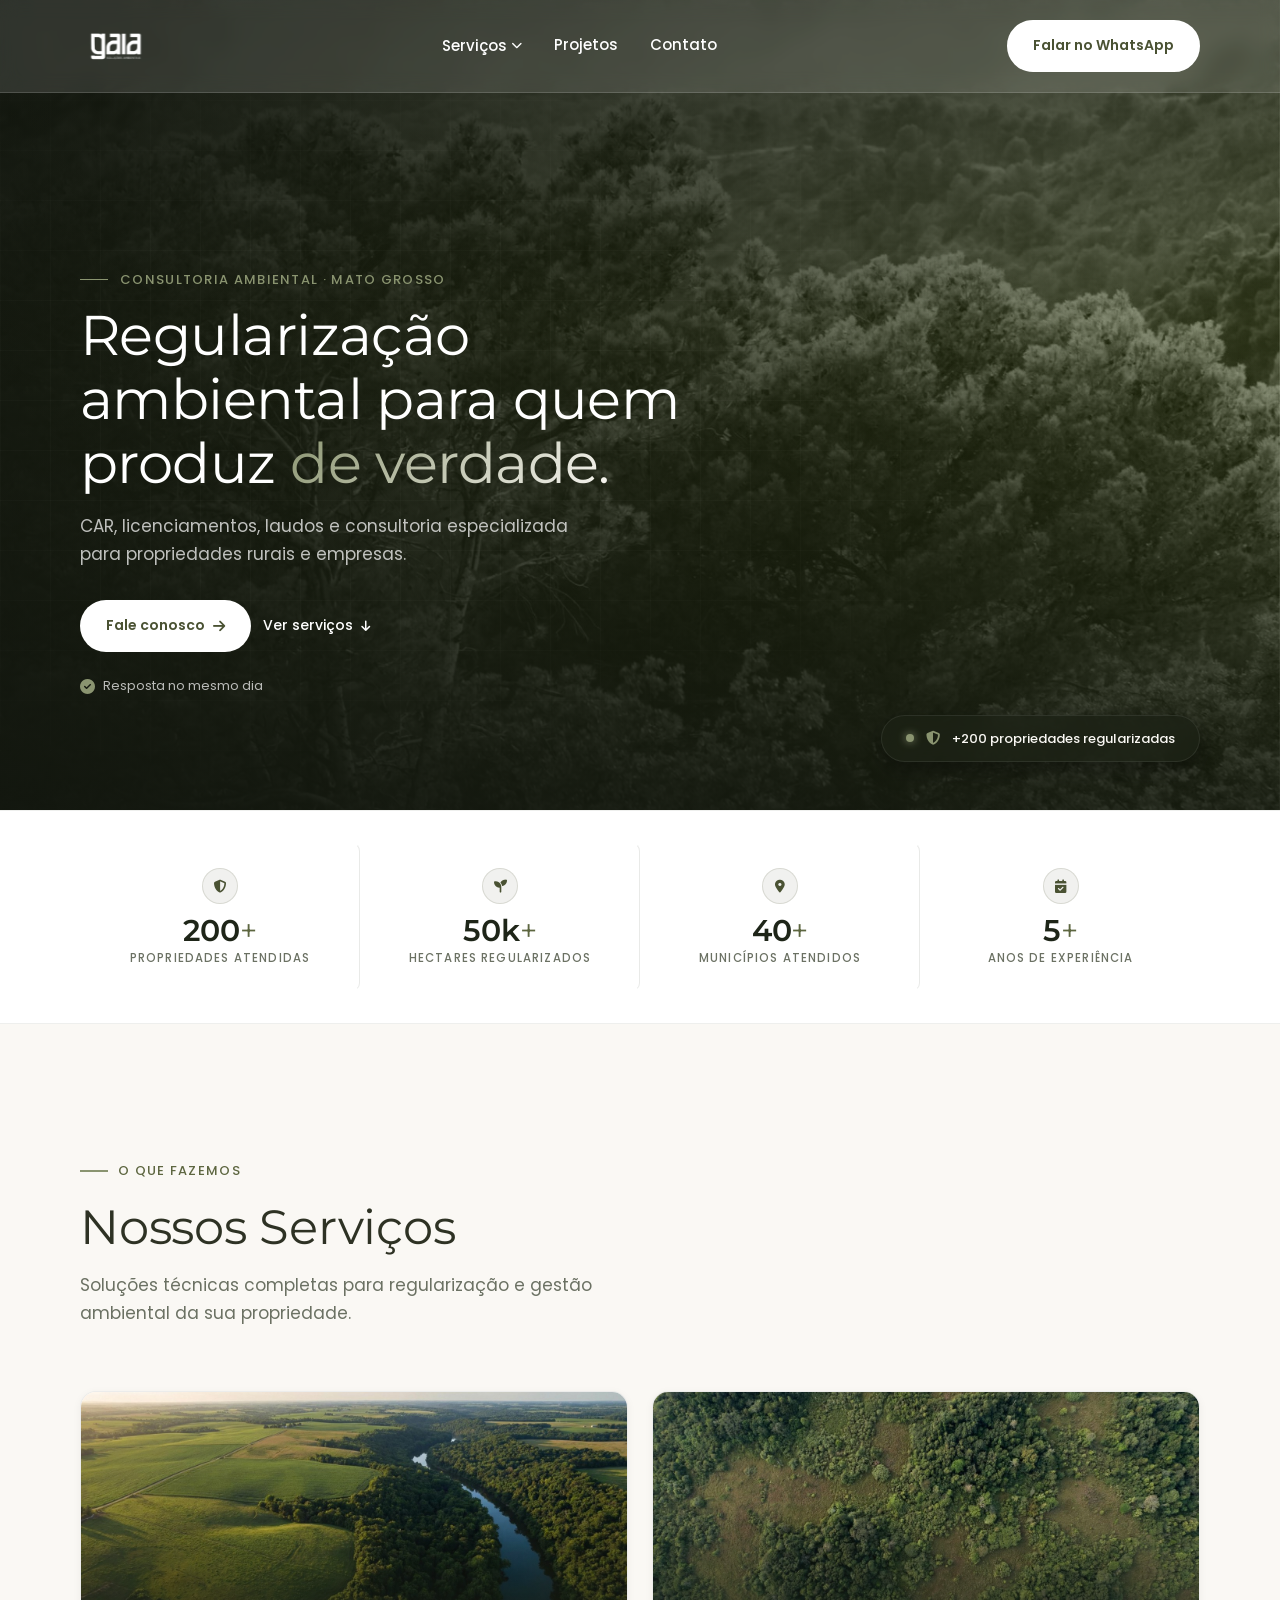
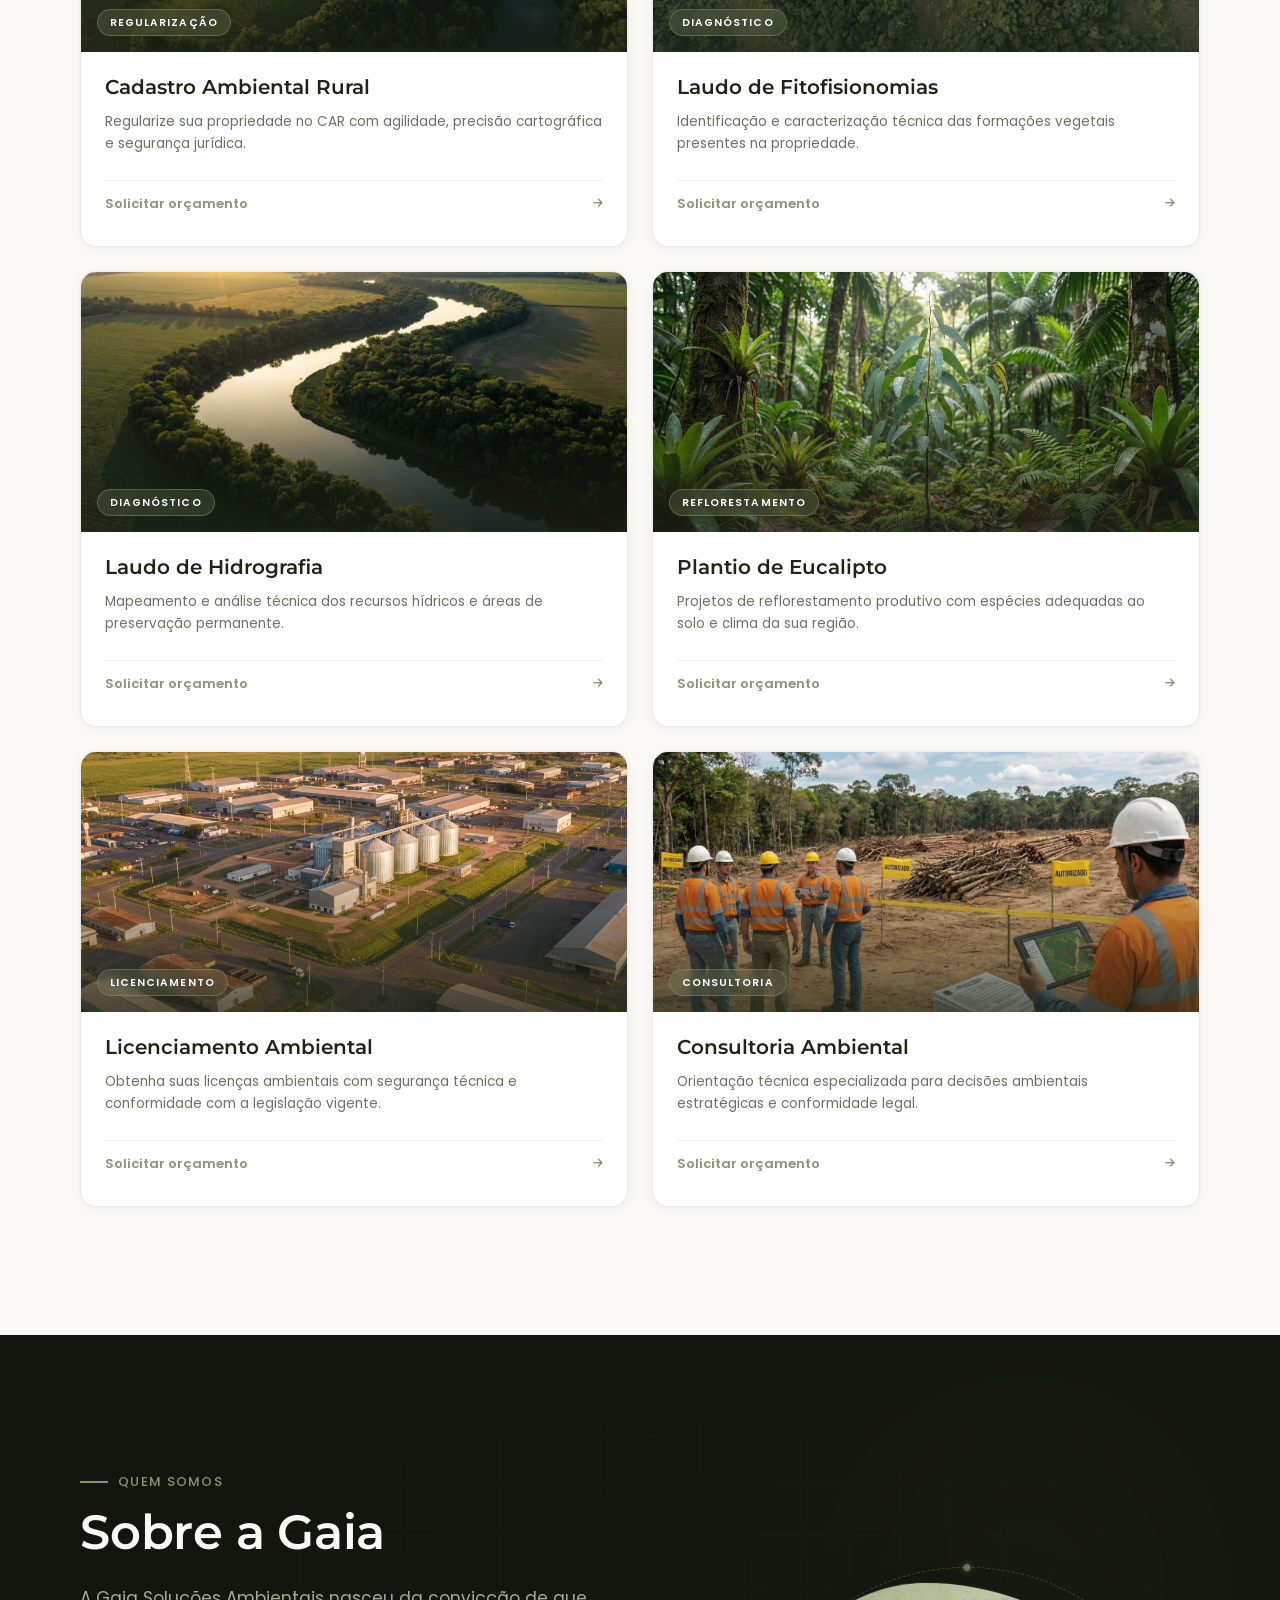
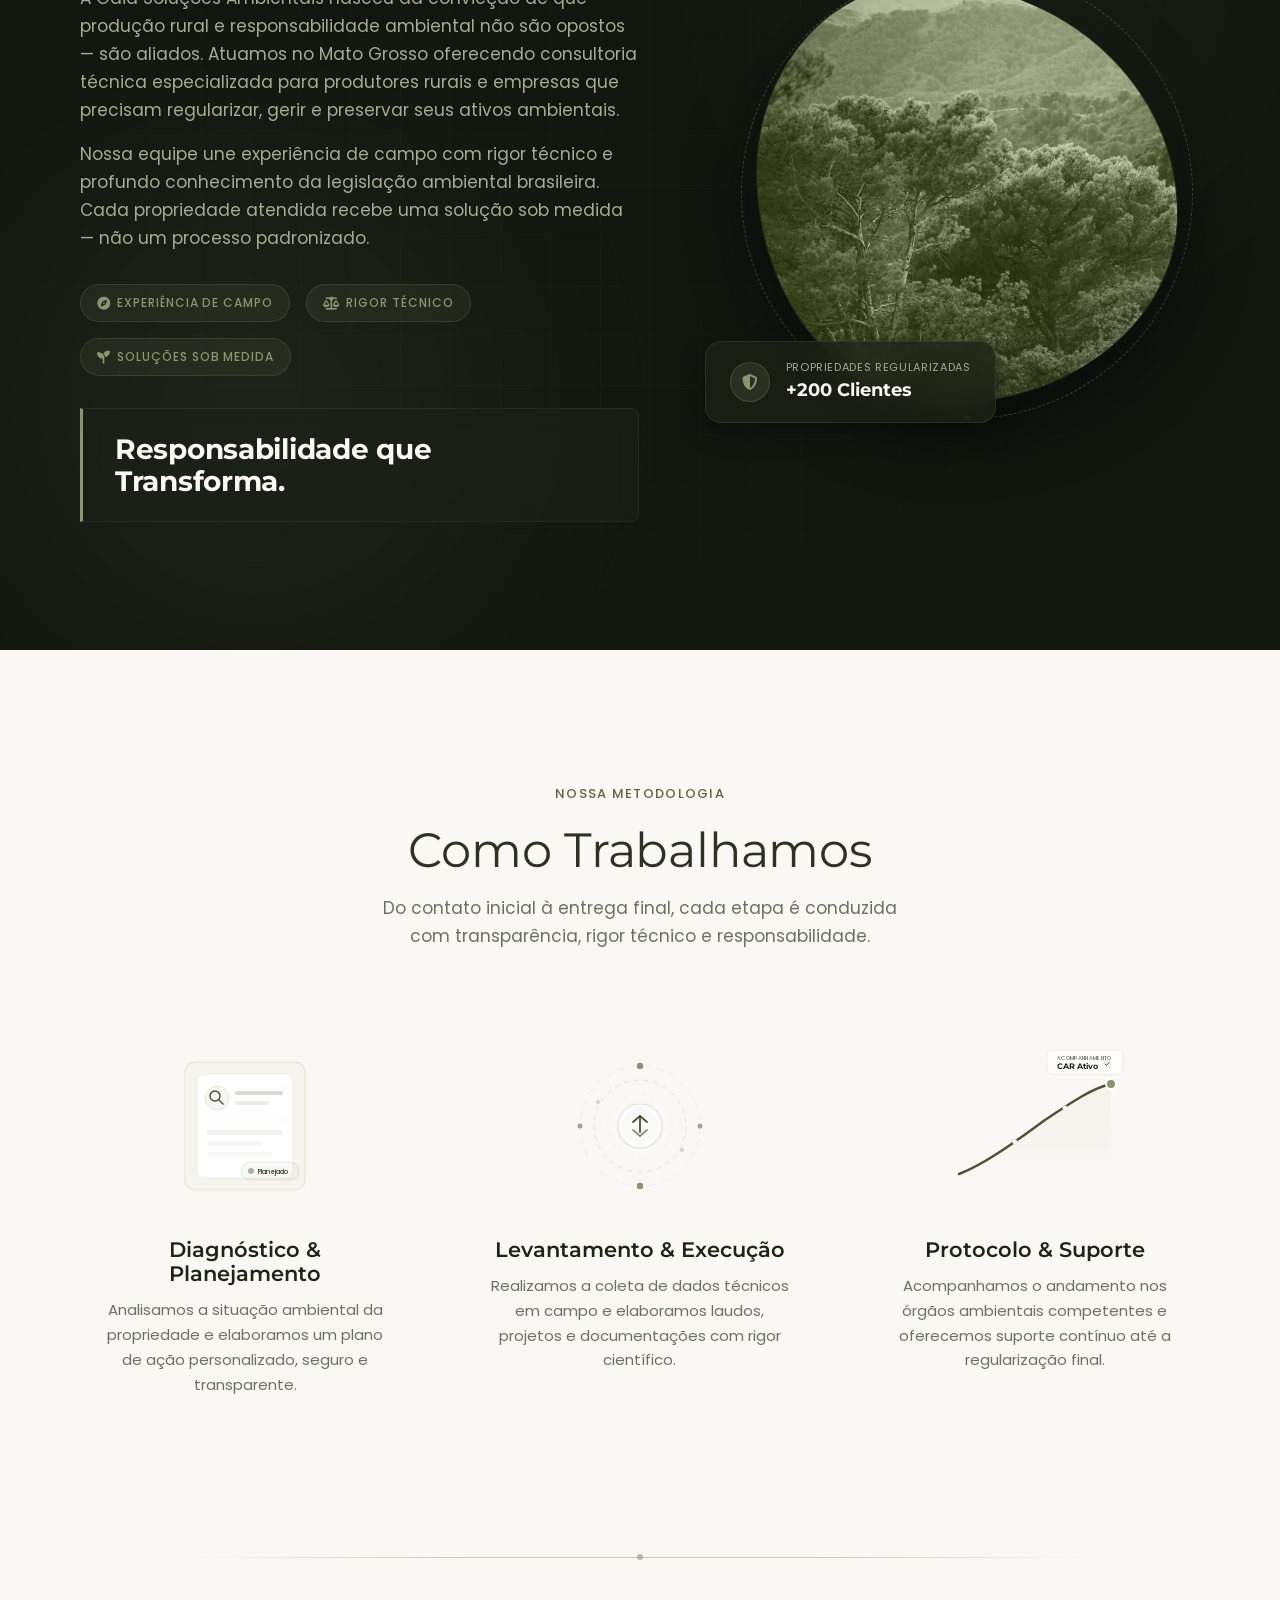
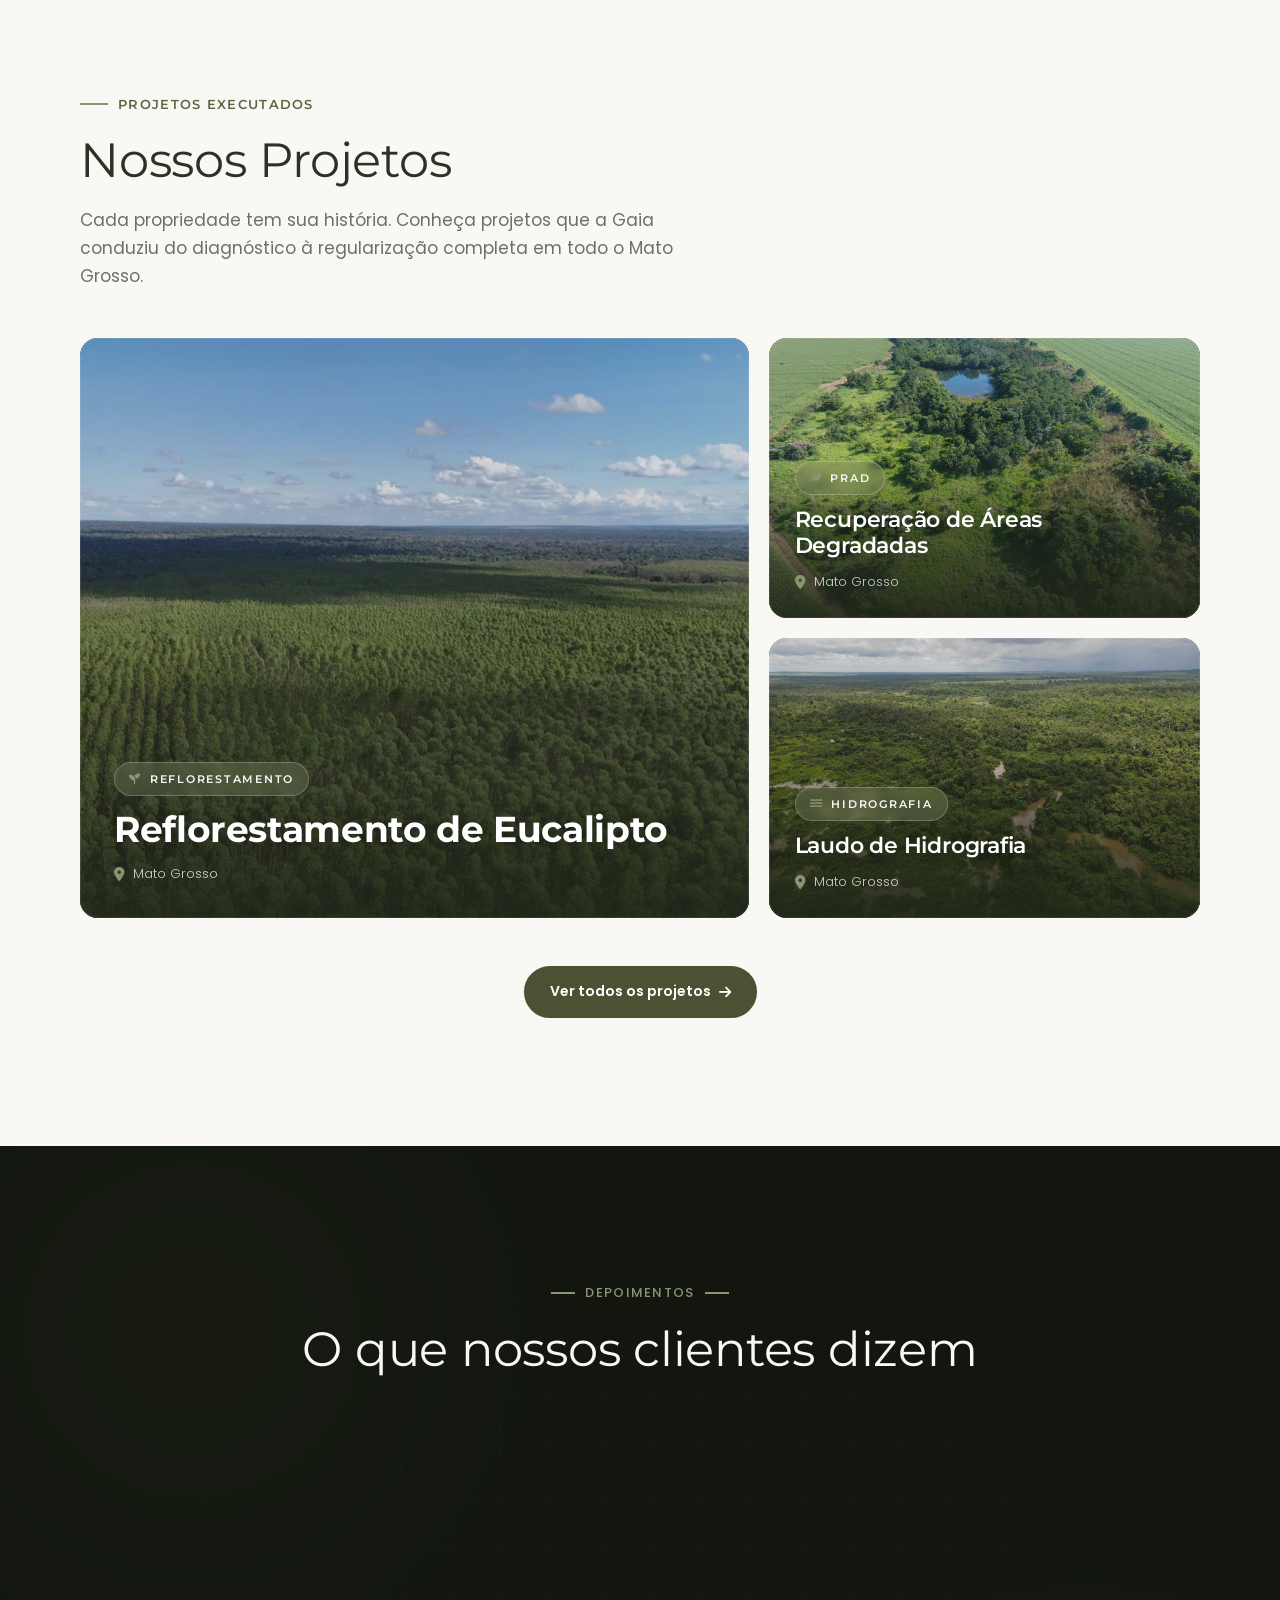
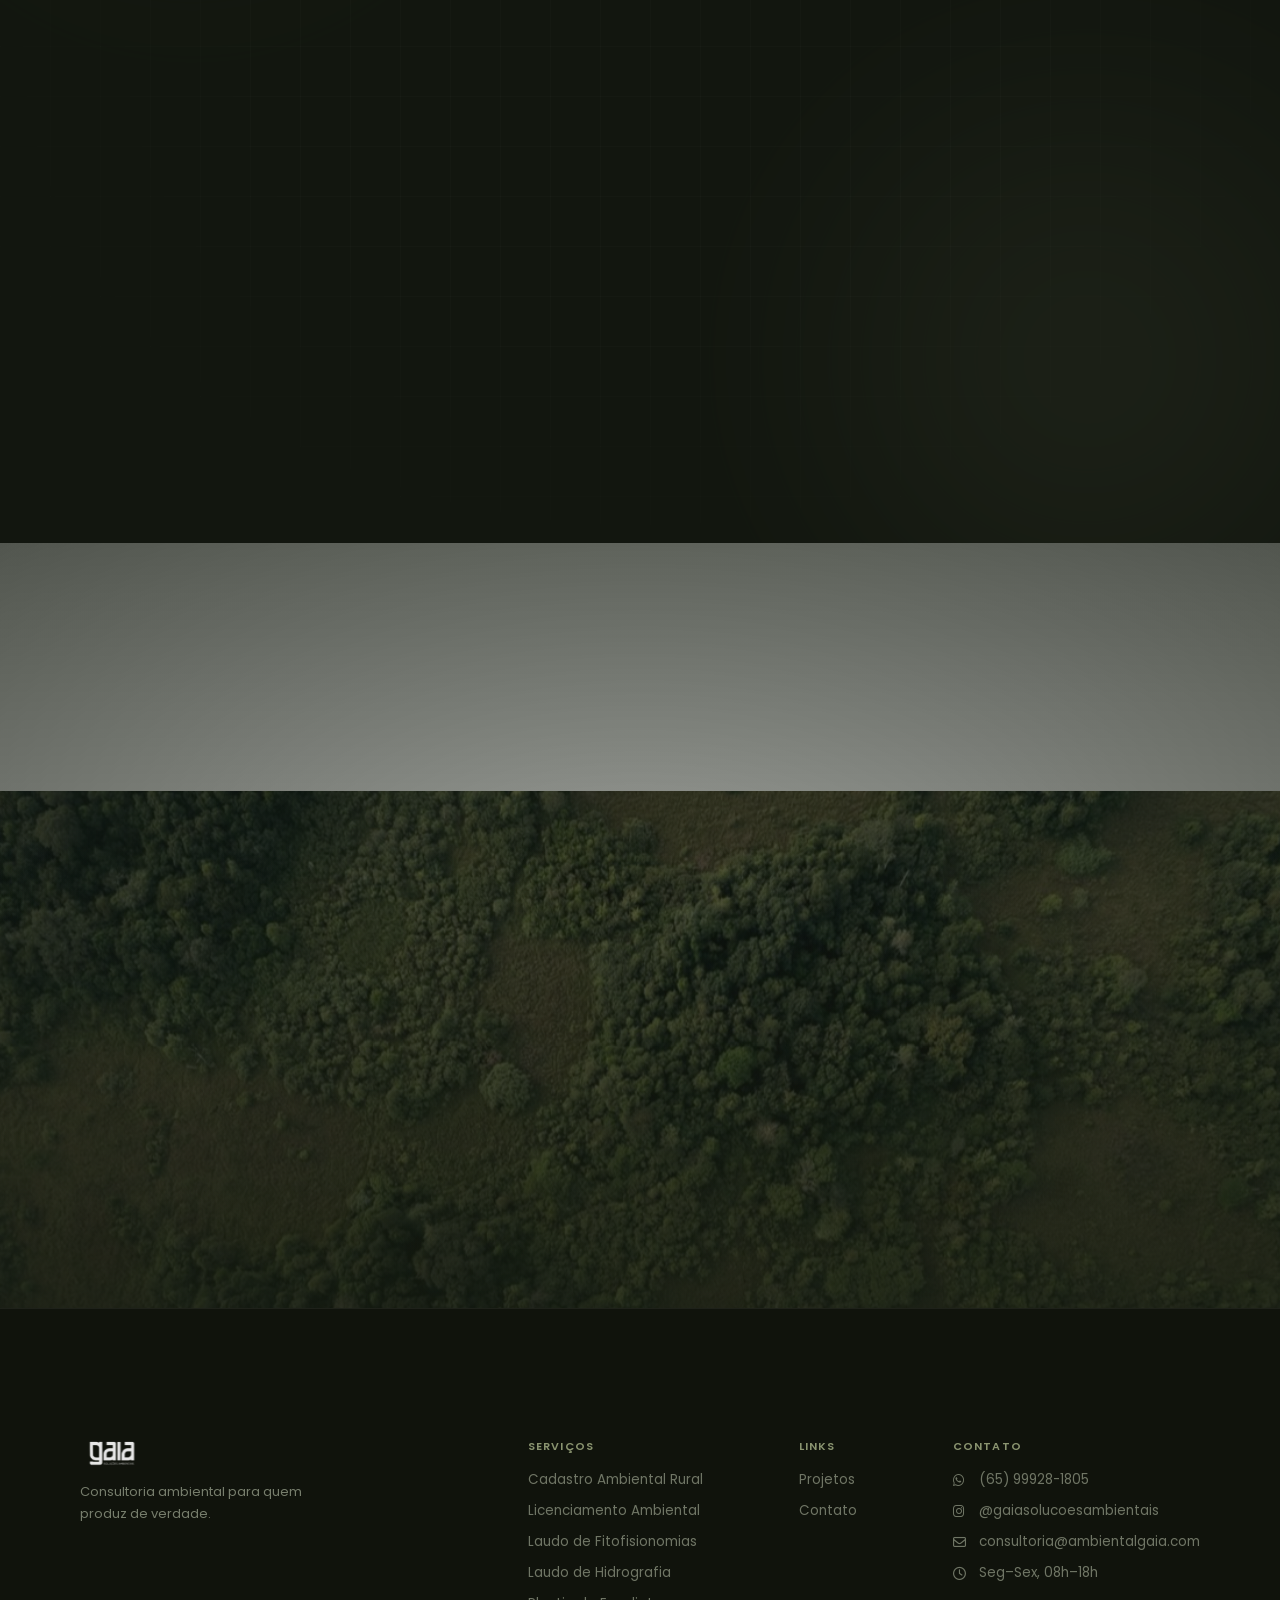
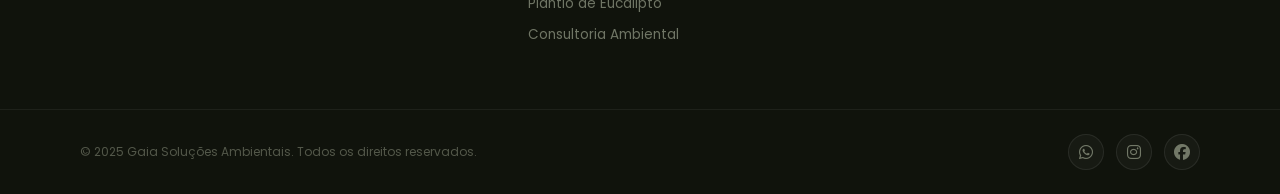
==== commit a8d7a7e5: "Adiciona e-mail de contato no rodapé Co-Authored-By: Claude Sonnet 5 <noreply@anthropic.com>" ====
--- a/index.html
+++ b/index.html
@@ -837,6 +837,11 @@
               </a>
             </li>
             <li>
+              <a href="mailto:consultoria@ambientalgaia.com" class="footer__link">
+                <i class="fa-regular fa-envelope" aria-hidden="true"></i> consultoria@ambientalgaia.com
+              </a>
+            </li>
+            <li>
               <span class="footer__link">
                 <i class="fa-regular fa-clock" aria-hidden="true"></i> Seg–Sex, 08h–18h
               </span>
--- a/Css/style.css
+++ b/Css/style.css
@@ -456,7 +456,6 @@
   font-weight: var(--weight-medium);
   color: var(--color-stone);
   padding: 1.4rem 0;
-  border-bottom: 1px solid rgba(255, 255, 255, 0.05);
   display: flex;
   align-items: center;
   justify-content: space-between;
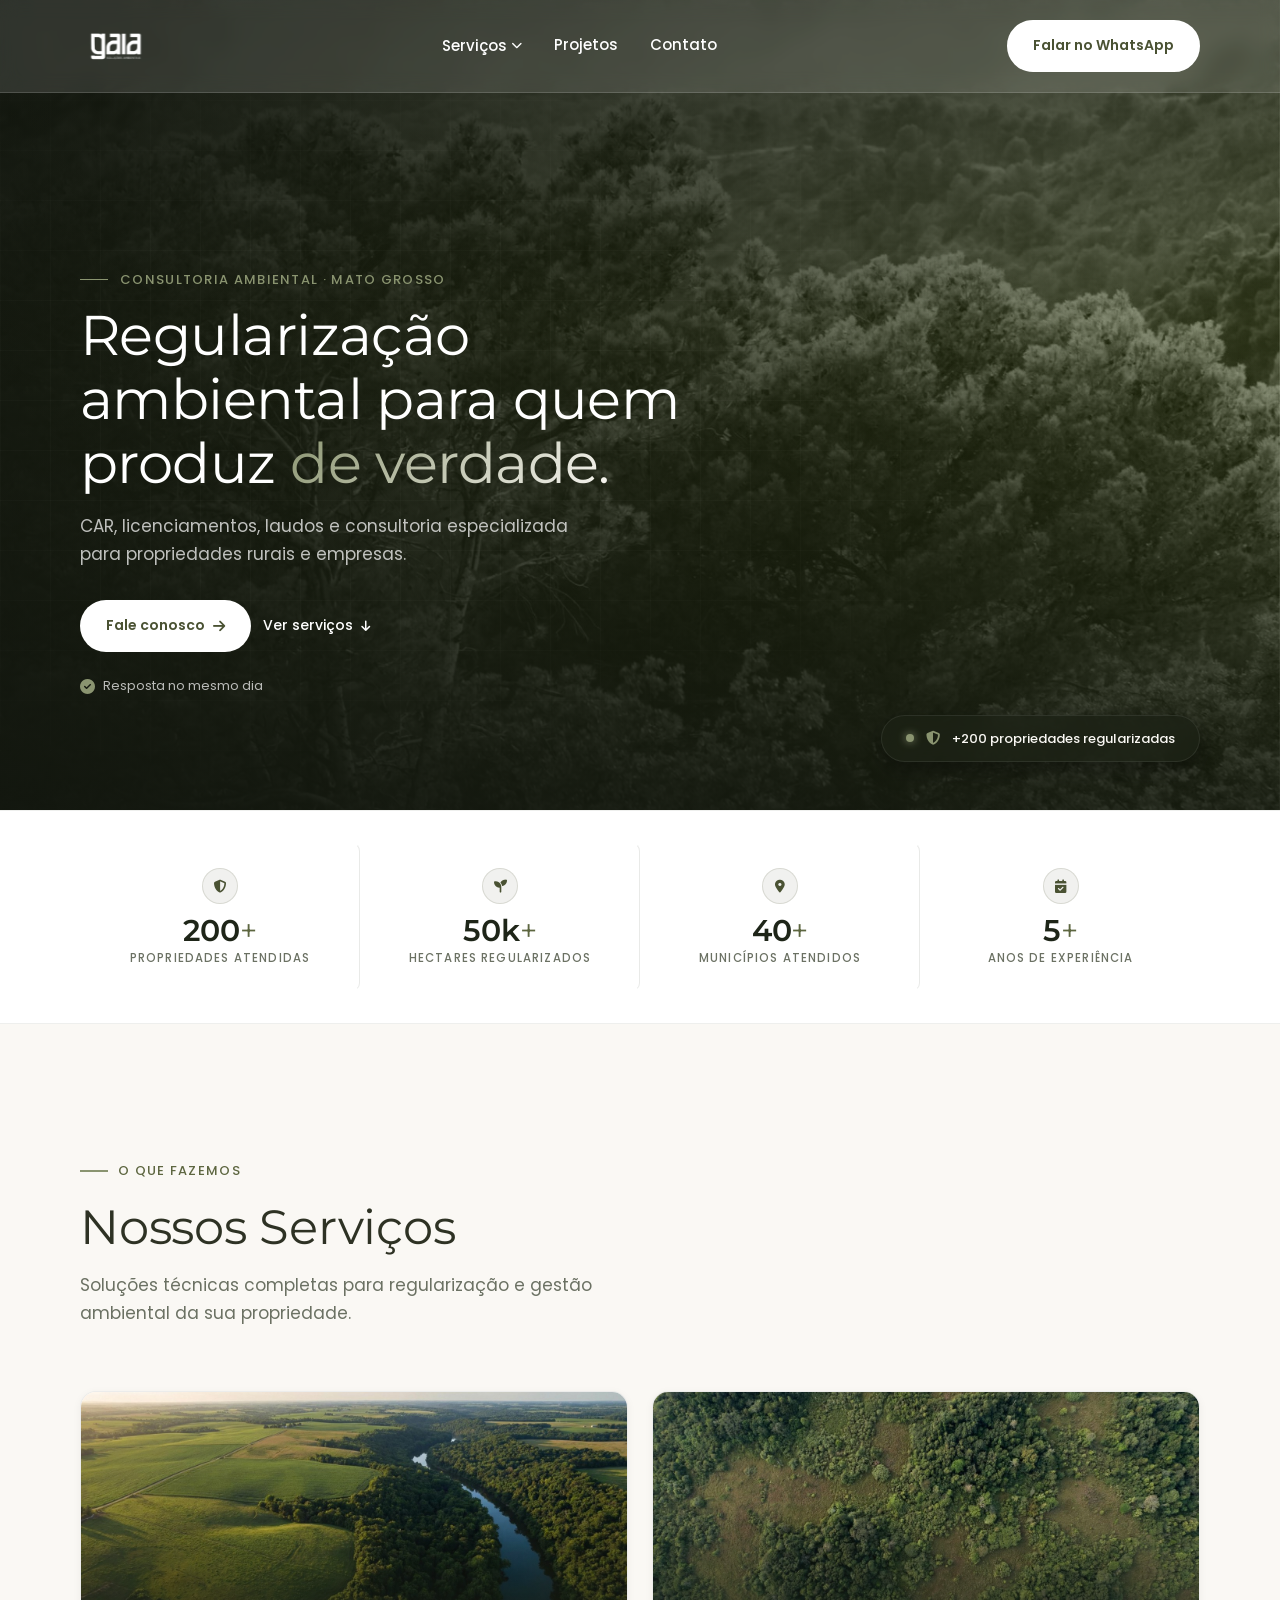
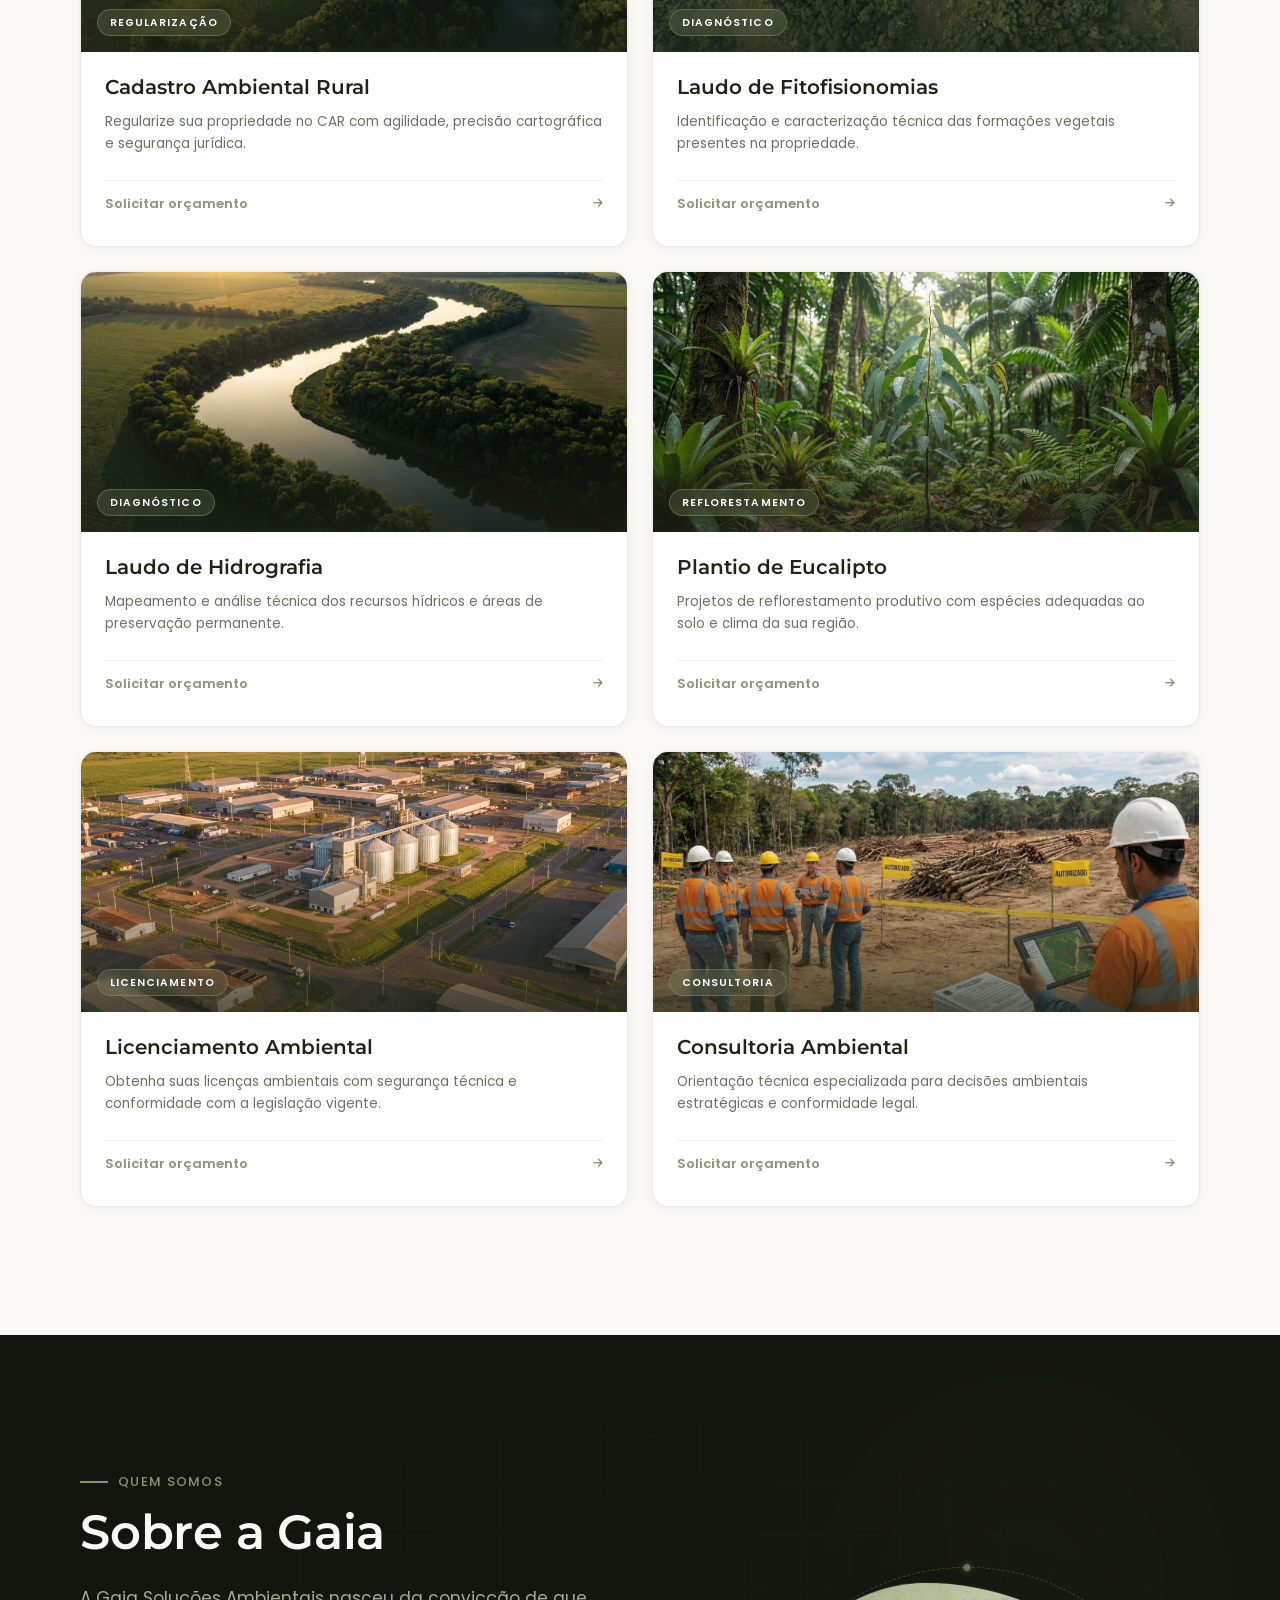
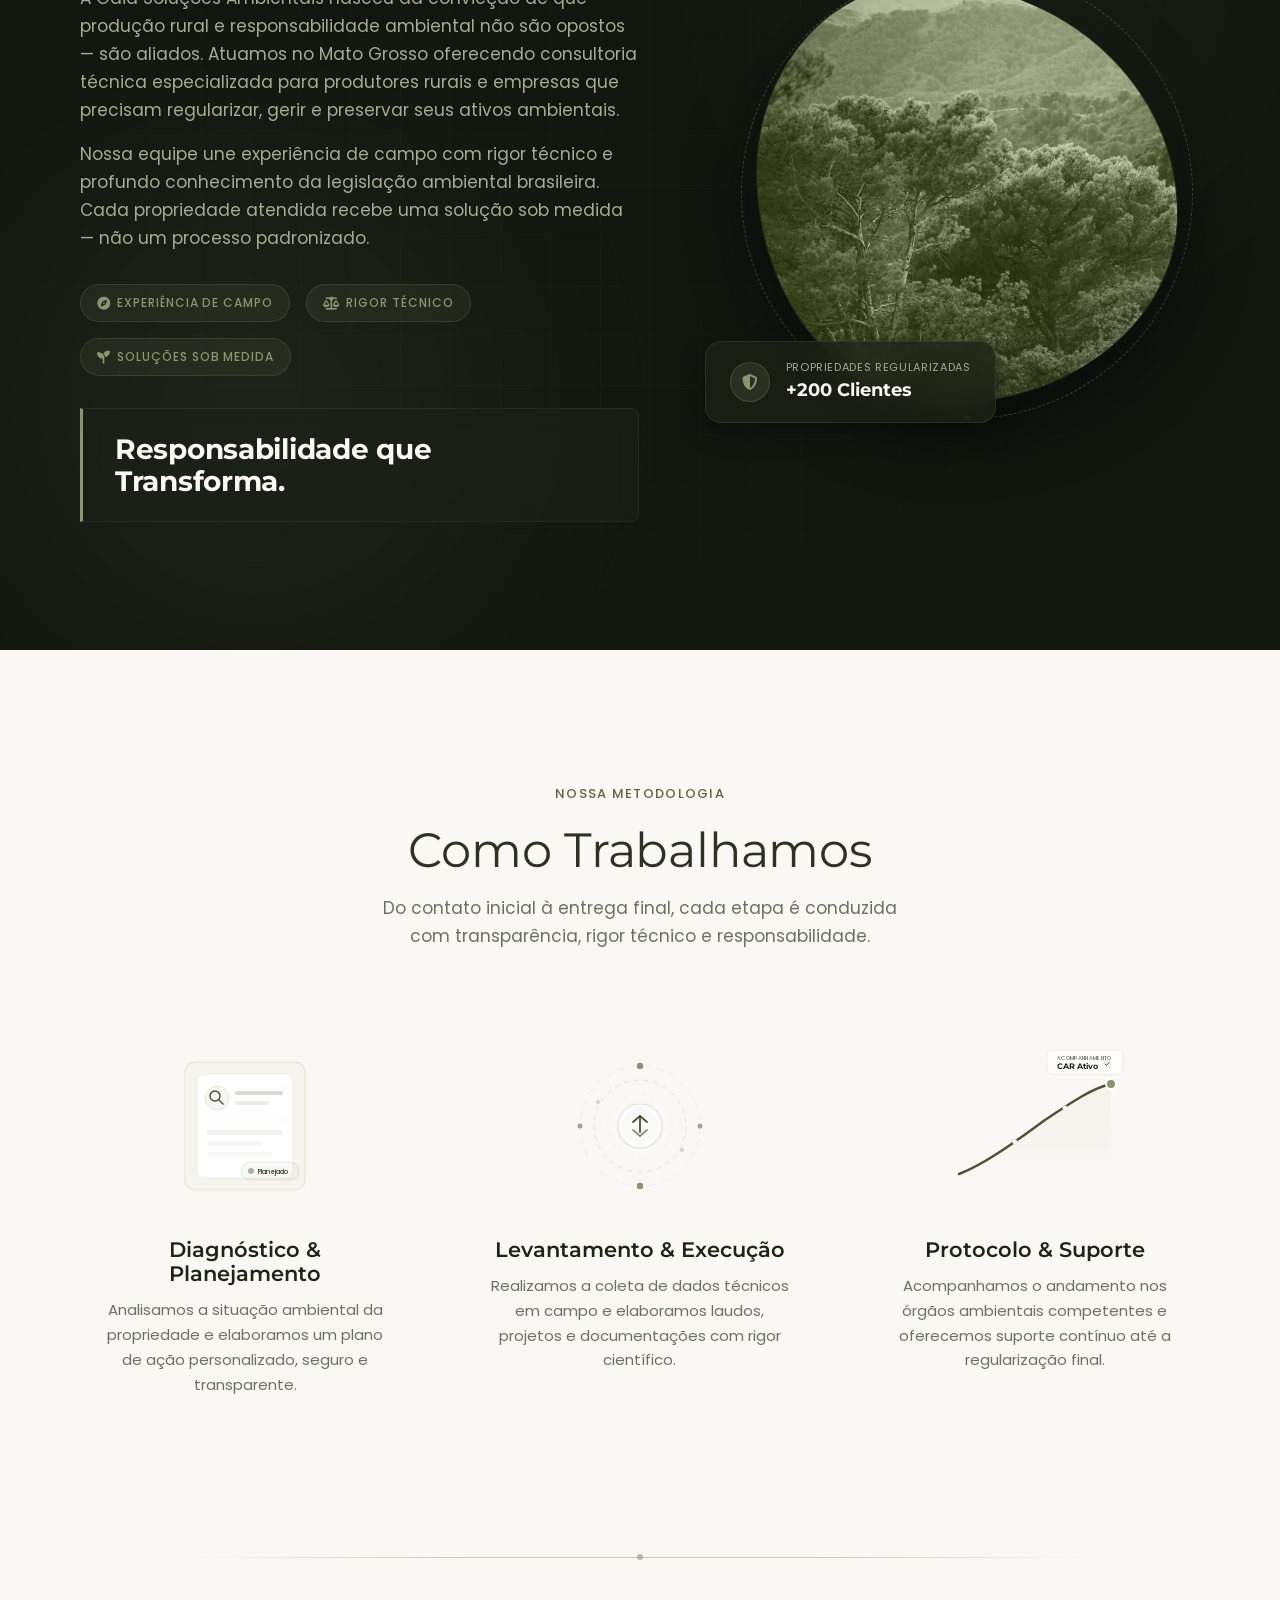
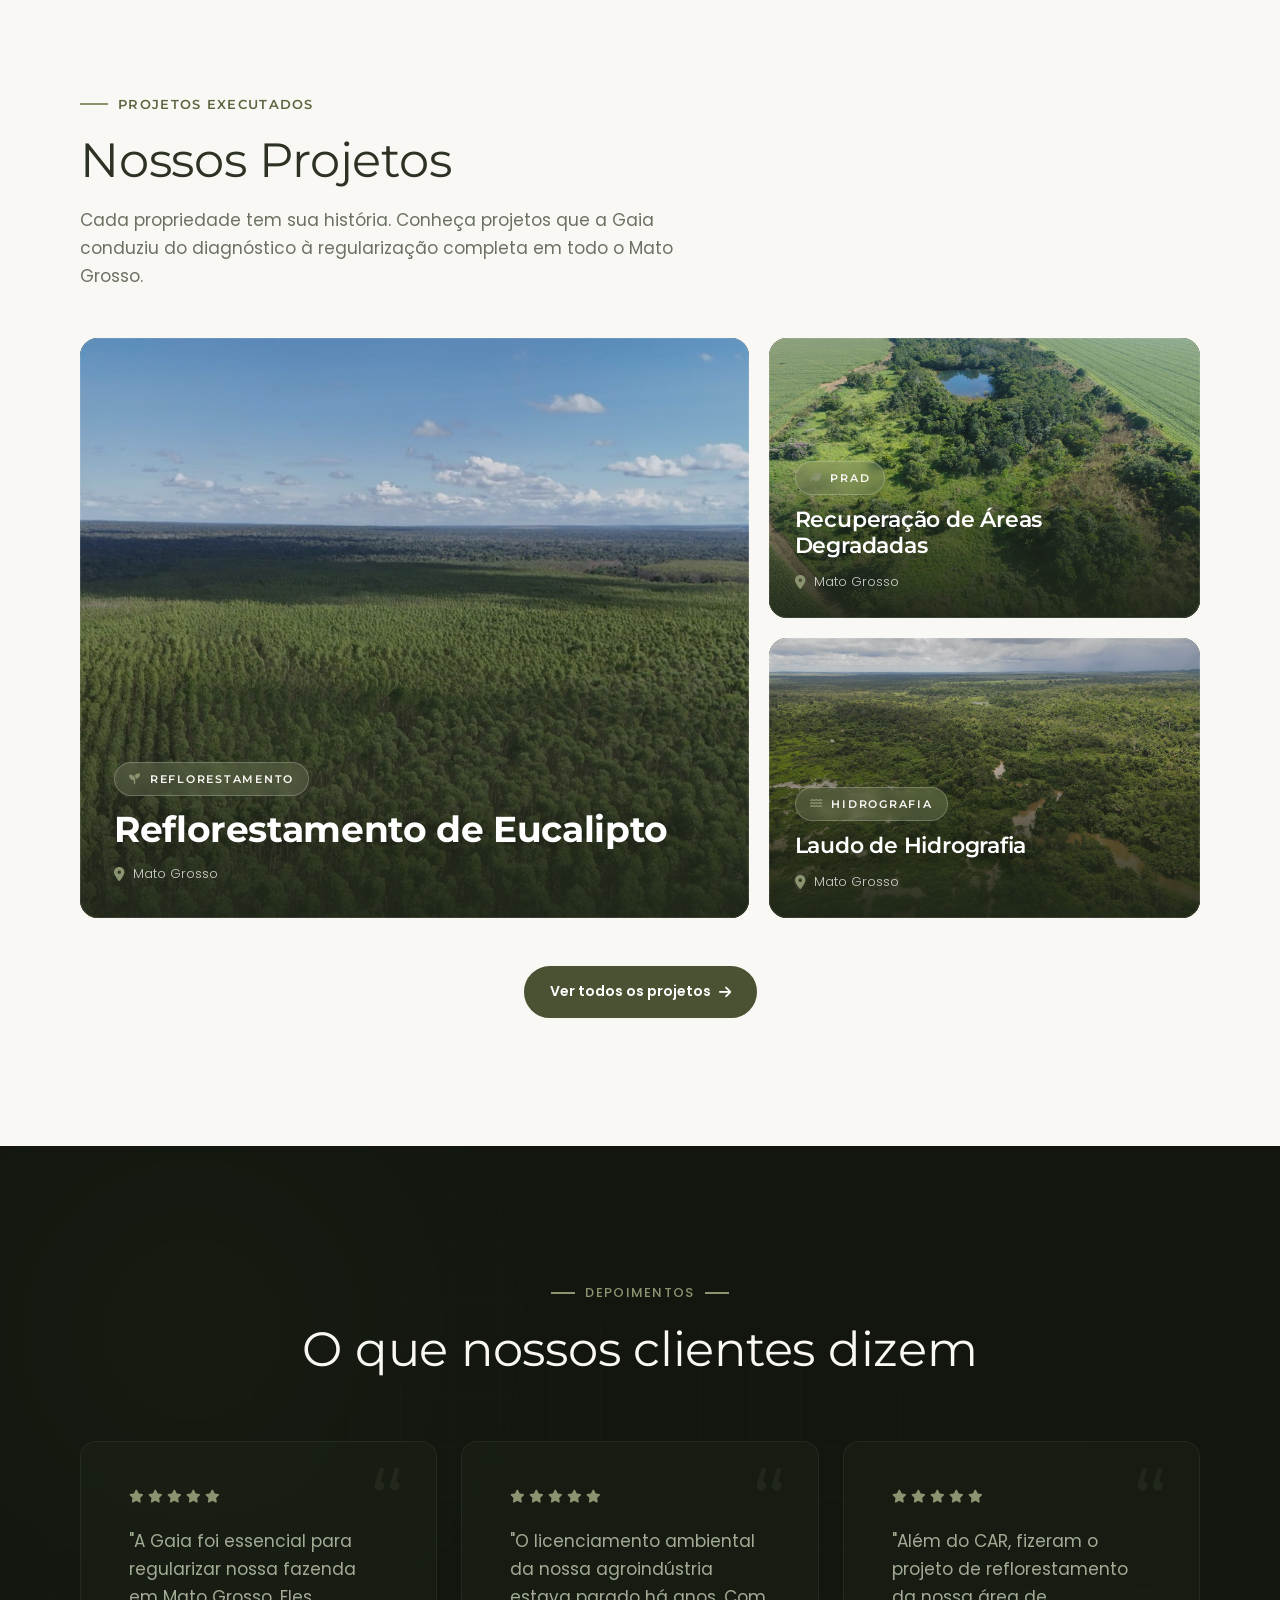
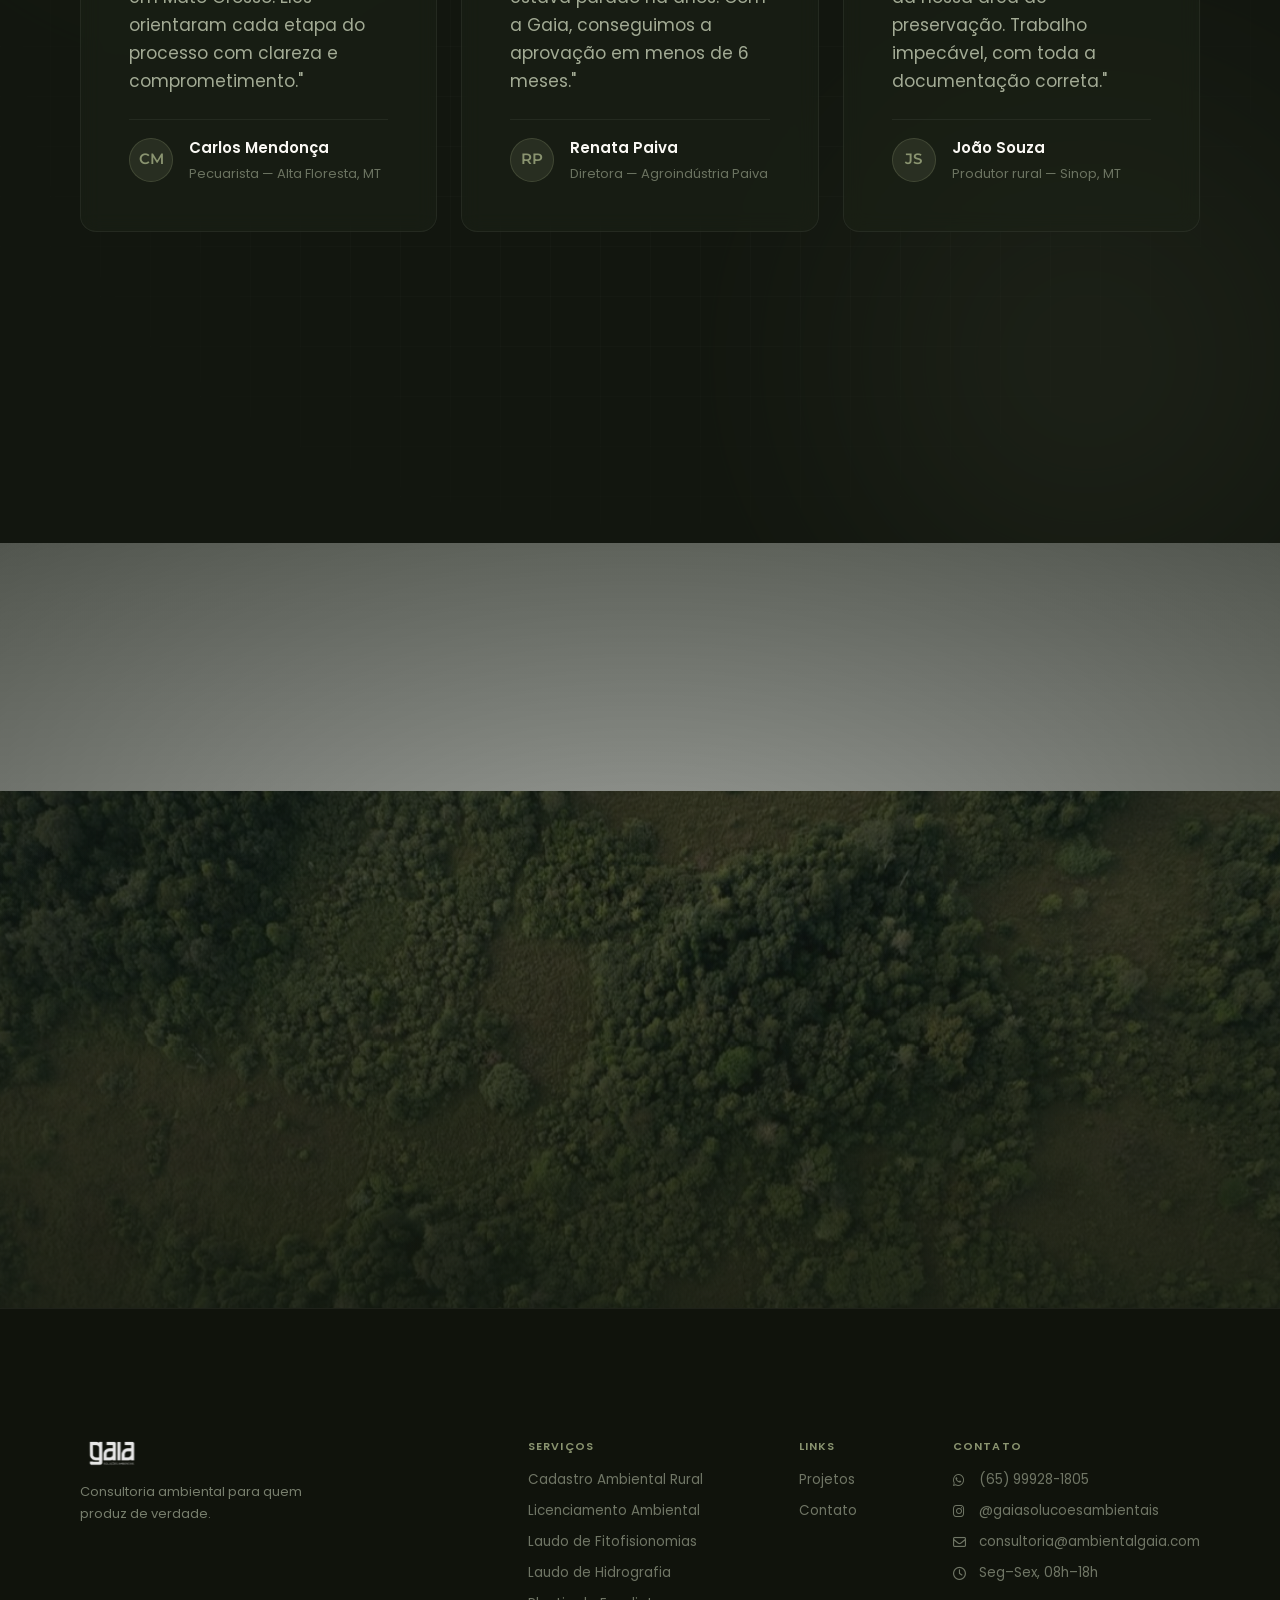
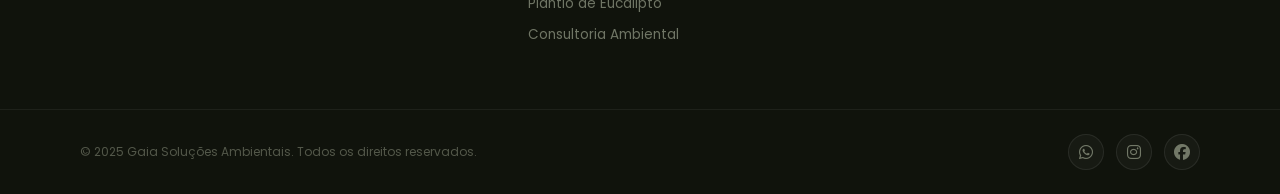
==== commit 98b70771: "Corrige link "Contato" para rolar até o rodapé O link apontava para "contato/", uma página que não e" ====
--- a/index.html
+++ b/index.html
@@ -77,7 +77,7 @@
             </ul>
           </li>
           <li class="navbar__item"><a href="projetos/" class="navbar__link">Projetos</a></li>
-          <li class="navbar__item"><a href="contato/" class="navbar__link">Contato</a></li>
+          <li class="navbar__item"><a href="#contato" class="navbar__link">Contato</a></li>
         </ul>
       </nav>
 
@@ -793,7 +793,7 @@
   <!-- =====================
        FOOTER
   ===================== -->
-  <footer class="footer">
+  <footer class="footer" id="contato">
     <div class="container footer__container">
 
       <div class="footer__brand">
@@ -818,7 +818,7 @@
           <h4 class="footer__col-title">Links</h4>
           <ul class="footer__links">
             <li><a href="projetos/" class="footer__link">Projetos</a></li>
-            <li><a href="contato/" class="footer__link">Contato</a></li>
+            <li><a href="#contato" class="footer__link">Contato</a></li>
           </ul>
         </div>
 
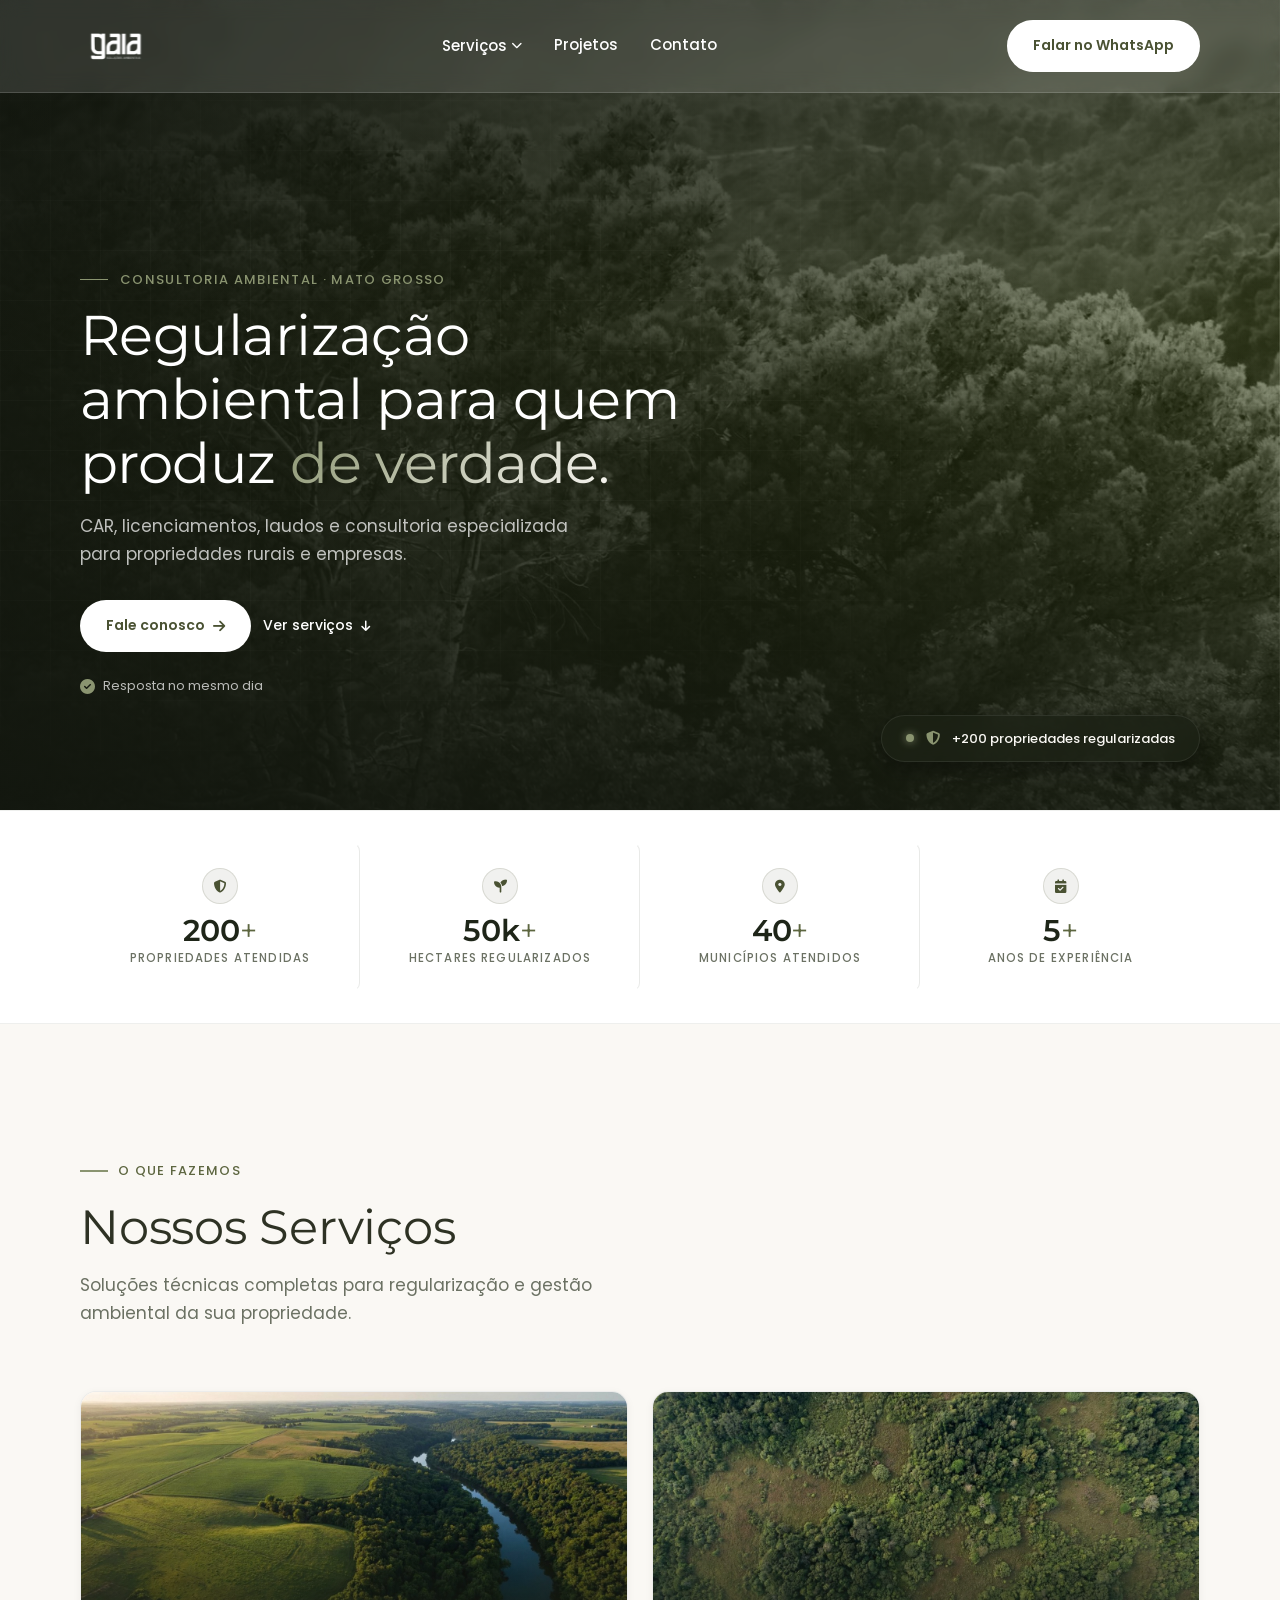
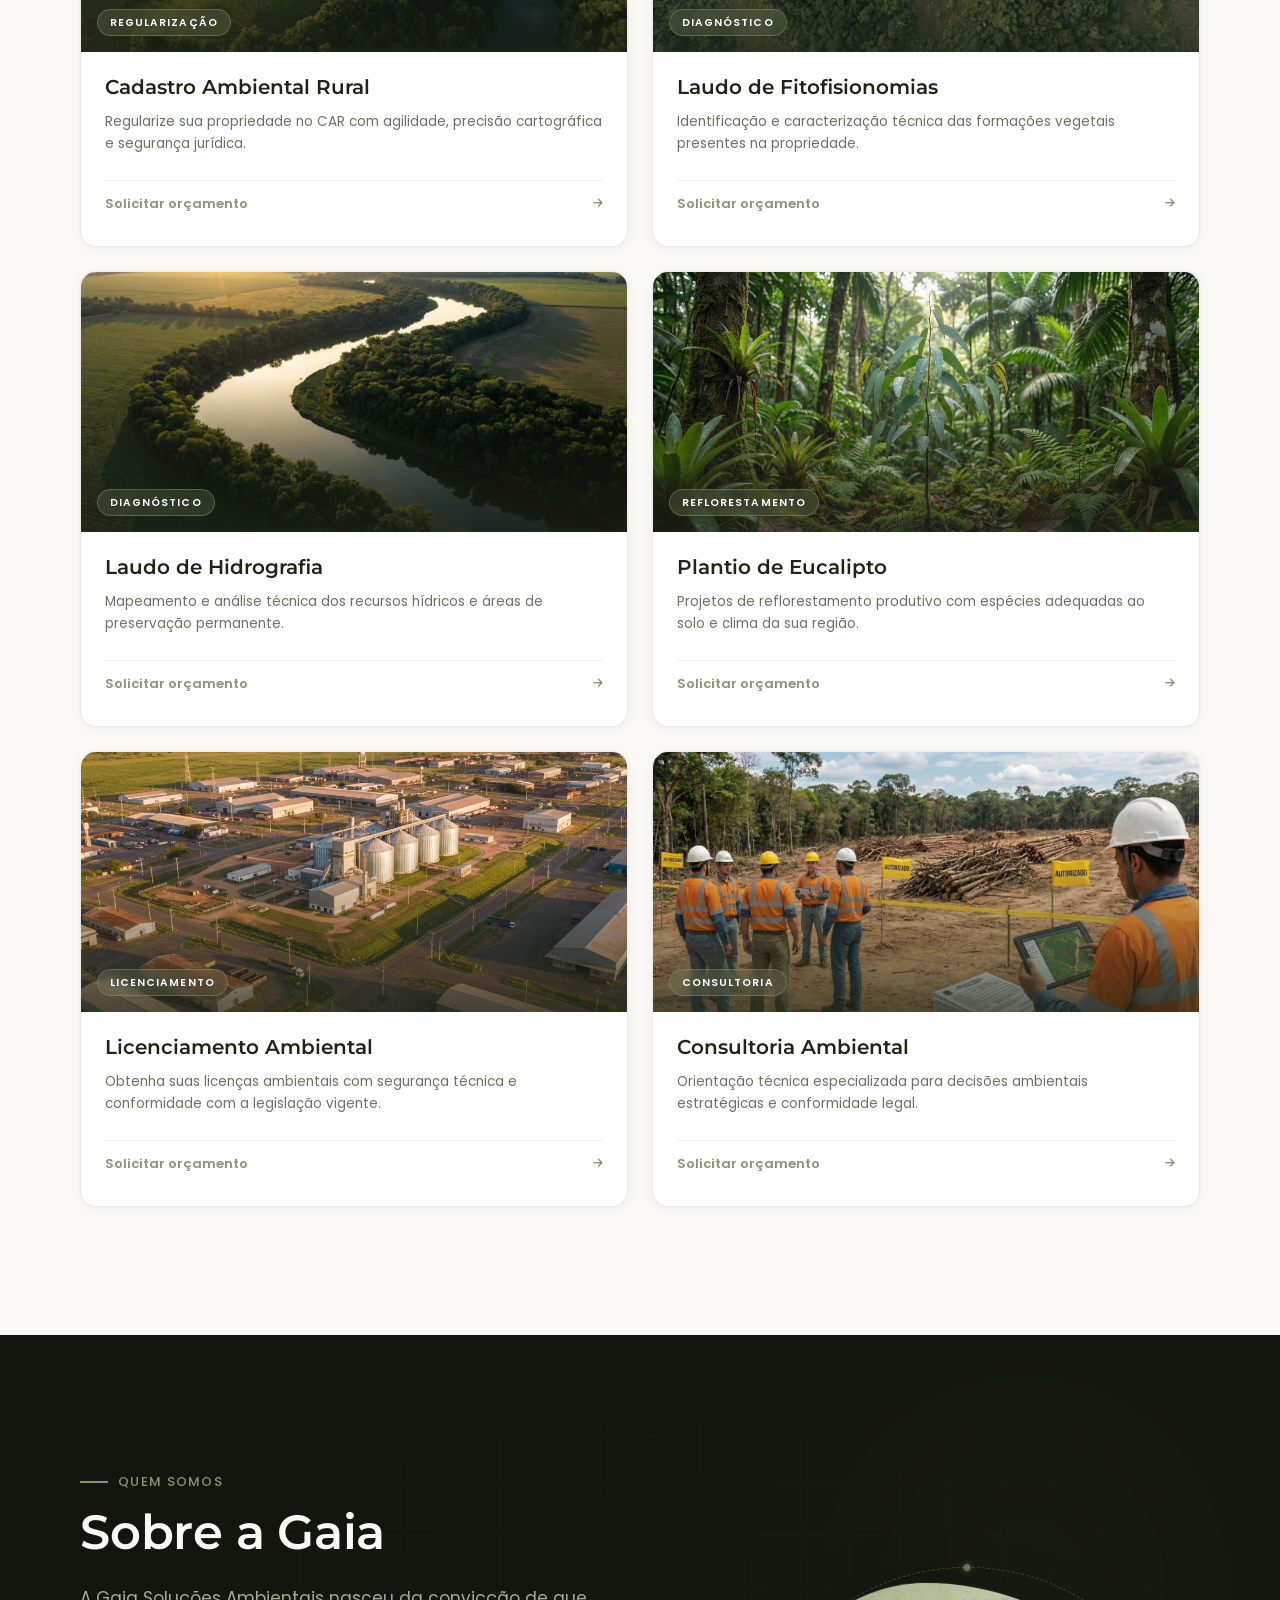
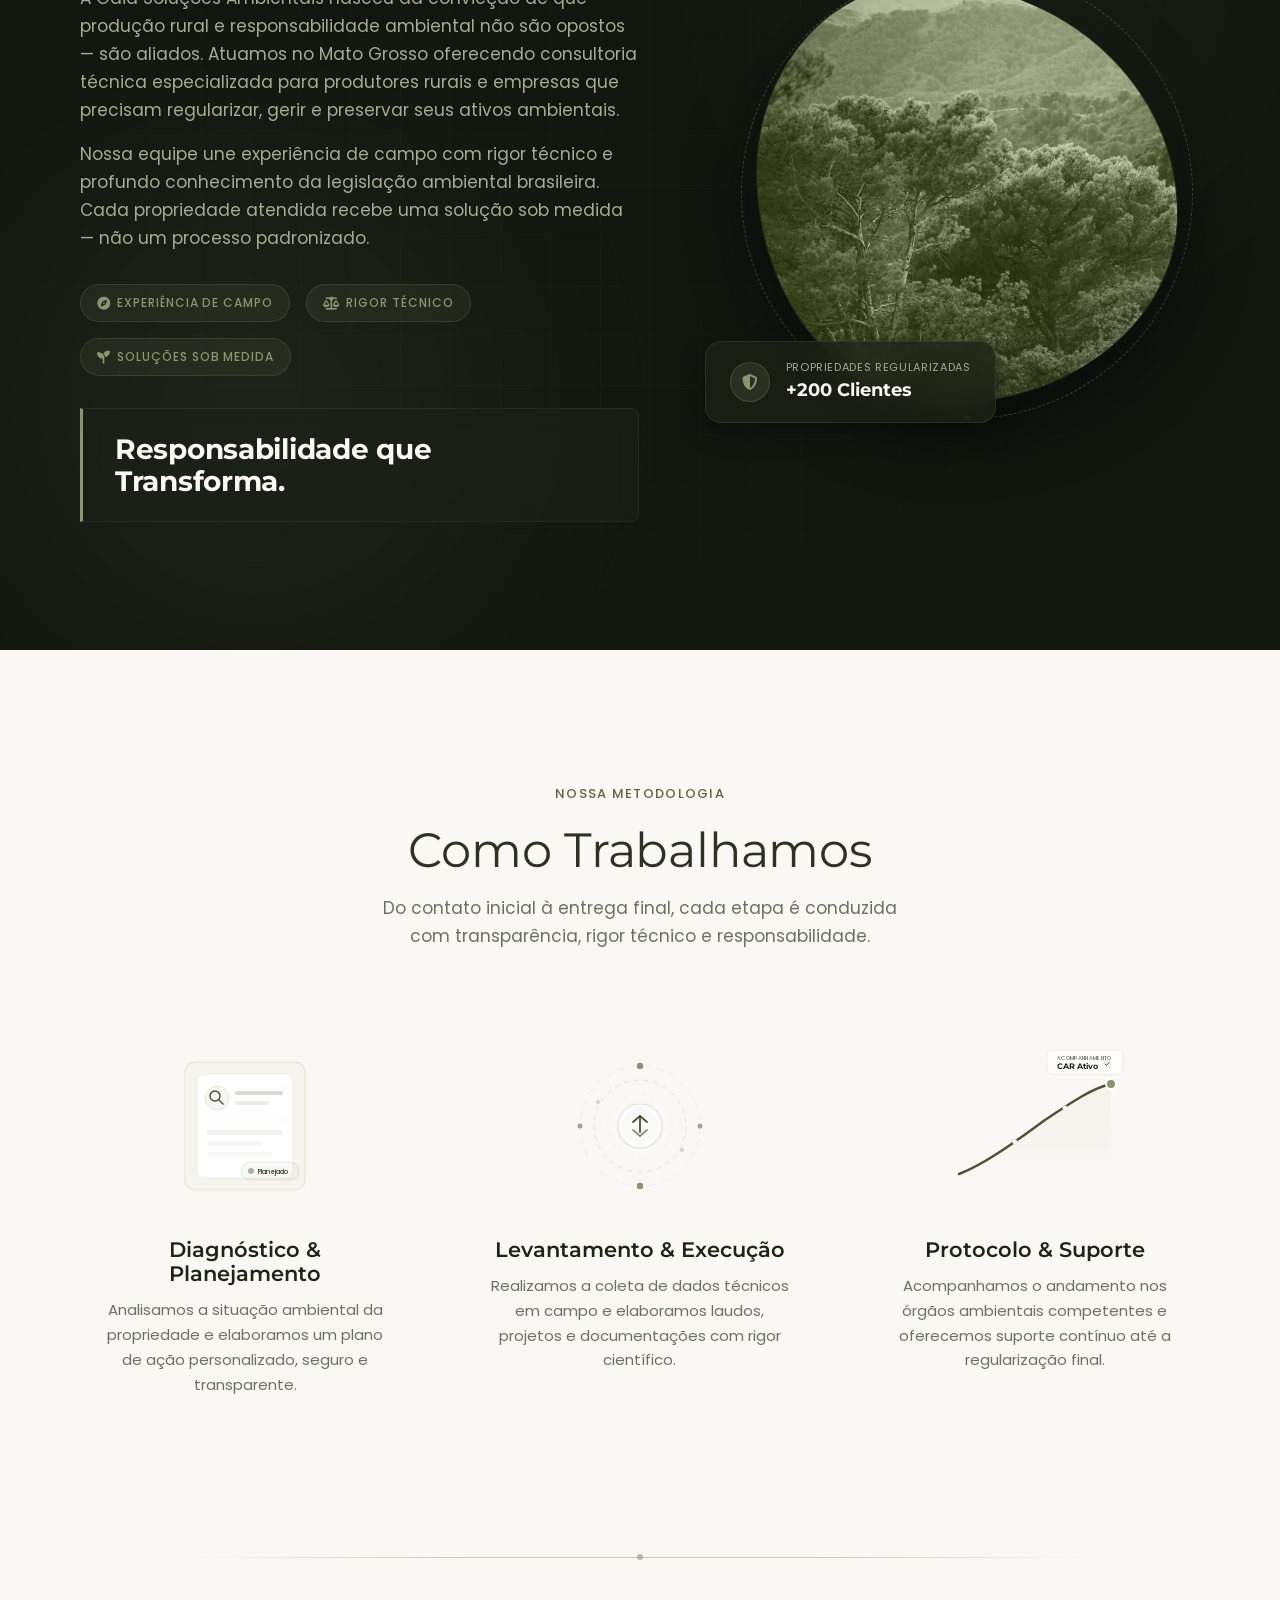
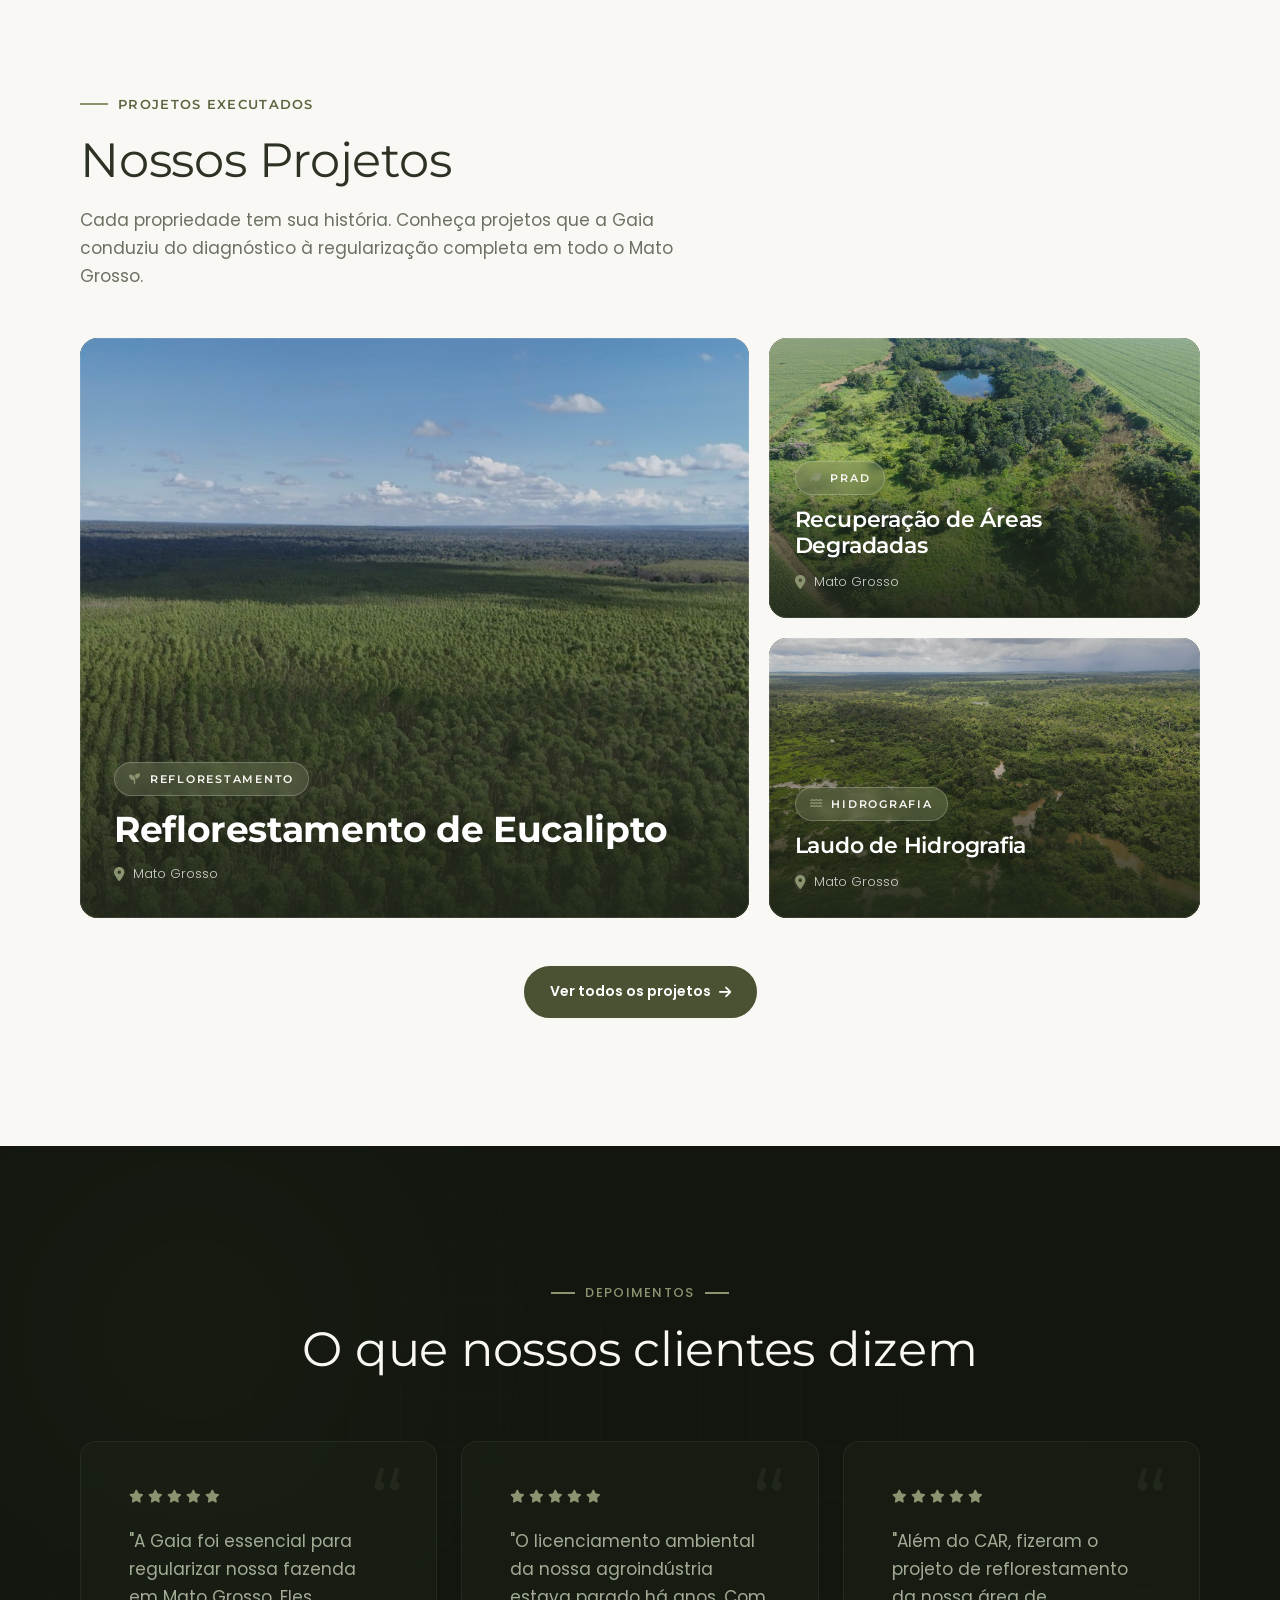
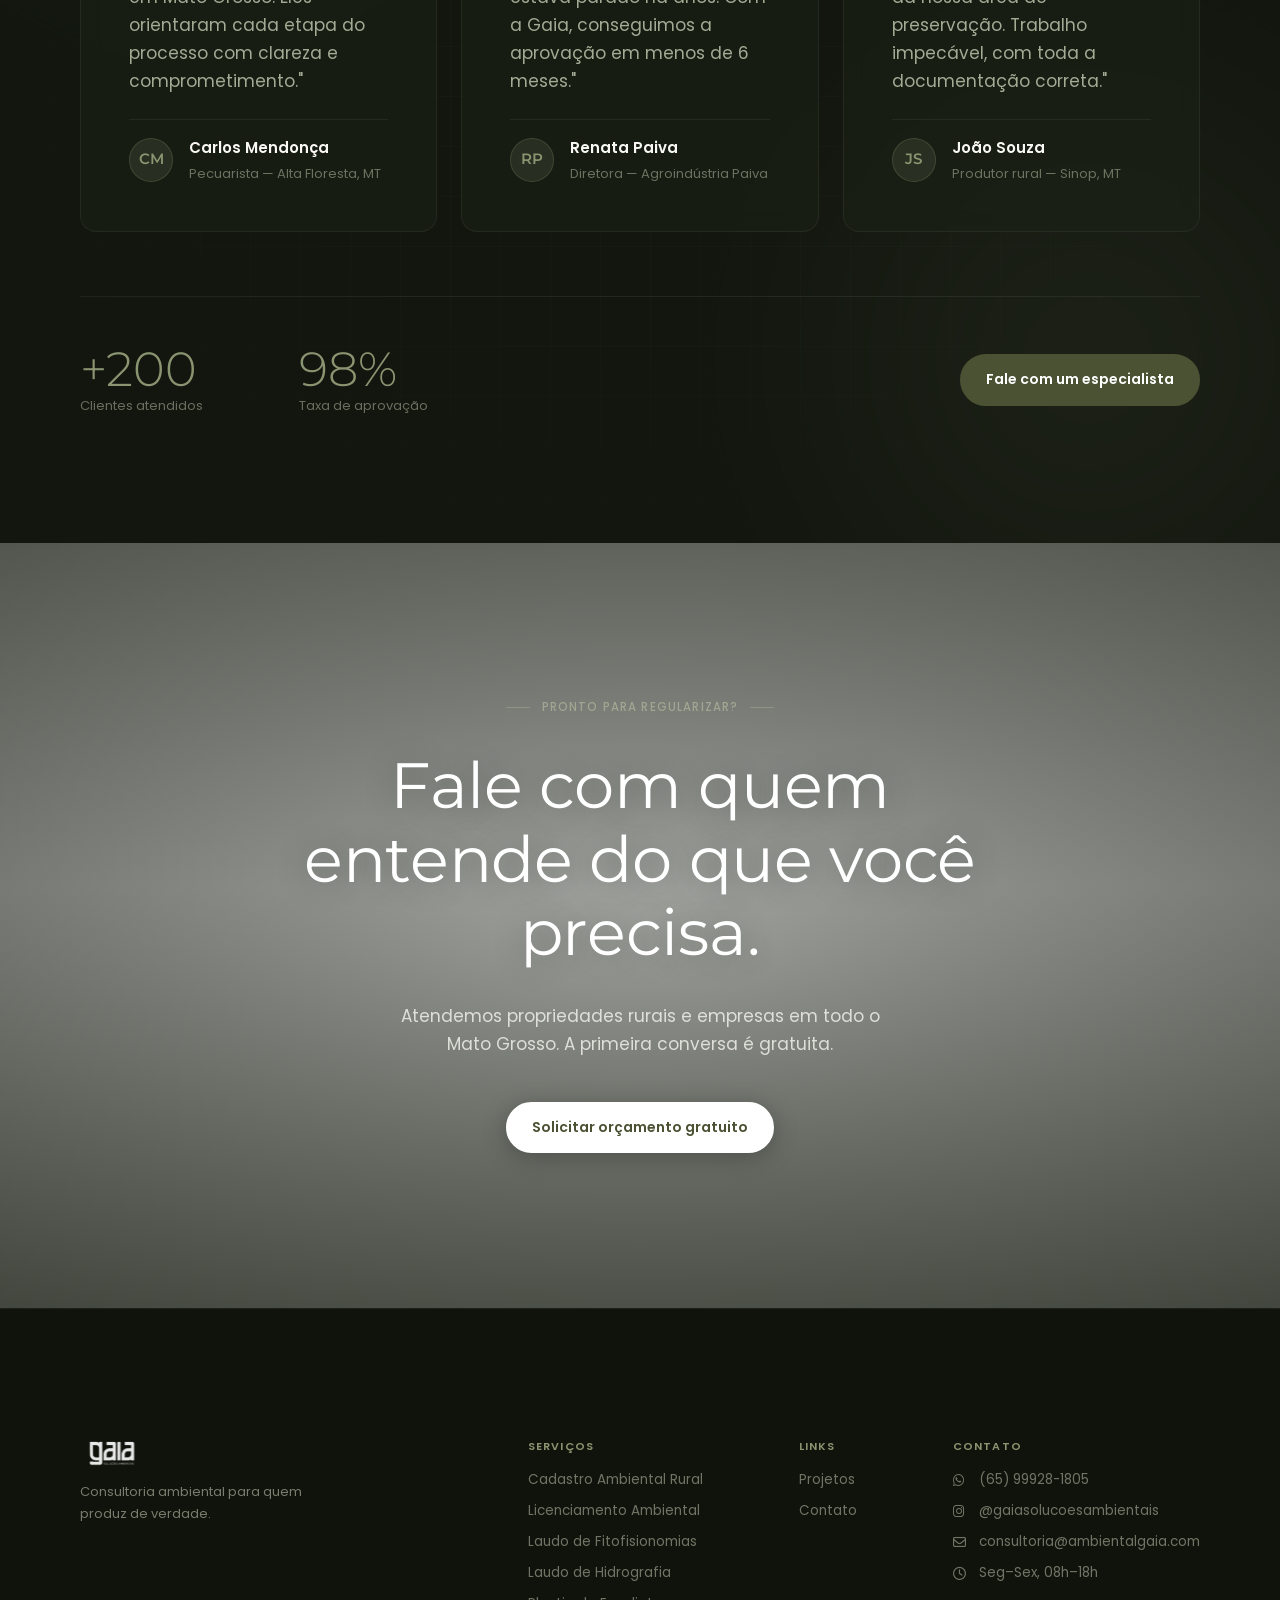
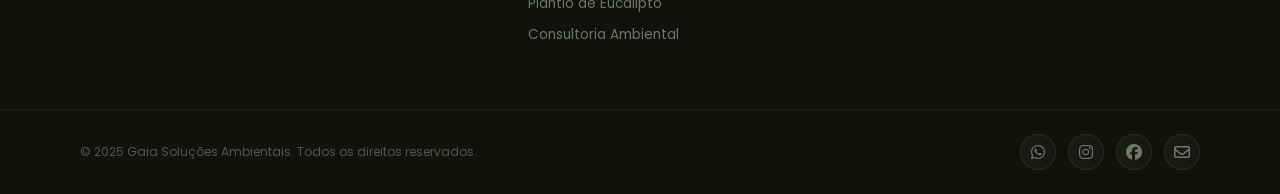
==== commit fa5d2607: "Adiciona ícone de e-mail nos ícones sociais do rodapé Inclui um link mailto ao lado dos ícones de Wh" ====
--- a/index.html
+++ b/index.html
@@ -868,6 +868,9 @@
             target="_blank" rel="noopener noreferrer">
             <i class="fa-brands fa-facebook" aria-hidden="true"></i>
           </a>
+          <a href="mailto:consultoria@ambientalgaia.com" class="footer__social-link" aria-label="E-mail">
+            <i class="fa-regular fa-envelope" aria-hidden="true"></i>
+          </a>
         </div>
       </div>
     </div>
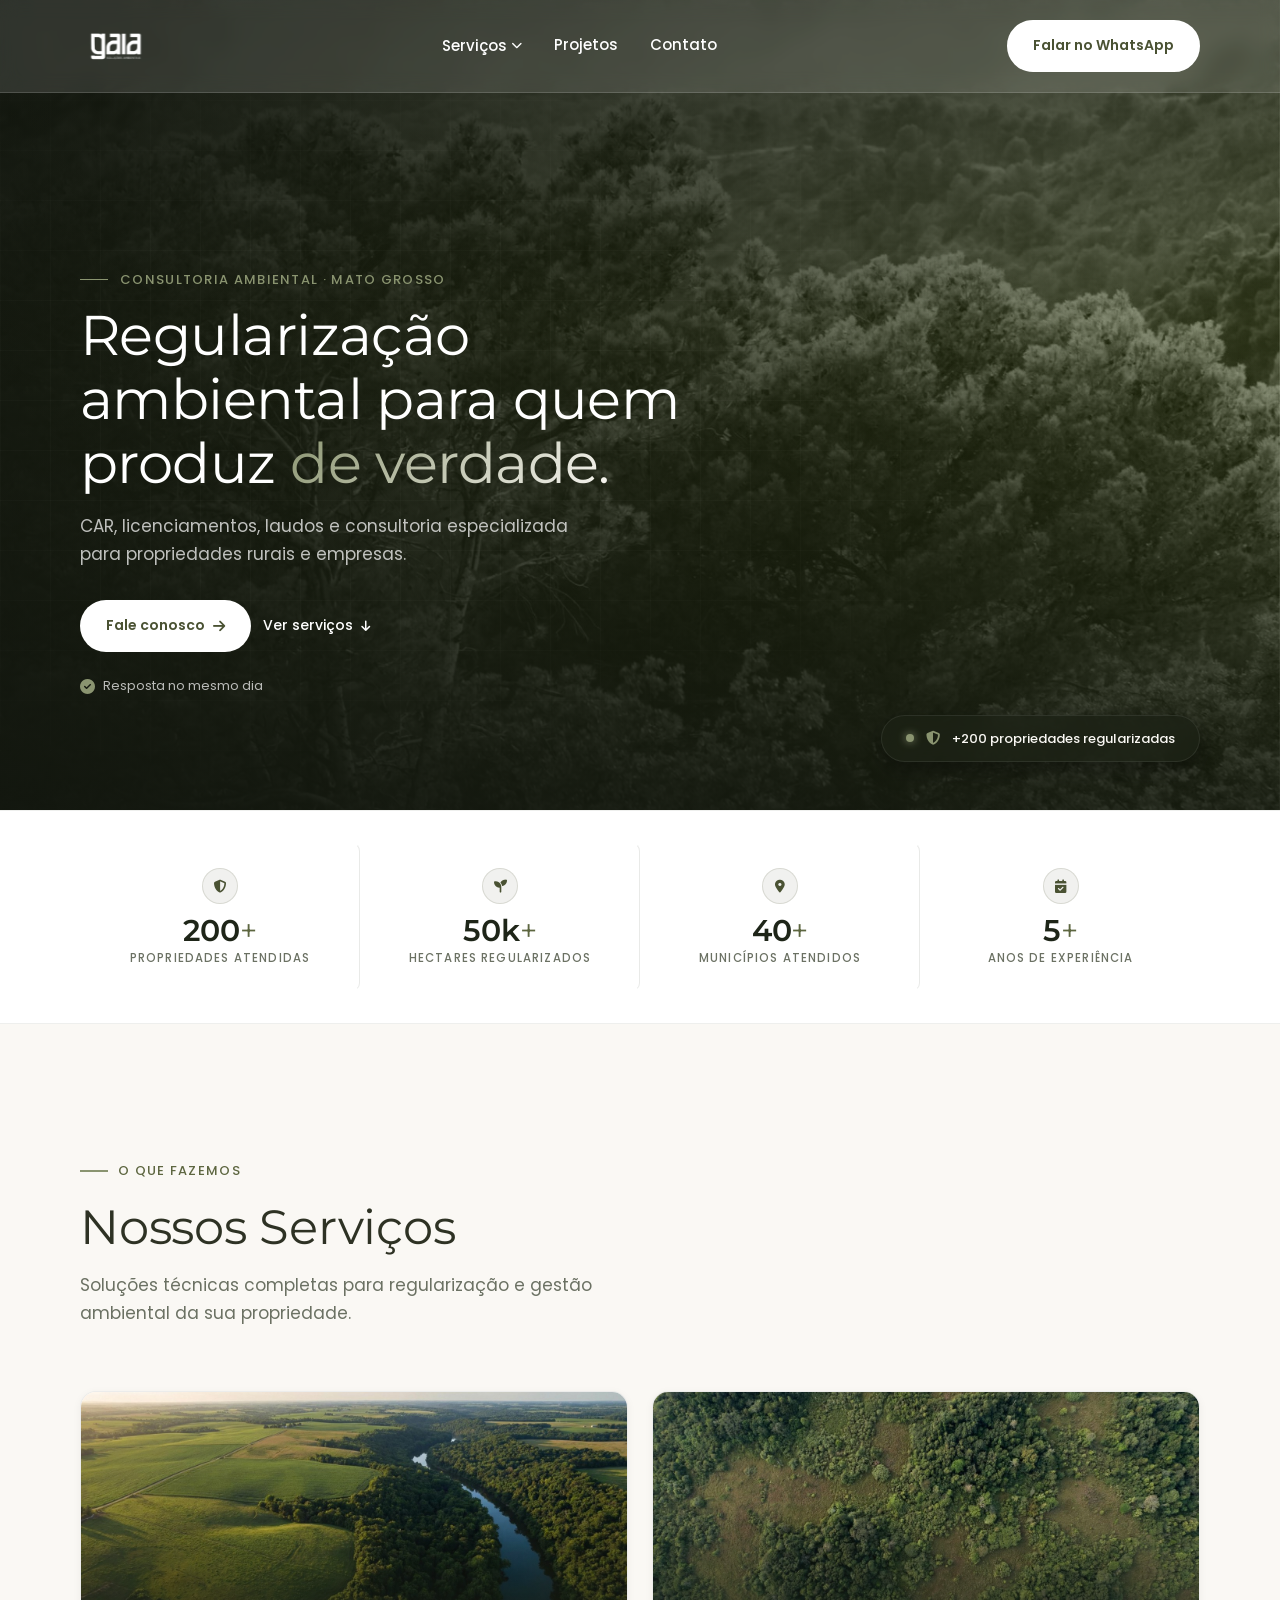
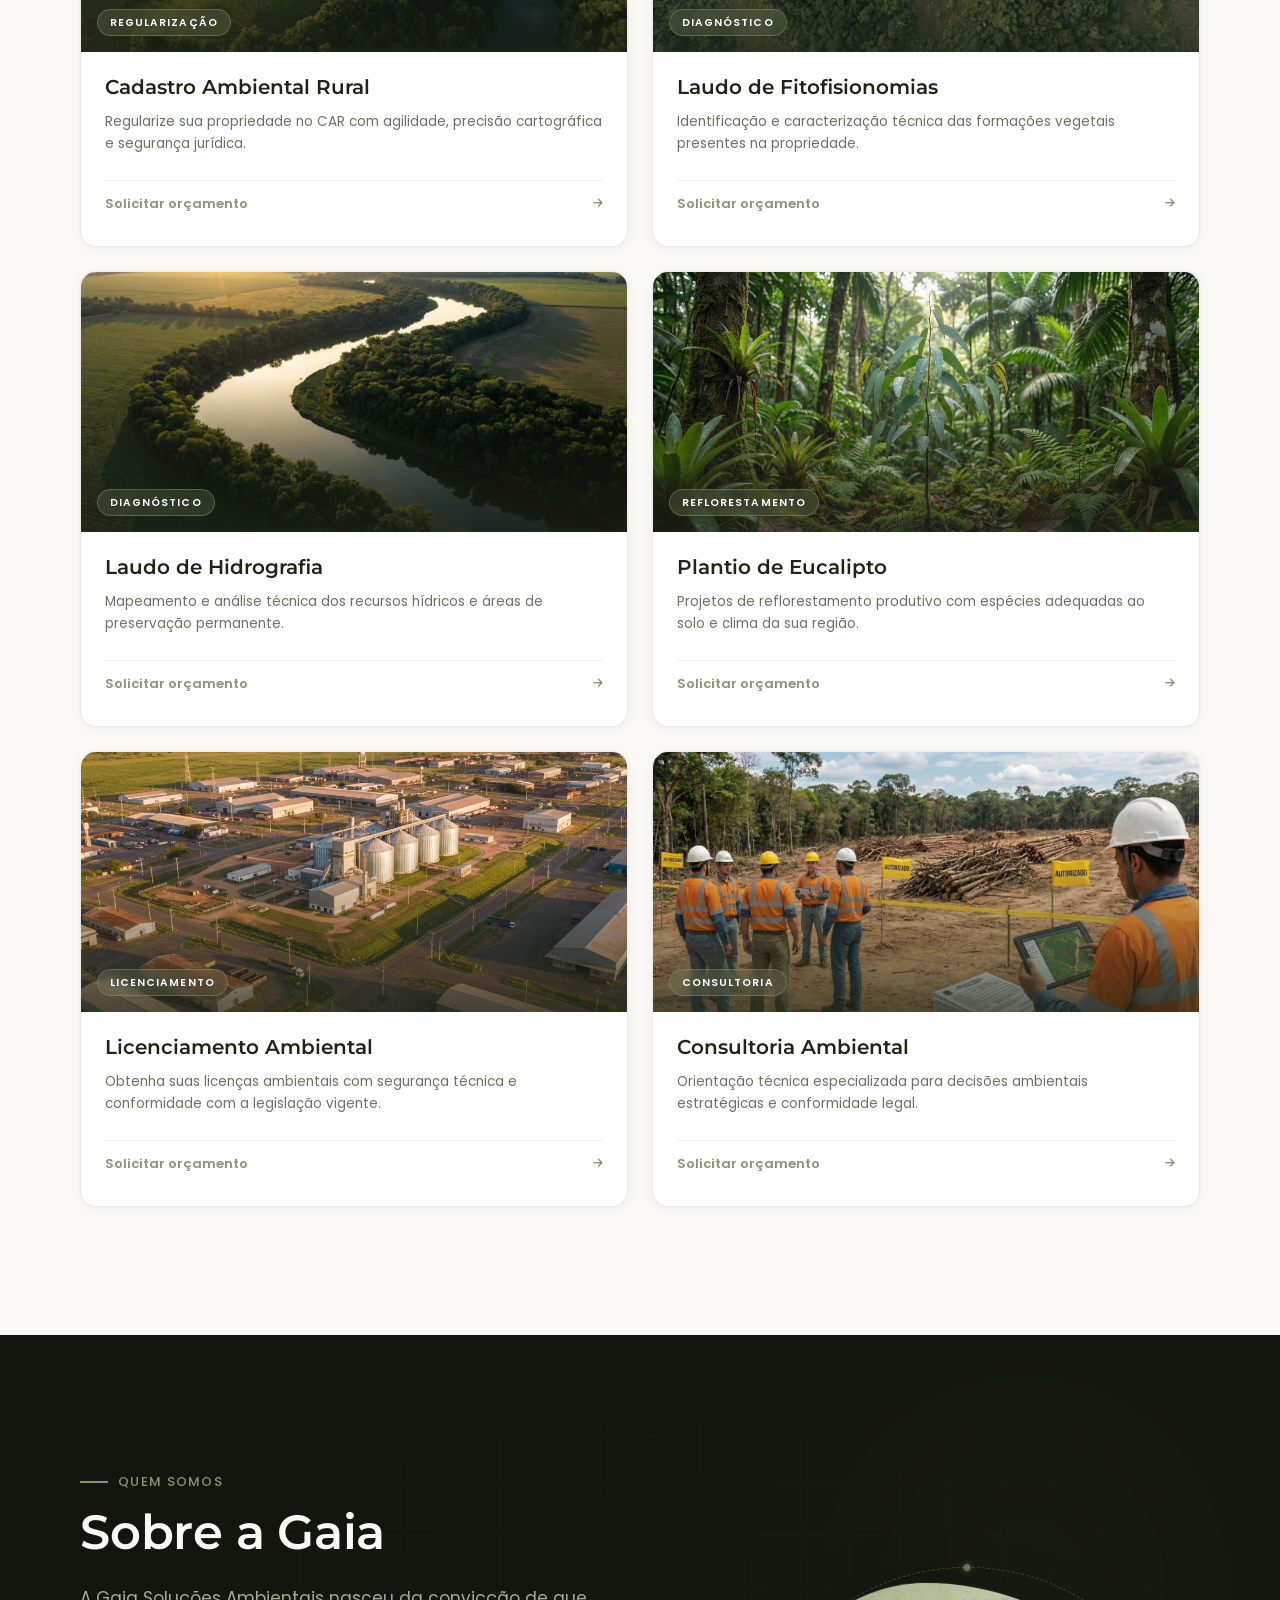
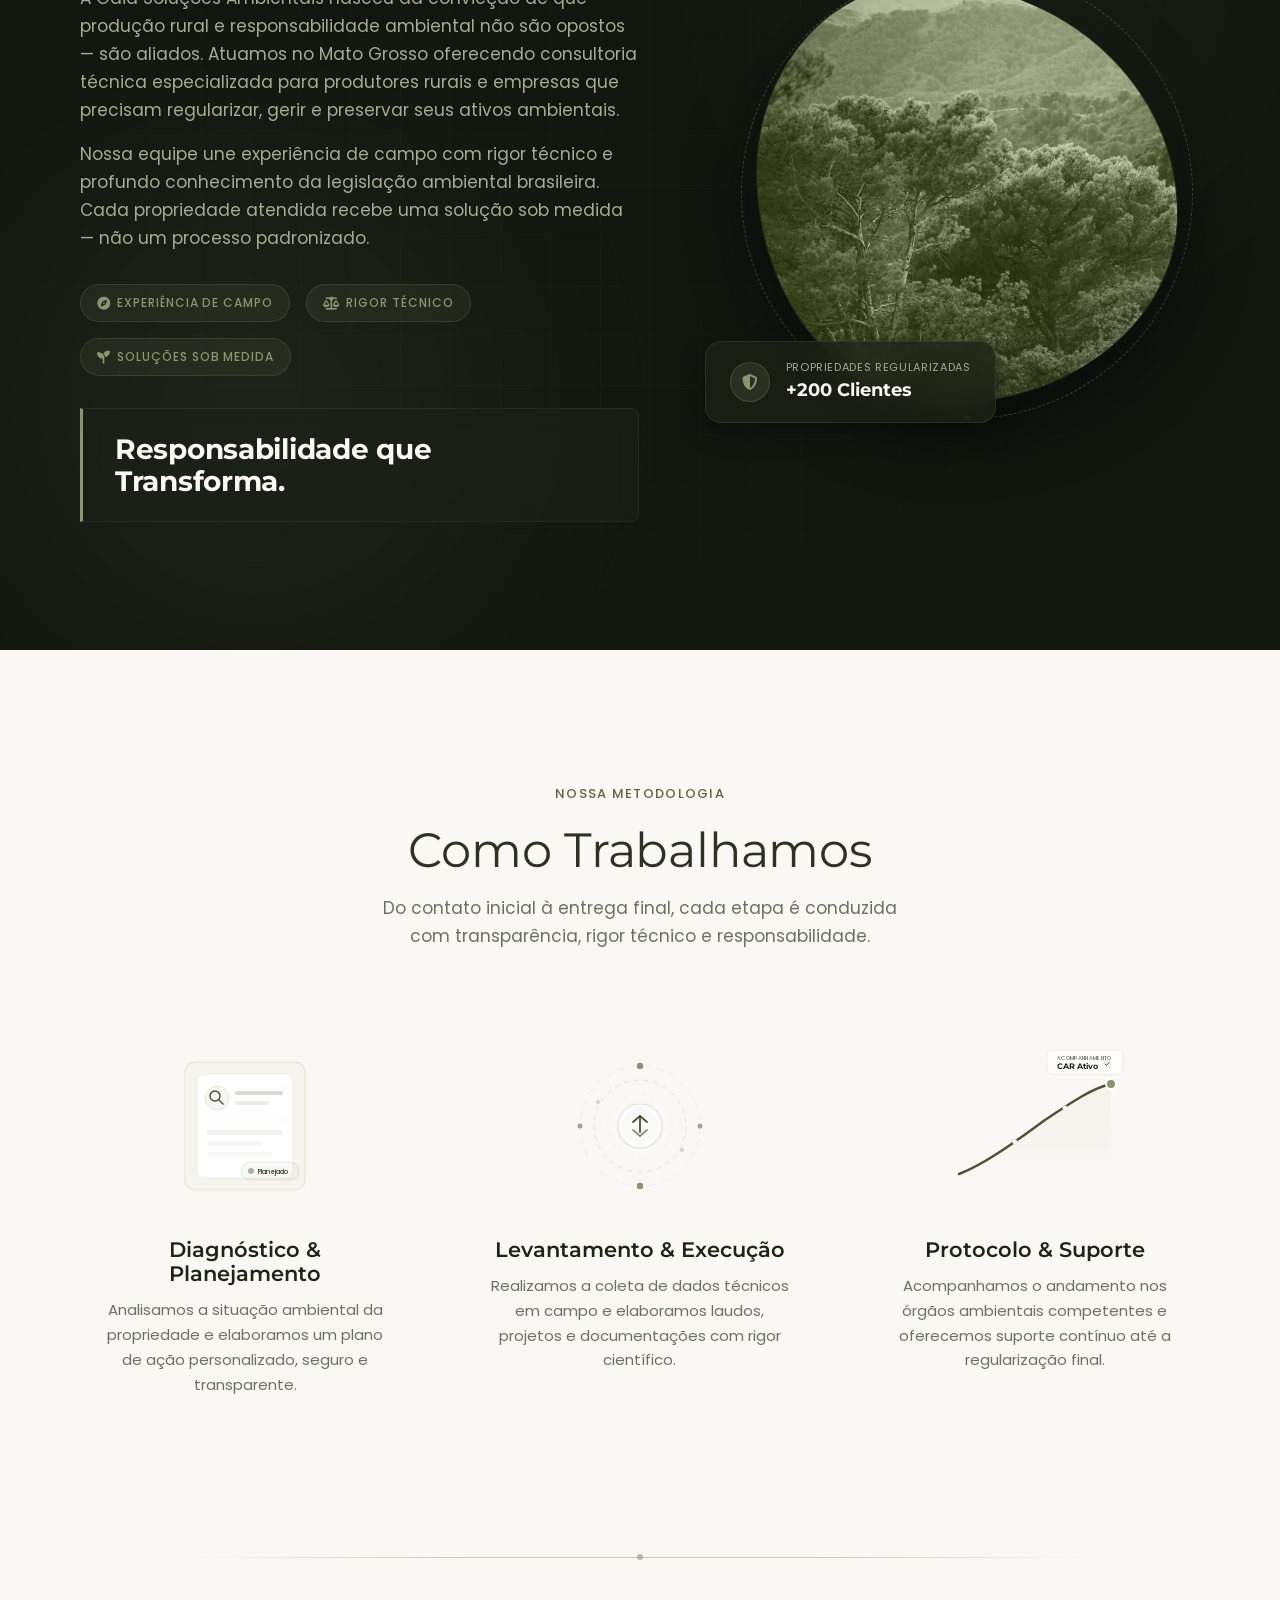
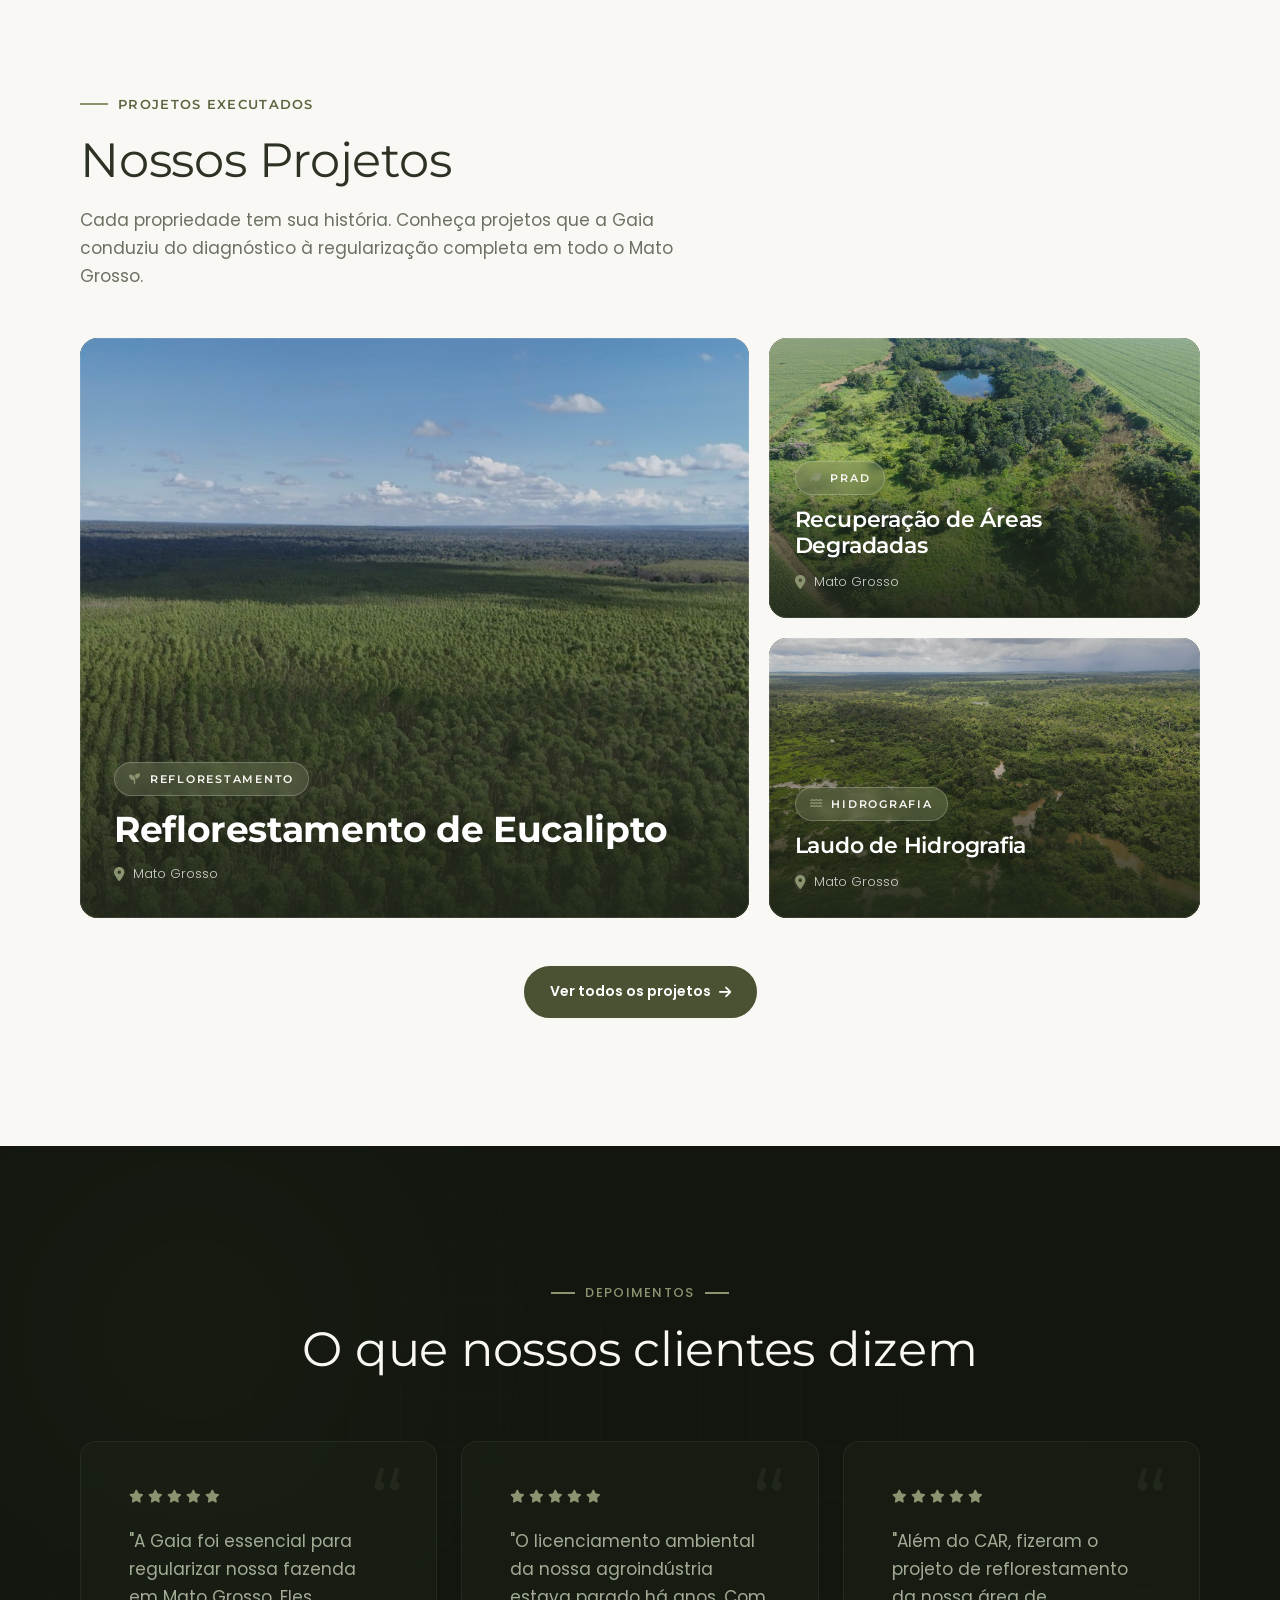
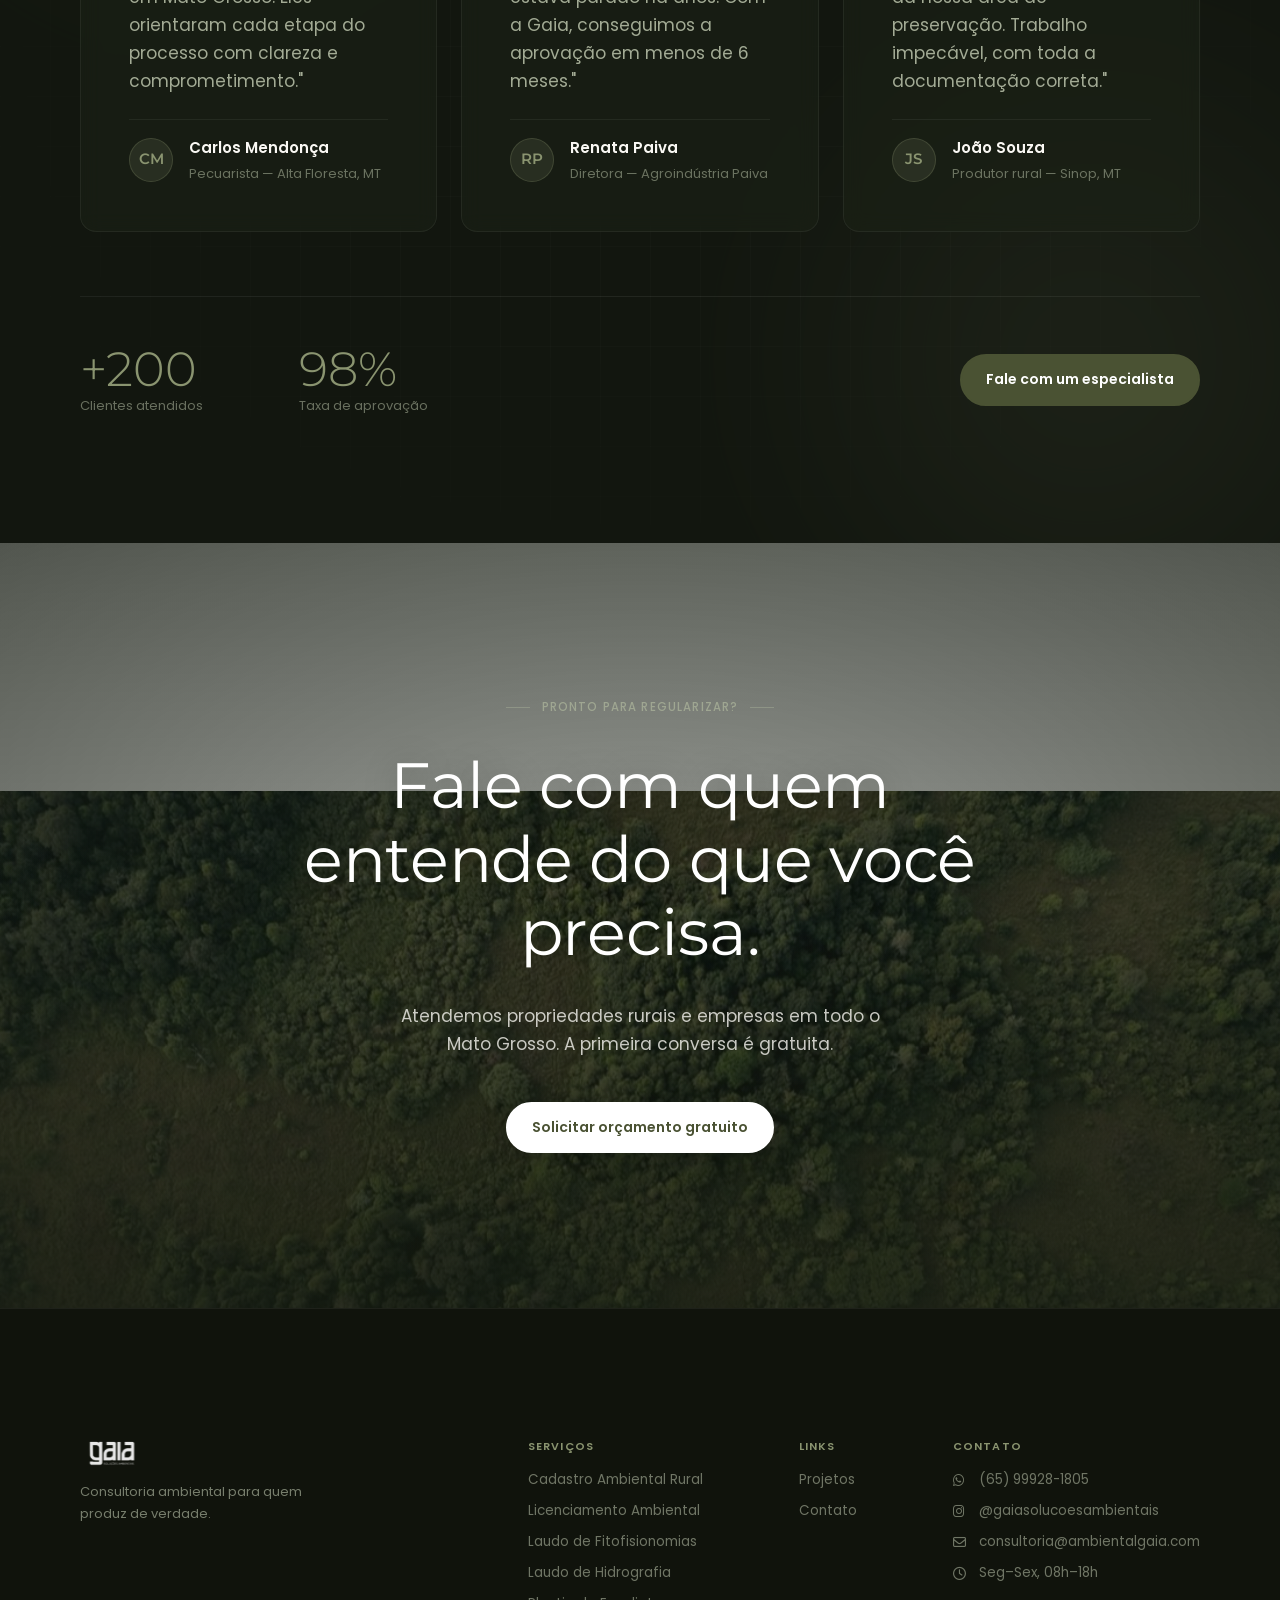
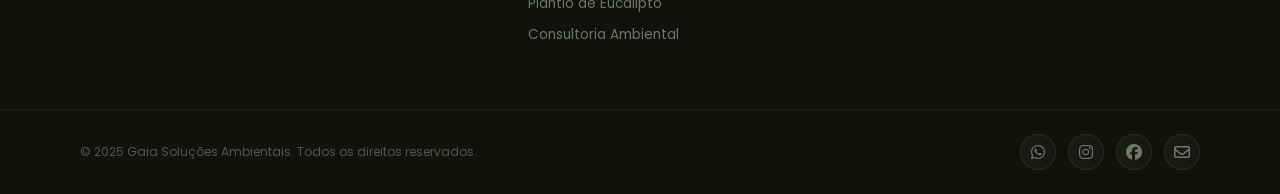
==== commit c9962ed3: "Adiciona Microsoft Clarity nas 7 paginas Gravacao de sessao e mapa de calor. Autorizado pelo Lelo.  " ====
--- a/index.html
+++ b/index.html
@@ -29,6 +29,18 @@
 
   <!-- Pré-carrega o vídeo hero para garantir início imediato -->
   <link rel="preload" href="Videos/hero.mp4" as="video" type="video/mp4">
+
+  <!-- Microsoft Clarity (09/09/2026): gravação de sessão e mapa de calor, pra
+       ver o que o visitante faz na página. Usa cookie, então precisa estar
+       citado na política de privacidade. Mascaramento em "Equilibrado" no
+       painel: nada que o visitante digitar é gravado. Autorizado pelo Lelo. -->
+  <script type="text/javascript">
+    (function(c,l,a,r,i,t,y){
+        c[a]=c[a]||function(){(c[a].q=c[a].q||[]).push(arguments)};
+        t=l.createElement(r);t.async=1;t.src="https://www.clarity.ms/tag/"+i;
+        y=l.getElementsByTagName(r)[0];y.parentNode.insertBefore(t,y);
+    })(window, document, "clarity", "script", "yfhu4c31se");
+  </script>
 </head>
 
 <body>
